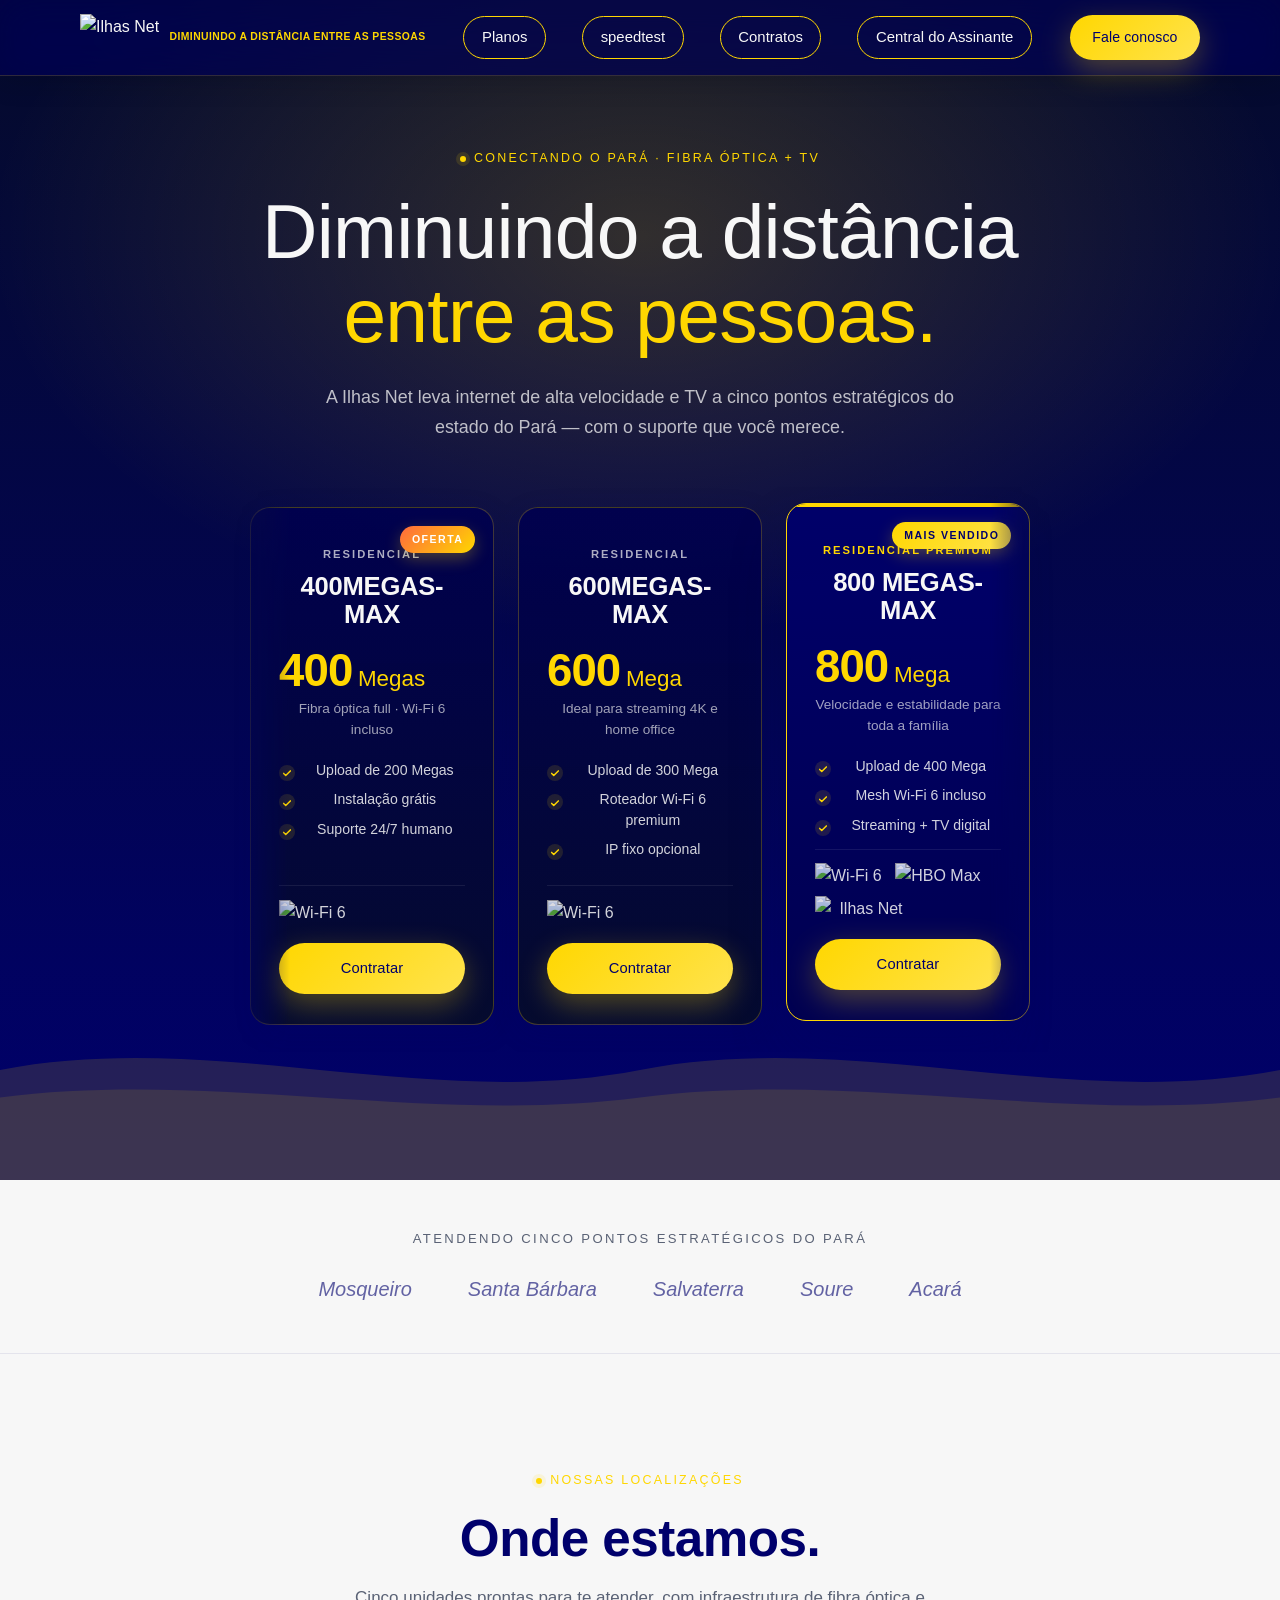
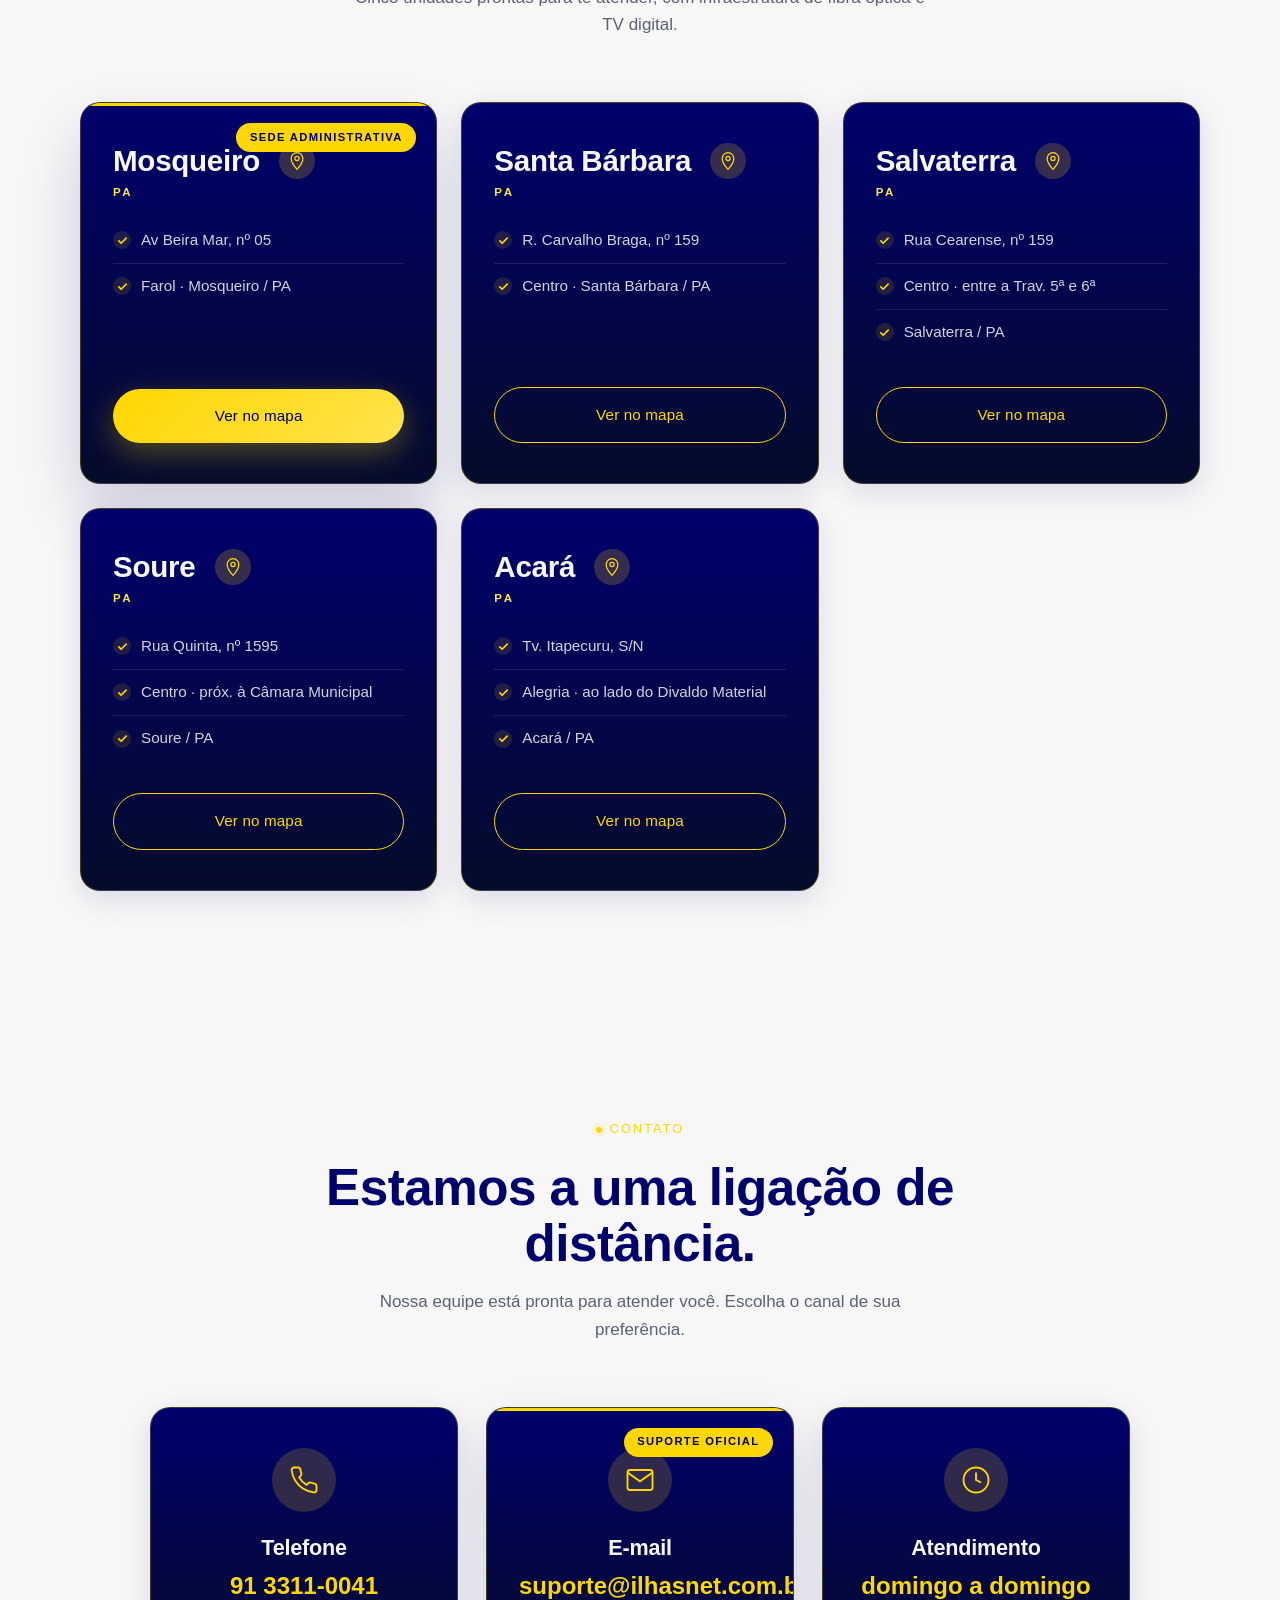
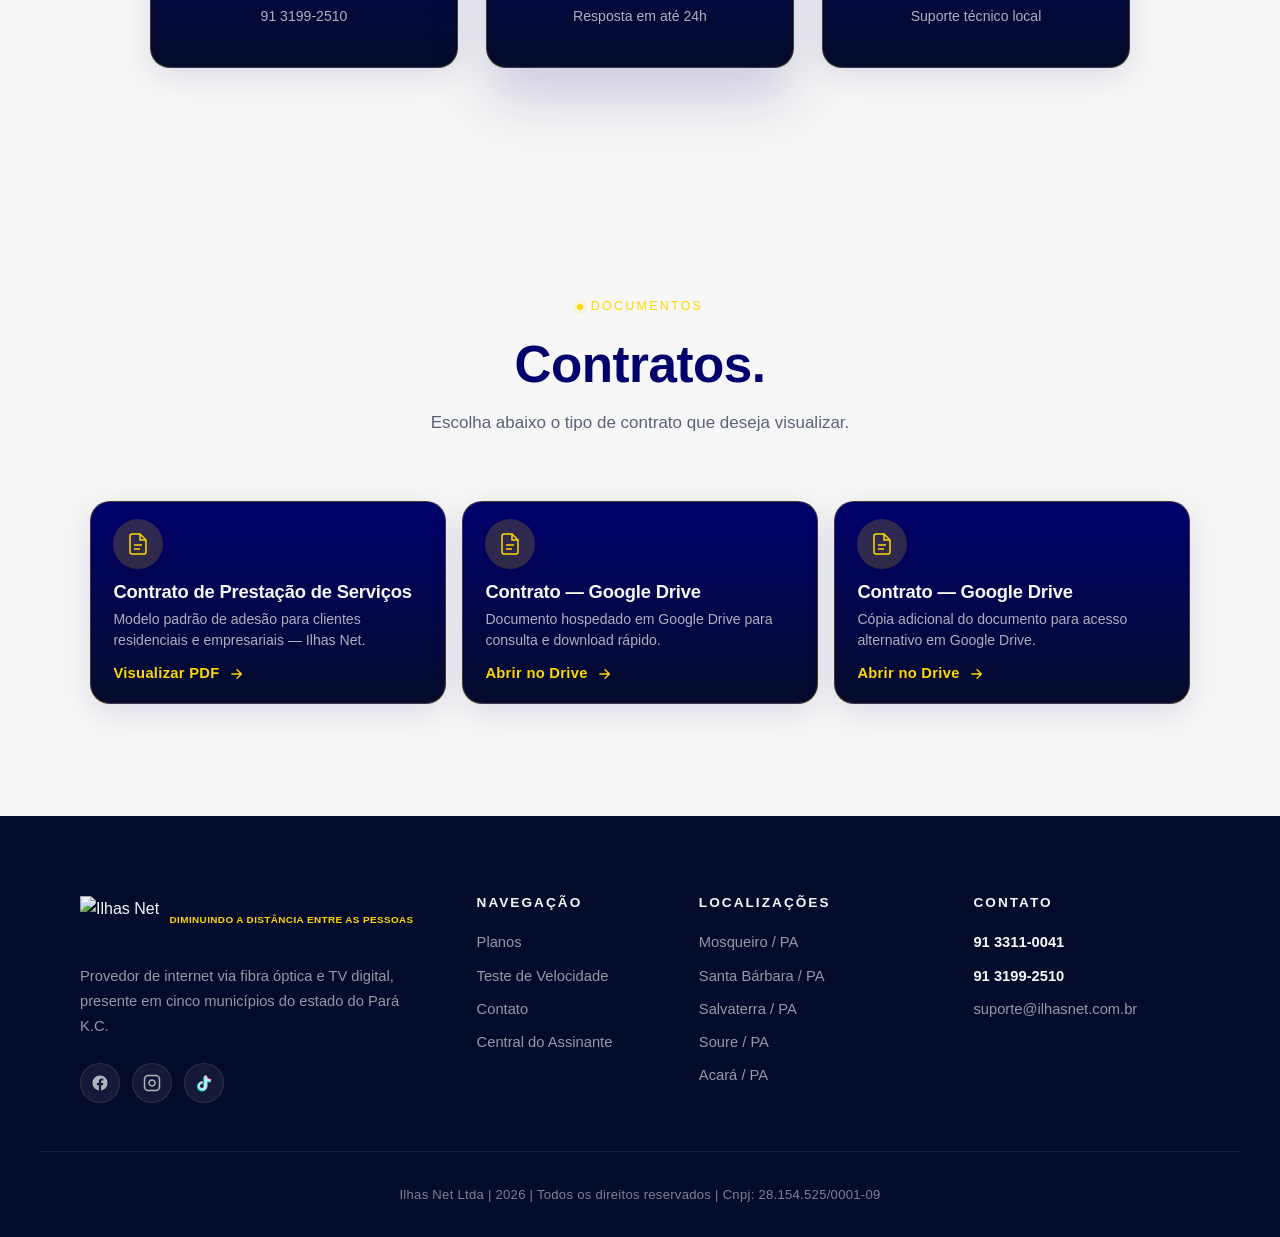
==== index.html @ 8e4c9920 "cards atualizados e subsite em construção" ====
<!DOCTYPE html>
<html lang="pt-BR">
<head>
    <meta charset="UTF-8" />
    <meta name="viewport" content="width=device-width, initial-scale=1.0" />
    <meta name="description" content="Ilhas Net — Provedor de internet premium via fibra óptica. Conexão estável, velocidade de maré alta e atendimento de elite para sua ilha e litoral." />
    <title>Ilhas Net — Fibra Óptica Premium para Ilhas e Litoral</title>
    <link rel="preconnect" href="https://fonts.googleapis.com" />
    <link rel="preconnect" href="https://fonts.gstatic.com" crossorigin />
    <link href="https://fonts.googleapis.com/css2?family=Cormorant+Garamond:wght@400;500;600;700&family=Inter:wght@300;400;500;600;700&display=swap" rel="stylesheet" />
    <link rel="stylesheet" href="styles.css" />
</head>
<body>

    <header class="navbar" id="navbar">
        <div class="container nav-container">
            <a href="#" class="brand">
                <img src="assets/images/logo-ilhas-net.png" alt="Ilhas Net" class="brand-img" />
                <span class="brand-text">
                    <span class="brand-slogan">DIMINUINDO A DISTÂNCIA ENTRE AS PESSOAS</span>
                </span>
            </a>
            <nav class="nav-links" id="navLinks">
                <a href="planos/index.html">Planos</a>
                <a href="https://ilhasnetltda.dualstack.speedtestcustom.com" target="_blank" rel="noopener noreferrer">speedtest</a>
                <a href="#contratos">Contratos</a>
                <a href="https://ixc.ilhasnet.com.br/central_assinante_web/login" target="_blank" rel="noopener noreferrer">Central do Assinante</a>
            </nav>
            <a href="#contato" class="btn btn-gold nav-cta">Fale conosco</a>
            <button class="nav-toggle" id="navToggle" aria-label="Abrir menu">
                <span></span><span></span><span></span>
            </button>
        </div>
    </header>

  
    <section class="hero">
        <div class="hero-bg" aria-hidden="true">
            <div class="hero-glow"></div>
            <div class="hero-waves">
                <div class="wave-track wave-back">
                    <svg viewBox="0 0 1440 320" preserveAspectRatio="none" aria-hidden="true">
                        <path d="M0,160 C240,100 480,220 720,160 C960,100 1200,220 1440,160 L1440,320 L0,320 Z" />
                    </svg>
                    <svg viewBox="0 0 1440 320" preserveAspectRatio="none" aria-hidden="true">
                        <path d="M0,160 C240,100 480,220 720,160 C960,100 1200,220 1440,160 L1440,320 L0,320 Z" />
                    </svg>
                </div>
                <div class="wave-track wave-front">
                    <svg viewBox="0 0 1440 320" preserveAspectRatio="none" aria-hidden="true">
                        <path d="M0,200 C240,160 480,240 720,200 C960,160 1200,240 1440,200 L1440,320 L0,320 Z" />
                    </svg>
                    <svg viewBox="0 0 1440 320" preserveAspectRatio="none" aria-hidden="true">
                        <path d="M0,200 C240,160 480,240 720,200 C960,160 1200,240 1440,200 L1440,320 L0,320 Z" />
                    </svg>
                </div>
            </div>
        </div>
        <div class="container hero-content">
            <span class="eyebrow hero-eyebrow">
                <span class="eyebrow-dot"></span>
                Conectando o Pará · fibra óptica + TV
            </span>
            <h1 class="hero-title">
                Diminuindo a distância<br />
                <span class="text-gold">entre as pessoas.</span>
            </h1>
            <p class="hero-subtitle">
                A Ilhas Net leva internet de alta velocidade e TV a cinco pontos
                estratégicos do estado do Pará — com o suporte que você merece.
            </p>

            <!-- Carrossel de planos -->
            <div class="plans-carousel" id="plansCarousel" aria-roledescription="carousel" aria-label="Planos Ilhas Net">
                <div class="carousel-viewport">
                    <div class="carousel-track" id="carouselTrack">

                        <!-- Card 1 — 400 Mega -->
                        <article class="pcard" aria-roledescription="slide" aria-label="Plano 400 Mega">
                            <span class="pcard-badge pcard-badge--oferta">Oferta</span>
                            <header class="pcard-head">
                                <span class="pcard-eyebrow">Residencial</span>
                                <h3 class="pcard-name">400MEGAS- MAX</h3>
                            </header>
                            <div class="pcard-speed">
                                <span class="pcard-speed-num">400</span>
                                <span class="pcard-speed-unit">Megas</span>
                            </div>
                            <p class="pcard-speed-desc">Fibra óptica full · Wi-Fi 6 incluso</p>
                            <ul class="pcard-benefits">
                                <li>Upload de 200 Megas</li>
                                <li>Instalação grátis</li>
                                <li>Suporte 24/7 humano</li>
                            </ul>
                            <div class="pcard-logos" aria-label="Serviços inclusos">
                                <img src="assets/images/logos/wifi-6.svg" alt="Wi-Fi 6" class="pcard-logo" />
                            </div>
                            <a href="https://wa.me/559133110041?text=Ol%C3%A1!%20Tenho%20interesse%20em%20contratar%20um%20plano%20da%20Ilhas%20Net.%20Gostaria%20de%20mais%20informa%C3%A7%C3%B5es." target="_blank" rel="noopener noreferrer" class="btn btn-gold pcard-cta">Contratar</a>
                        </article>

                        <!-- Card 2 — 600 Mega -->
                        <article class="pcard" aria-roledescription="slide" aria-label="Plano 600 Mega">
                            <header class="pcard-head">
                                <span class="pcard-eyebrow">Residencial</span>
                                <h3 class="pcard-name">600MEGAS- MAX</h3>
                            </header>
                            <div class="pcard-speed">
                                <span class="pcard-speed-num">600</span>
                                <span class="pcard-speed-unit">Mega</span>
                            </div>
                            <p class="pcard-speed-desc">Ideal para streaming 4K e home office</p>
                            <ul class="pcard-benefits">
                                <li>Upload de 300 Mega</li>
                                <li>Roteador Wi-Fi 6 premium</li>
                                <li>IP fixo opcional</li>
                            </ul>
                            <div class="pcard-logos" aria-label="Serviços inclusos">
                                <img src="assets/images/logos/wifi-6.svg" alt="Wi-Fi 6" class="pcard-logo" />
                            </div>
                            <a href="https://wa.me/559133110041?text=Ol%C3%A1!%20Tenho%20interesse%20em%20contratar%20um%20plano%20da%20Ilhas%20Net.%20Gostaria%20de%20mais%20informa%C3%A7%C3%B5es." target="_blank" rel="noopener noreferrer" class="btn btn-gold pcard-cta">Contratar</a>
                        </article>

                        <!-- Card 3 — 800 Mega -->
                        <article class="pcard pcard--featured" aria-roledescription="slide" aria-label="Plano 800 Mega — Mais Vendido">
                            <span class="pcard-badge pcard-badge--best">Mais Vendido</span>
                            <header class="pcard-head">
                                <span class="pcard-eyebrow pcard-eyebrow--gold">Residencial Premium</span>
                                <h3 class="pcard-name">800 MEGAS-MAX</h3>
                            </header>
                            <div class="pcard-speed">
                                <span class="pcard-speed-num">800</span>
                                <span class="pcard-speed-unit">Mega</span>
                            </div>
                            <p class="pcard-speed-desc">Velocidade e estabilidade para toda a família</p>
                            <ul class="pcard-benefits">
                                <li>Upload de 400 Mega</li>
                                <li>Mesh Wi-Fi 6 incluso</li>
                                <li>Streaming + TV digital</li>
                            </ul>
                            <div class="pcard-logos" aria-label="Serviços inclusos">
                                <img src="assets/images/logos/wifi-6.svg" alt="Wi-Fi 6" class="pcard-logo" />
                                <img src="assets/images/logos/hbo-max.svg" alt="HBO Max" class="pcard-logo" />
                                <img src="assets/images/logos/ilhas-net-tv.svg" alt="Ilhas Net TV" class="pcard-logo" />
                            </div>
                            <a href="https://wa.me/559133110041?text=Ol%C3%A1!%20Tenho%20interesse%20em%20contratar%20um%20plano%20da%20Ilhas%20Net.%20Gostaria%20de%20mais%20informa%C3%A7%C3%B5es." target="_blank" rel="noopener noreferrer" class="btn btn-gold pcard-cta">Contratar</a>
                        </article>

                        <!-- Card 4 — 1 Giga -->
                        <article class="pcard" aria-roledescription="slide" aria-label="Plano 1 Giga">
                            <span class="pcard-badge pcard-badge--new">Novo</span>
                            <header class="pcard-head">
                                <span class="pcard-eyebrow">Residencial Ultra</span>
                                <h3 class="pcard-name">1000 MEGA-Black WIFI 6</h3>
                            </header>
                            <div class="pcard-speed">
                                <span class="pcard-speed-num">1000</span>
                                <span class="pcard-speed-unit">Megas</span>
                            </div>
                            <p class="pcard-speed-desc">Performance máxima para games e criadores</p>
                            <ul class="pcard-benefits">
                                <li>Upload de 500 Mega</li>
                                <li>Mesh Wi-Fi 6E duplo</li>
                                <li>Atendimento VIP</li>
                            </ul>
                            <div class="pcard-logos" aria-label="Serviços inclusos">
                                <img src="assets/images/logos/wifi-6e.svg" alt="Wi-Fi 6E" class="pcard-logo" />
                            </div>
                            <a href="https://wa.me/559133110041?text=Ol%C3%A1!%20Tenho%20interesse%20em%20contratar%20um%20plano%20da%20Ilhas%20Net.%20Gostaria%20de%20mais%20informa%C3%A7%C3%B5es." target="_blank" rel="noopener noreferrer" class="btn btn-gold pcard-cta">Contratar</a>
                        </article>

                        <!-- Card 5 — 900 MEGAS -->
                        <article class="pcard" aria-roledescription="slide" aria-label="Plano 900 Mega">
                            <header class="pcard-head">
                                <span class="pcard-eyebrow">Residencial Black</span>
                                <h3 class="pcard-name">900 MEGAS- BLACK WIFI 6</h3>
                            </header>
                            <div class="pcard-speed">
                                <span class="pcard-speed-num">900</span>
                                <span class="pcard-speed-unit">Megas</span>
                            </div>
                            <p class="pcard-speed-desc">Performance máxima para games e criadores</p>
                            <ul class="pcard-benefits">
                                <li>Upload de 450 Mega</li>
                                <li>Mesh Wi-Fi 6 incluso</li>
                                <li>Atendimento VIP</li>
                            </ul>
                            <div class="pcard-logos" aria-label="Serviços inclusos">
                                <img src="assets/images/logos/wifi-6.svg" alt="Wi-Fi 6" class="pcard-logo" />
                            </div>
                            <a href="https://wa.me/559133110041?text=Ol%C3%A1!%20Tenho%20interesse%20em%20contratar%20um%20plano%20da%20Ilhas%20Net.%20Gostaria%20de%20mais%20informa%C3%A7%C3%B5es." target="_blank" rel="noopener noreferrer" class="btn btn-gold pcard-cta">Contratar</a>
                        </article>

                        <!-- Card 6 — 200 MEGAS -->
                        <article class="pcard" aria-roledescription="slide" aria-label="Plano 200 Mega">
                            <header class="pcard-head">
                                <span class="pcard-eyebrow">Residencial Smart</span>
                                <h3 class="pcard-name">200MEGAS- SMART</h3>
                            </header>
                            <div class="pcard-speed">
                                <span class="pcard-speed-num">200</span>
                                <span class="pcard-speed-unit">Megas</span>
                            </div>
                            <p class="pcard-speed-desc">Ideal para uso doméstico e redes sociais</p>
                            <ul class="pcard-benefits">
                                <li>Upload de 100 Megas</li>
                                <li>Roteador Wi-Fi incluso</li>
                                <li>Suporte 24/7 humano</li>
                            </ul>
                            <div class="pcard-logos" aria-label="Serviços inclusos">
                                <img src="assets/images/logos/wifi-6.svg" alt="Wi-Fi 6" class="pcard-logo" />
                            </div>
                            <a href="https://wa.me/559133110041?text=Ol%C3%A1!%20Tenho%20interesse%20em%20contratar%20um%20plano%20da%20Ilhas%20Net.%20Gostaria%20de%20mais%20informa%C3%A7%C3%B5es." target="_blank" rel="noopener noreferrer" class="btn btn-gold pcard-cta">Contratar</a>
                        </article>

                        <!-- Card 7 — 50 MEGAS -->
                        <article class="pcard" aria-roledescription="slide" aria-label="Plano 50 Mega">
                            <header class="pcard-head">
                                <span class="pcard-eyebrow">Residencial Smart</span>
                                <h3 class="pcard-name">50MEGAS- SMART</h3>
                            </header>
                            <div class="pcard-speed">
                                <span class="pcard-speed-num">50</span>
                                <span class="pcard-speed-unit">Megas</span>
                            </div>
                            <p class="pcard-speed-desc">Conexão confiável para o dia a dia</p>
                            <ul class="pcard-benefits">
                                <li>Upload de 25 Megas</li>
                                <li>Roteador Wi-Fi incluso</li>
                                <li>Suporte 24/7 humano</li>
                            </ul>
                            <div class="pcard-logos" aria-label="Serviços inclusos">
                                <img src="assets/images/logos/wifi-6.svg" alt="Wi-Fi 6" class="pcard-logo" />
                            </div>
                            <a href="https://wa.me/559133110041?text=Ol%C3%A1!%20Tenho%20interesse%20em%20contratar%20um%20plano%20da%20Ilhas%20Net.%20Gostaria%20de%20mais%20informa%C3%A7%C3%B5es." target="_blank" rel="noopener noreferrer" class="btn btn-gold pcard-cta">Contratar</a>
                        </article>

                    </div>
                </div>
            </div>
        </div>
    </section>

    <!-- LOGOS -->
    <section class="trust">
        <div class="container">
            <p class="trust-label">Atendendo cinco pontos estratégicos do Pará</p>
            <div class="trust-logos">
                <span>Mosqueiro</span>
                <span>Santa Bárbara</span>
                <span>Salvaterra</span>
                <span>Soure</span>
                <span>Acará</span>
            </div>
        </div>
    </section>

    <!-- LOCALIZAÇÕES -->
    <section class="plans" id="localizacoes">
        <div class="container">
            <div class="section-head">
                <span class="eyebrow"><span class="eyebrow-dot"></span>Nossas localizações</span>
                <h2>Onde estamos.</h2>
                <p class="section-sub">Cinco unidades prontas para te atender, com infraestrutura de fibra óptica e TV digital.</p>
            </div>

            <div class="plan-grid">
                <article class="plan-card plan-card--featured">
                    <span class="plan-badge">Sede administrativa</span>
                    <header>
                        <h3>Mosqueiro <span class="loc-icon" aria-hidden="true">
                            <svg viewBox="0 0 24 24" fill="none" stroke="currentColor" stroke-width="1.5">
                                <path d="M12 22s7-7.58 7-13a7 7 0 0 0-14 0c0 5.42 7 13 7 13z"/>
                                <circle cx="12" cy="9" r="2.5"/>
                            </svg>
                        </span></h3>
                        <p class="loc-uf">PA</p>
                    </header>
                    <ul class="plan-features">
                        <li>Av Beira Mar, nº 05</li>
                        <li>Farol · Mosqueiro / PA</li>
                    </ul>
                    <a href="#contato" class="btn btn-gold">Ver no mapa</a>
                </article>

                <article class="plan-card">
                    <header>
                        <h3>Santa Bárbara <span class="loc-icon" aria-hidden="true">
                            <svg viewBox="0 0 24 24" fill="none" stroke="currentColor" stroke-width="1.5">
                                <path d="M12 22s7-7.58 7-13a7 7 0 0 0-14 0c0 5.42 7 13 7 13z"/>
                                <circle cx="12" cy="9" r="2.5"/>
                            </svg>
                        </span></h3>
                        <p class="loc-uf">PA</p>
                    </header>
                    <ul class="plan-features">
                        <li>R. Carvalho Braga, nº 159</li>
                        <li>Centro · Santa Bárbara / PA</li>
                    </ul>
                    <a href="#contato" class="btn btn-outline">Ver no mapa</a>
                </article>

                <article class="plan-card">
                    <header>
                        <h3>Salvaterra <span class="loc-icon" aria-hidden="true">
                            <svg viewBox="0 0 24 24" fill="none" stroke="currentColor" stroke-width="1.5">
                                <path d="M12 22s7-7.58 7-13a7 7 0 0 0-14 0c0 5.42 7 13 7 13z"/>
                                <circle cx="12" cy="9" r="2.5"/>
                            </svg>
                        </span></h3>
                        <p class="loc-uf">PA</p>
                    </header>
                    <ul class="plan-features">
                        <li>Rua Cearense, nº 159</li>
                        <li>Centro · entre a Trav. 5ª e 6ª</li>
                        <li>Salvaterra / PA</li>
                    </ul>
                    <a href="#contato" class="btn btn-outline">Ver no mapa</a>
                </article>

                <article class="plan-card">
                    <header>
                        <h3>Soure <span class="loc-icon" aria-hidden="true">
                            <svg viewBox="0 0 24 24" fill="none" stroke="currentColor" stroke-width="1.5">
                                <path d="M12 22s7-7.58 7-13a7 7 0 0 0-14 0c0 5.42 7 13 7 13z"/>
                                <circle cx="12" cy="9" r="2.5"/>
                            </svg>
                        </span></h3>
                        <p class="loc-uf">PA</p>
                    </header>
                    <ul class="plan-features">
                        <li>Rua Quinta, nº 1595</li>
                        <li>Centro · próx. à Câmara Municipal</li>
                        <li>Soure / PA</li>
                    </ul>
                    <a href="#contato" class="btn btn-outline">Ver no mapa</a>
                </article>

                <article class="plan-card">
                    <header>
                        <h3>Acará <span class="loc-icon" aria-hidden="true">
                            <svg viewBox="0 0 24 24" fill="none" stroke="currentColor" stroke-width="1.5">
                                <path d="M12 22s7-7.58 7-13a7 7 0 0 0-14 0c0 5.42 7 13 7 13z"/>
                                <circle cx="12" cy="9" r="2.5"/>
                            </svg>
                        </span></h3>
                        <p class="loc-uf">PA</p>
                    </header>
                    <ul class="plan-features">
                        <li>Tv. Itapecuru, S/N</li>
                        <li>Alegria · ao lado do Divaldo Material</li>
                        <li>Acará / PA</li>
                    </ul>
                    <a href="#contato" class="btn btn-outline">Ver no mapa</a>
                </article>
            </div>
        </div>
    </section>

    <!-- CONTATO -->
    <section class="contact" id="contato">
        <div class="container">
            <div class="section-head">
                <span class="eyebrow"><span class="eyebrow-dot"></span>Contato</span>
                <h2>Estamos a uma ligação de distância.</h2>
                <p class="section-sub">Nossa equipe está pronta para atender você. Escolha o canal de sua preferência.</p>
            </div>

            <div class="contact-grid">
                <a href="https://wa.me/559133110041?text=Ol%C3%A1!%20Tenho%20interesse%20em%20contratar%20um%20plano%20da%20Ilhas%20Net.%20Gostaria%20de%20mais%20informa%C3%A7%C3%B5es." target="_blank" rel="noopener noreferrer" class="contact-card">
                    <div class="contact-icon">
                        <svg viewBox="0 0 24 24" fill="none" stroke="currentColor" stroke-width="1.5">
                            <path d="M22 16.92v3a2 2 0 0 1-2.18 2 19.79 19.79 0 0 1-8.63-3.07 19.5 19.5 0 0 1-6-6 19.79 19.79 0 0 1-3.07-8.67A2 2 0 0 1 4.11 2h3a2 2 0 0 1 2 1.72 12.84 12.84 0 0 0 .7 2.81 2 2 0 0 1-.45 2.11L8.09 9.91a16 16 0 0 0 6 6l1.27-1.27a2 2 0 0 1 2.11-.45 12.84 12.84 0 0 0 2.81.7A2 2 0 0 1 22 16.92z"/>
                        </svg>
                    </div>
                    <h3>Telefone</h3>
                    <p class="contact-main">91 3311-0041</p>
                    <p class="contact-alt">91 3199-2510</p>
                </a>

                <a href="mailto:suporte@ilhasnet.com.br" class="contact-card contact-card--featured">
                    <span class="plan-badge">Suporte oficial</span>
                    <div class="contact-icon">
                        <svg viewBox="0 0 24 24" fill="none" stroke="currentColor" stroke-width="1.5">
                            <path d="M4 4h16c1.1 0 2 .9 2 2v12c0 1.1-.9 2-2 2H4c-1.1 0-2-.9-2-2V6c0-1.1.9-2 2-2z"/>
                            <path d="M22 6l-10 7L2 6"/>
                        </svg>
                    </div>
                    <h3>E-mail</h3>
                    <p class="contact-main">suporte@ilhasnet.com.br</p>
                    <p class="contact-alt">Resposta em até 24h</p>
                </a>

                <div class="contact-card">
                    <div class="contact-icon">
                        <svg viewBox="0 0 24 24" fill="none" stroke="currentColor" stroke-width="1.5">
                            <circle cx="12" cy="12" r="10"/>
                            <path d="M12 6v6l4 2"/>
                        </svg>
                    </div>
                    <h3>Atendimento</h3>
                    <p class="contact-main">domingo a domingo</p>
                    <p class="contact-alt">Suporte técnico local</p>
                </div>
            </div>
        </div>
    </section>

    <!-- CONTRATOS -->
    <section class="contracts" id="contratos">
        <div class="container">
            <div class="section-head">
                <span class="eyebrow"><span class="eyebrow-dot"></span>Documentos</span>
                <h2>Contratos.</h2>
                <p class="section-sub">Escolha abaixo o tipo de contrato que deseja visualizar.</p>
            </div>

            <div class="contract-grid">
                <a href="https://ilhasnet.jungleclientes2.com.br/painel_template/assets/global/plugins/ckfinder/userfilesfiles/CONTRATO%20ILHASNET%2023_03.pdf" target="_blank" rel="noopener noreferrer" class="contract-card">
                    <div class="contract-icon">
                        <svg viewBox="0 0 24 24" fill="none" stroke="currentColor" stroke-width="1.5" aria-hidden="true">
                            <path d="M14 2H6a2 2 0 0 0-2 2v16a2 2 0 0 0 2 2h12a2 2 0 0 0 2-2V8z"/>
                            <polyline points="14 2 14 8 20 8"/>
                            <line x1="8" y1="13" x2="16" y2="13"/>
                            <line x1="8" y1="17" x2="14" y2="17"/>
                        </svg>
                    </div>
                    <h3>Contrato de Prestação de Serviços</h3>
                    <p class="contract-desc">Modelo padrão de adesão para clientes residenciais e empresariais — Ilhas Net.</p>
                    <span class="contract-cta">
                        Visualizar PDF
                        <svg width="16" height="16" viewBox="0 0 24 24" fill="none" stroke="currentColor" stroke-width="2" aria-hidden="true"><path d="M5 12h14M13 5l7 7-7 7"/></svg>
                    </span>
                </a>

                <a href="https://drive.google.com/file/d/1bUAj9X9mRTQfttOwJ8hCOXZgnuPQ5VOx/view" target="_blank" rel="noopener noreferrer" class="contract-card">
                    <div class="contract-icon">
                        <svg viewBox="0 0 24 24" fill="none" stroke="currentColor" stroke-width="1.5" aria-hidden="true">
                            <path d="M14 2H6a2 2 0 0 0-2 2v16a2 2 0 0 0 2 2h12a2 2 0 0 0 2-2V8z"/>
                            <polyline points="14 2 14 8 20 8"/>
                            <line x1="8" y1="13" x2="16" y2="13"/>
                            <line x1="8" y1="17" x2="14" y2="17"/>
                        </svg>
                    </div>
                    <h3>Contrato — Google Drive</h3>
                    <p class="contract-desc">Documento hospedado em Google Drive para consulta e download rápido.</p>
                    <span class="contract-cta">
                        Abrir no Drive
                        <svg width="16" height="16" viewBox="0 0 24 24" fill="none" stroke="currentColor" stroke-width="2" aria-hidden="true"><path d="M5 12h14M13 5l7 7-7 7"/></svg>
                    </span>
                </a>

                <a href="https://drive.google.com/file/d/1bUAj9X9mRTQfttOwJ8hCOXZgnuPQ5VOx/view" target="_blank" rel="noopener noreferrer" class="contract-card">
                    <div class="contract-icon">
                        <svg viewBox="0 0 24 24" fill="none" stroke="currentColor" stroke-width="1.5" aria-hidden="true">
                            <path d="M14 2H6a2 2 0 0 0-2 2v16a2 2 0 0 0 2 2h12a2 2 0 0 0 2-2V8z"/>
                            <polyline points="14 2 14 8 20 8"/>
                            <line x1="8" y1="13" x2="16" y2="13"/>
                            <line x1="8" y1="17" x2="14" y2="17"/>
                        </svg>
                    </div>
                    <h3>Contrato — Google Drive</h3>
                    <p class="contract-desc">Cópia adicional do documento para acesso alternativo em Google Drive.</p>
                    <span class="contract-cta">
                        Abrir no Drive
                        <svg width="16" height="16" viewBox="0 0 24 24" fill="none" stroke="currentColor" stroke-width="2" aria-hidden="true"><path d="M5 12h14M13 5l7 7-7 7"/></svg>
                    </span>
                </a>
            </div>
        </div>
    </section>

    <!-- FOOTER -->
    <footer class="footer">
        <div class="container footer-inner">
            <div class="footer-brand">
                <a href="#" class="brand brand--footer">
                    <img src="assets/images/logo-ilhas-net.png" alt="Ilhas Net" class="brand-img" />
                    <span class="brand-text">
                        <span class="brand-slogan">DIMINUINDO A DISTÂNCIA ENTRE AS PESSOAS</span>
                    </span>
                </a>
                <p>Provedor de internet via fibra óptica e TV digital, presente em cinco municípios do estado do Pará
                    K.C.</p>
                <div class="social">
                    <a href="#" aria-label="Facebook" class="social-link">
                        <svg viewBox="0 0 24 24" fill="currentColor" aria-hidden="true">
                            <path d="M22 12.07C22 6.5 17.52 2 12 2S2 6.5 2 12.07c0 5 3.66 9.13 8.44 9.93v-7.02H7.9v-2.91h2.54V9.85c0-2.51 1.49-3.89 3.78-3.89 1.09 0 2.24.2 2.24.2v2.46h-1.26c-1.24 0-1.63.77-1.63 1.56v1.88h2.78l-.45 2.91h-2.33V22c4.78-.8 8.43-4.93 8.43-9.93z"/>
                        </svg>
                    </a>
                    <a href="#" aria-label="Instagram" class="social-link">
                        <svg viewBox="0 0 24 24" fill="none" stroke="currentColor" stroke-width="2" aria-hidden="true">
                            <rect x="2" y="2" width="20" height="20" rx="5" ry="5"/>
                            <path d="M16 11.37A4 4 0 1 1 12.63 8 4 4 0 0 1 16 11.37z"/>
                            <line x1="17.5" y1="6.5" x2="17.51" y2="6.5"/>
                        </svg>
                    </a>
                    <a href="#" aria-label="TikTok" class="social-link">
                        <svg viewBox="0 0 24 24" fill="currentColor" aria-hidden="true">
                            <path d="M19.59 6.69a4.83 4.83 0 0 1-3.77-4.25V2h-3.45v13.67a2.89 2.89 0 0 1-5.2 1.74 2.89 2.89 0 0 1 2.31-4.64 2.93 2.93 0 0 1 .88.13V9.4a6.84 6.84 0 0 0-1-.05A6.33 6.33 0 0 0 5.8 20.1a6.34 6.34 0 0 0 10.86-4.43V8.65a8.16 8.16 0 0 0 4.77 1.52V6.69h-1.84z" fill="#FF004F"/>
                            <path d="M19.59 6.69a4.83 4.83 0 0 1-3.77-4.25V2h-3.45v13.67a2.89 2.89 0 0 1-5.2 1.74 2.89 2.89 0 0 1 2.31-4.64 2.93 2.93 0 0 1 .88.13V9.4a6.84 6.84 0 0 0-1-.05A6.33 6.33 0 0 0 5.8 20.1a6.34 6.34 0 0 0 10.86-4.43V8.65a8.16 8.16 0 0 0 4.77 1.52V6.69h-1.84z" fill="#00F2EA" transform="translate(-1.2, 1.2)"/>
                            <path d="M19.59 6.69a4.83 4.83 0 0 1-3.77-4.25V2h-3.45v13.67a2.89 2.89 0 0 1-5.2 1.74 2.89 2.89 0 0 1 2.31-4.64 2.93 2.93 0 0 1 .88.13V9.4a6.84 6.84 0 0 0-1-.05A6.33 6.33 0 0 0 5.8 20.1a6.34 6.34 0 0 0 10.86-4.43V8.65a8.16 8.16 0 0 0 4.77 1.52V6.69h-1.84z"/>
                        </svg>
                    </a>
                </div>
            </div>
            <div class="footer-col">
                <h4>Navegação</h4>
                <a href="#localizacoes">Planos</a>
                <a href="https://ilhasnetltda.dualstack.speedtestcustom.com" target="_blank" rel="noopener noreferrer">Teste de Velocidade</a>
                <a href="#contato">Contato</a>
                <a href="https://ixc.ilhasnet.com.br/central_assinante_web/login" target="_blank" rel="noopener noreferrer">Central do Assinante</a>
            </div>
            <div class="footer-col">
                <h4>Localizações</h4>
                <a href="#localizacoes">Mosqueiro / PA</a>
                <a href="#localizacoes">Santa Bárbara / PA</a>
                <a href="#localizacoes">Salvaterra / PA</a>
                <a href="#localizacoes">Soure / PA</a>
                <a href="#localizacoes">Acará / PA</a>
            </div>
            <div class="footer-col">
                <h4>Contato</h4>
                <a href="https://wa.me/559133110041?text=Ol%C3%A1!%20Tenho%20interesse%20em%20contratar%20um%20plano%20da%20Ilhas%20Net.%20Gostaria%20de%20mais%20informa%C3%A7%C3%B5es." target="_blank" rel="noopener noreferrer"><strong>91 3311-0041</strong></a>
                <a href="tel:+559131992510"><strong>91 3199-2510</strong></a>
                <a href="mailto:suporte@ilhasnet.com.br">suporte@ilhasnet.com.br</a>
            </div>
        </div>
        <div class="footer-bottom">
            <p>Ilhas Net Ltda | 2026 | Todos os direitos reservados | Cnpj: 28.154.525/0001-09</p>
        </div>
    </footer>

    <script src="script.js"></script>
</body>
</html>
---- styles.css ----
/* K.C kkk*/

@font-face {
    font-family: 'Nimbus Sans L';
    src: url('assets/fonts/NimbusSanL-Regu.ttf') format('truetype');
    font-weight: 400;
    font-style: normal;
    font-display: swap;
}

@font-face {
    font-family: 'Nimbus Sans L';
    src: url('assets/fonts/NimbusSanL-Bold.ttf') format('truetype');
    font-weight: 700;
    font-style: normal;
    font-display: swap;
}

@font-face {
    font-family: 'Nimbus Sans L';
    src: url('assets/fonts/NimbusSanL-ReguItal.ttf') format('truetype');
    font-weight: 400;
    font-style: italic;
    font-display: swap;
}

@font-face {
    font-family: 'Nimbus Sans L';
    src: url('assets/fonts/NimbusSanL-BoldItal.ttf') format('truetype');
    font-weight: 700;
    font-style: italic;
    font-display: swap;
}

:root {

    --color-primary: #00006c;
    --color-primary-deep: #00004f;   
    --color-bg-dark: #050B2B;        
    --color-bg-dark-2: #030820;        
    --color-secondary: #FFD700;        
    --color-secondary-soft: #ffe34d;   
    --color-secondary-soft-alpha: rgba(255, 215, 0, 0.12);
    --color-secondary-alpha: rgba(255, 215, 0, 0.2);
    --color-secondary-alpha-soft: rgba(255, 215, 0, 0.18);
    --color-white: #F7F7F7;             
    --color-gray-light: #D9D9D9;

   
    --color-off-white: #F7F7F7;        
    --color-text: #1a2236;
    --color-text-muted: #5a6275;
    --color-border: rgba(0, 0, 108, 0.08);
    --color-border-on-dark: rgba(255, 215, 0, 0.25);
    --color-on-dark-muted: rgba(247, 247, 247, 0.7);
    --color-on-dark-soft: rgba(247, 247, 247, 0.85);
    --color-on-dark-faint: rgba(247, 247, 247, 0.1);
    --color-on-dark-line: rgba(247, 247, 247, 0.08);
    --color-on-dark-divider: rgba(247, 247, 247, 0.1);

    
    --color-navy-900: var(--color-bg-dark);
    --color-navy-800: var(--color-primary);
    --color-navy-700: var(--color-primary-deep);
    --color-navy-600: var(--color-primary);
    --color-gold: var(--color-secondary);
    --color-gold-light: var(--color-secondary-soft);
    --color-gold-soft: var(--color-secondary-soft-alpha);

    --font-serif: 'Nimbus Sans L', Arial, Helvetica, sans-serif;
    --font-sans: 'Nimbus Sans L', Arial, Helvetica, sans-serif;

    --radius-sm: 6px;
    --radius: 12px;
    --radius-lg: 20px;
    --radius-xl: 28px;

    --shadow-sm: 0 2px 8px rgba(0, 0, 108, 0.08);
    --shadow: 0 8px 30px rgba(0, 0, 108, 0.12);
    --shadow-lg: 0 30px 60px rgba(0, 0, 108, 0.18);
    --shadow-gold: 0 10px 30px rgba(255, 215, 0, 0.3);

    --max-w: 1200px;
    --gutter: clamp(1.25rem, 4vw, 2.5rem);
    --section-y: clamp(4rem, 9vw, 7rem);
}

* { box-sizing: border-box; margin: 0; padding: 0; }

html { scroll-behavior: smooth; -webkit-text-size-adjust: 100%; }

body {
    font-family: var(--font-sans);
    color: var(--color-text);
    background: var(--color-off-white);
    line-height: 1.6;
    -webkit-font-smoothing: antialiased;
    text-rendering: optimizeLegibility;
    overflow-x: hidden;
}

img, svg { max-width: 100%; display: block; }
a { color: inherit; text-decoration: none; }
button { font-family: inherit; cursor: pointer; border: none; background: none; }

.container {
    width: 100%;
    max-width: var(--max-w);
    margin: 0 auto;
    padding: 0 var(--gutter);
}

.text-gold { color: var(--color-gold); }

/* obs. TIPOGRAFIA */
h1, h2, h3, h4 {
    font-family: var(--font-serif);
    color: var(--color-navy-800);
    line-height: 1.1;
    font-weight: 600;
    letter-spacing: -0.01em;
}

.eyebrow {
    display: inline-flex;
    align-items: center;
    gap: 0.5rem;
    font-size: 0.78rem;
    font-weight: 500;
    text-transform: uppercase;
    letter-spacing: 0.18em;
    color: var(--color-gold);
    margin-bottom: 1.25rem;
}
.eyebrow-dot {
    width: 6px; height: 6px;
    border-radius: 50%;
    background: var(--color-gold);
    box-shadow: 0 0 0 4px var(--color-gold-soft);
}

.section-head { text-align: center; max-width: 720px; margin: 0 auto 4rem; }
.section-head h2 { font-size: clamp(2rem, 4vw, 3.25rem); margin-bottom: 1rem; }
.section-sub { color: var(--color-text-muted); font-size: 1.0625rem; max-width: 580px; margin: 0 auto; }
.section-head--left { text-align: left; margin-left: 0; margin-right: 0; max-width: 100%; }
.section-head--left h2 { font-size: clamp(1.75rem, 3vw, 2.5rem); }

/* BOTÕES */
.btn {
    display: inline-flex;
    align-items: center;
    justify-content: center;
    gap: 0.5rem;
    padding: 0.95rem 1.75rem;
    font-size: 0.95rem;
    font-weight: 500;
    border-radius: 999px;
    transition: all 0.3s cubic-bezier(0.2, 0.8, 0.2, 1);
    white-space: nowrap;
    letter-spacing: 0.01em;
}
.btn-gold {
    background: linear-gradient(135deg, var(--color-gold) 0%, var(--color-gold-light) 100%);
    color: var(--color-navy-800);
    box-shadow: var(--shadow-gold);
}
.btn-gold:hover { transform: translateY(-2px); box-shadow: 0 14px 40px rgba(255, 215, 0, 0.45); }
.btn-ghost {
    color: var(--color-white);
    border: 1px solid rgba(247,247,247,0.25);
    background: rgba(247,247,247,0.04);
    backdrop-filter: blur(10px);
}
.btn-ghost:hover { background: rgba(247,247,247,0.1); border-color: rgba(247,247,247,0.4); }
.btn-outline {
    border: 1.5px solid var(--color-gold);
    color: var(--color-gold);
    background: transparent;
}
.btn-outline:hover { background: var(--color-gold); color: var(--color-navy-800); border-color: var(--color-gold); }

/* navbar */
.navbar {
    position: fixed;
    top: 0; left: 0; right: 0;
    z-index: 100;
    height: 76px;
    padding: 0.65rem 0;
    transition: height 0.35s ease,
                background-color 0.35s ease,
                backdrop-filter 0.35s ease,
                box-shadow 0.35s ease,
                border-color 0.35s ease;
    background-color: rgba(0, 0, 79, 0.72);
    backdrop-filter: blur(18px) saturate(160%);
    -webkit-backdrop-filter: blur(18px) saturate(160%);
    border-bottom: 1px solid rgba(255, 215, 0, 0.18);
    box-shadow: 0 6px 24px rgba(0, 0, 20, 0.18);
    display: flex;
    align-items: center;
}
.navbar.scrolled {
    background-color: rgba(0, 0, 79, 0.88);
    backdrop-filter: blur(22px) saturate(180%);
    -webkit-backdrop-filter: blur(22px) saturate(180%);
    height: 64px;
    border-bottom-color: rgba(255, 215, 0, 0.28);
    box-shadow: 0 8px 30px rgba(0, 0, 20, 0.28);
}
.nav-container {
    display: flex;
    align-items: center;
    justify-content: space-between;
    gap: 2rem;
}
.logo,
.brand {
    display: flex;
    align-items: center;
    gap: 0.65rem;
    color: var(--color-white);
    transition: color 0.3s;
    z-index: 101;
}
.navbar.scrolled .logo,
.navbar.scrolled .brand { color: var(--color-white); }
.logo-mark {
    width: 36px; height: 36px;
    display: flex; align-items: center; justify-content: center;
    color: var(--color-gold);
    flex-shrink: 0;
}
.logo-mark svg { width: 100%; height: 100%; }
.brand-img {
    height: 48px;
    width: auto;
    max-height: 100%;
    object-fit: contain;
    display: block;
    flex-shrink: 0;
    transition: height 0.35s ease;
}
.navbar.scrolled .brand-img { height: 42px; }
.logo-text {
    font-family: var(--font-serif);
    font-size: 1.5rem;
    font-weight: 600;
    letter-spacing: 0.02em;
}
.logo-text em { color: var(--color-gold); font-style: normal; }

/* Brand */
.brand-text { display: flex; flex-direction: column; line-height: 1; gap: 0.3rem; }
.brand-name {
    font-family: var(--font-serif);
    font-size: 1.45rem;
    font-weight: 600;
    letter-spacing: 0.01em;
}
.brand-name em { color: var(--color-gold); font-style: normal; }
.brand-slogan {
    font-family: var(--font-sans);
    font-size: 0.65rem;
    font-weight: 700;
    letter-spacing: 0.04em;
    color: var(--color-gold);
    text-transform: uppercase;
    font-style: normal;
    opacity: 1;
}
.navbar.scrolled .brand-slogan { color: var(--color-gold); }

/* nota para min: o rodapé pracisa ser maior */
.brand--footer .brand-name { font-size: 1.55rem; }
.brand--footer .brand-slogan { font-size: 0.62rem; color: var(--color-gold); }

.nav-links { display: flex; align-items: center; gap: 2.25rem; }
.nav-links a {
    color: var(--color-white);
    font-size: 0.93rem;
    font-weight: 500;
    position: relative;
    padding: 0.55rem 1.1rem;
    border-radius: 999px;
    border: 1.5px solid var(--color-gold);
    background: transparent;
    transition: color 0.25s ease, background 0.25s ease, border-color 0.25s ease, box-shadow 0.25s ease;
}
.nav-links a::after { display: none; }
.nav-links a:hover,
.nav-links a:focus-visible,
.nav-links a:active {
    background: linear-gradient(135deg, var(--color-gold) 0%, var(--color-gold-light) 100%);
    color: var(--color-navy-800);
    border-color: var(--color-gold);
    box-shadow: 0 6px 20px rgba(255, 215, 0, 0.35);
    outline: none;
}
.navbar.scrolled .nav-links a { color: var(--color-white); }
.navbar.scrolled .nav-links a:hover,
.navbar.scrolled .nav-links a:focus-visible,
.navbar.scrolled .nav-links a:active {
    color: var(--color-navy-800);
}

.nav-cta { padding: 0.7rem 1.4rem; font-size: 0.88rem; }

.nav-toggle {
    display: none;
    flex-direction: column;
    gap: 5px;
    z-index: 101;
    padding: 0.5rem;
}
.nav-toggle span {
    display: block;
    width: 24px; height: 2px;
    background: var(--color-white);
    transition: all 0.3s;
}
.navbar.scrolled .nav-toggle span { background: var(--color-white); }
.nav-toggle.open span:nth-child(1) { transform: translateY(7px) rotate(45deg); }
.nav-toggle.open span:nth-child(2) { opacity: 0; }
.nav-toggle.open span:nth-child(3) { transform: translateY(-7px) rotate(-45deg); }

/*HERO do site */
.hero {
    position: relative;
    min-height: 100vh;
    display: flex;
    align-items: center;
    color: var(--color-white);
    background: linear-gradient(180deg, var(--color-navy-900) 0%, var(--color-navy-800) 100%);
    padding: 9rem 0 6rem;
    overflow: hidden;
}
.hero-bg {
    position: absolute;
    inset: 0;
    z-index: 0;
    pointer-events: none;
}
.hero-glow {
    position: absolute;
    top: -20%; left: 50%;
    transform: translateX(-50%);
    width: 120%;
    height: 80%;
    background: radial-gradient(ellipse at center, rgba(255, 215, 0, 0.18) 0%, transparent 60%);
    animation: glow-pulse 8s ease-in-out infinite;
}
@keyframes glow-pulse {
    0%, 100% { opacity: 0.7; }
    50% { opacity: 1; }
}
.hero-waves {
    position: absolute;
    bottom: 0; left: 0;
    width: 100%; height: 220px;
    pointer-events: none;
    overflow: hidden;
    will-change: transform;
}
.hero-waves .wave-track {
    position: absolute;
    bottom: 0; left: 0;
    width: 200%; height: 100%;
    display: flex;
    align-items: flex-end;
}
.hero-waves .wave-track svg {
    flex: 0 0 50%;
    width: 50%;
    height: 100%;
    display: block;
}
.hero-waves .wave-back path { fill: var(--color-gold); opacity: 0.14; }
.hero-waves .wave-front path { fill: var(--color-gold); opacity: 0.11; }

@keyframes wave-drift-back {
    from { transform: translate3d(0, 0, 0); }
    to   { transform: translate3d(-50%, 0, 0); }
}
@keyframes wave-drift-front {
    from { transform: translate3d(0, 0, 0); }
    to   { transform: translate3d(-50%, 0, 0); }
}

.hero-waves .wave-back {
    animation: wave-drift-back 18s linear infinite;
}
.hero-waves .wave-front {
    animation: wave-drift-front 12s linear infinite;
}

@media (prefers-reduced-motion: reduce) {
    .hero-waves .wave-back,
    .hero-waves .wave-front { animation: none; }
}

/* ===== HERO: ajustes para o novo layout com carrossel ===== */
.hero-content { padding-bottom: 2rem; }
.hero-eyebrow { margin-bottom: 1.25rem; }

@media (max-width: 600px) {
    .hero { padding: 8rem 0 5rem; }
}

/* ===== CARROSSEL DE PLANOS (HERO) ===== */
.plans-carousel {
    position: relative;
    margin: 2.75rem auto 0;
    width: 100%;
    max-width: var(--max-w);
    --carousel-ease: cubic-bezier(0.22, 1, 0.36, 1);
}

.carousel-viewport {
    overflow: hidden;
    padding: 1.25rem clamp(0.25rem, 3vw, 1.5rem) 1.75rem;
    margin: 0 clamp(-0.25rem, -3vw, -1.5rem);
    -webkit-mask-image: linear-gradient(
        to right,
        transparent 0,
        #000 clamp(2rem, 6vw, 4rem),
        #000 calc(100% - clamp(2rem, 6vw, 4rem)),
        transparent 100%
    );
    mask-image: linear-gradient(
        to right,
        transparent 0,
        #000 clamp(2rem, 6vw, 4rem),
        #000 calc(100% - clamp(2rem, 6vw, 4rem)),
        transparent 100%
    );
}

.carousel-track {
    display: flex;
    gap: 1.5rem;
    will-change: transform;
    transform: translate3d(0, 0, 0);
    transition: transform 1200ms var(--carousel-ease);
    touch-action: pan-y;
    user-select: none;
}

/* ===== Card de plano do carrossel ===== */
.pcard {
    flex: 0 0 calc((100% - 3rem) / 3);
    min-width: 0;
    background: linear-gradient(180deg, rgba(0, 0, 79, 0.92) 0%, rgba(5, 11, 43, 0.94) 100%);
    border: 1px solid var(--color-border-on-dark);
    border-radius: var(--radius-lg);
    padding: 2rem 1.75rem 1.85rem;
    color: var(--color-white);
    position: relative;
    overflow: hidden;
    box-shadow: var(--shadow);
    backdrop-filter: blur(14px);
    -webkit-backdrop-filter: blur(14px);
    transition: transform 0.5s var(--carousel-ease),
                box-shadow 0.5s var(--carousel-ease),
                border-color 0.5s var(--carousel-ease);
    isolation: isolate;
    display: flex;
    flex-direction: column;
}

.pcard::before {
    content: '';
    position: absolute;
    top: 0; left: 0; right: 0;
    height: 3px;
    background: var(--color-gold);
    transform: scaleX(0);
    transform-origin: left;
    transition: transform 0.5s var(--carousel-ease);
    z-index: 1;
}

.pcard::after {
    content: '';
    position: absolute;
    inset: 0;
    background: radial-gradient(ellipse at top right, rgba(255, 215, 0, 0.10), transparent 60%);
    opacity: 0;
    transition: opacity 0.5s ease;
    pointer-events: none;
    z-index: 0;
}

.pcard:hover,
.pcard:focus-within {
    transform: translateY(-6px);
    box-shadow: var(--shadow-lg);
    border-color: var(--color-gold);
}

.pcard:hover::before,
.pcard:focus-within::before { transform: scaleX(1); }
.pcard:hover::after,
.pcard:focus-within::after { opacity: 1; }

.pcard > * { position: relative; z-index: 2; }

.pcard-head { margin-bottom: 1.25rem; }

.pcard-eyebrow {
    display: inline-block;
    font-size: 0.7rem;
    font-weight: 600;
    text-transform: uppercase;
    letter-spacing: 0.18em;
    color: var(--color-on-dark-muted);
    margin-bottom: 0.5rem;
}

.pcard-eyebrow--gold { color: var(--color-gold); }

.pcard-name {
    font-family: var(--font-serif);
    font-size: 1.6rem;
    color: var(--color-white);
    font-weight: 600;
    line-height: 1.1;
    letter-spacing: -0.01em;
}

.pcard-badge {
    position: absolute;
    top: 1.1rem; right: 1.1rem;
    background: var(--color-gold);
    color: var(--color-navy-800);
    font-size: 0.66rem;
    font-weight: 700;
    text-transform: uppercase;
    letter-spacing: 0.14em;
    padding: 0.32rem 0.75rem;
    border-radius: 999px;
    z-index: 3;
    box-shadow: 0 6px 16px rgba(255, 215, 0, 0.28);
}

.pcard-badge--best {
    background: linear-gradient(135deg, var(--color-gold) 0%, var(--color-gold-light) 100%);
    color: var(--color-navy-800);
}

.pcard-badge--new {
    background: rgba(247, 247, 247, 0.95);
    color: var(--color-navy-800);
}

.pcard-badge--oferta {
    background: linear-gradient(135deg, #ff6a3d 0%, var(--color-gold) 100%);
    color: #fff;
}

.pcard-speed {
    display: flex;
    align-items: baseline;
    gap: 0.35rem;
    margin-bottom: 0.35rem;
    color: var(--color-white);
    line-height: 1;
}

.pcard-speed-num {
    font-family: var(--font-serif);
    font-size: 2.85rem;
    font-weight: 600;
    color: var(--color-gold);
    line-height: 1;
    letter-spacing: -0.02em;
}

.pcard-speed-unit {
    font-family: var(--font-serif);
    font-size: 1.4rem;
    font-weight: 500;
    color: var(--color-gold);
    line-height: 1;
}

.pcard-speed-desc {
    font-size: 0.85rem;
    color: rgba(247, 247, 247, 0.65);
    margin-bottom: 1.25rem;
    line-height: 1.5;
}

.pcard-benefits {
    list-style: none;
    margin: 0 0 1.5rem;
    padding: 0;
    display: flex;
    flex-direction: column;
    gap: 0.55rem;
    flex: 1;
}

/* Faixa de logos dos serviços inclusos (Wi-Fi 6, HBO Max, Ilhas Net TV) */
.pcard-logos {
    display: flex;
    flex-wrap: wrap;
    align-items: center;
    gap: 0.65rem 0.85rem;
    margin: -0.65rem 0 1.35rem;
    padding-top: 0.85rem;
    border-top: 1px solid rgba(247, 247, 247, 0.08);
    transition: opacity 0.4s var(--carousel-ease),
                transform 0.4s var(--carousel-ease);
}

.pcard-logo {
    height: 22px;
    width: auto;
    max-width: 96px;
    object-fit: contain;
    opacity: 0.85;
    transition: opacity 0.4s var(--carousel-ease),
                transform 0.4s var(--carousel-ease),
                filter 0.4s var(--carousel-ease);
    flex-shrink: 0;
    display: block;
}

.pcard:hover .pcard-logo,
.pcard:focus-within .pcard-logo {
    opacity: 1;
    transform: translateY(-1px);
}

.pcard-benefits li {
    position: relative;
    padding-left: 1.6rem;
    font-size: 0.88rem;
    color: rgba(247, 247, 247, 0.85);
    line-height: 1.45;
}

.pcard-benefits li::before {
    content: '';
    position: absolute;
    left: 0; top: 0.32rem;
    width: 16px; height: 16px;
    border-radius: 50%;
    background: var(--color-gold-soft);
    background-image: url("data:image/svg+xml;utf8,<svg xmlns='http://www.w3.org/2000/svg' viewBox='0 0 12 12'><path d='M2 6.5l2.5 2.5L10 3.5' stroke='%23FFD700' stroke-width='1.8' fill='none' stroke-linecap='round' stroke-linejoin='round'/></svg>");
    background-size: 60%;
    background-position: center;
    background-repeat: no-repeat;
}

.pcard-price {
    display: flex;
    align-items: baseline;
    gap: 0.2rem;
    margin-bottom: 1.25rem;
    color: var(--color-white);
}

.pcard-currency {
    font-size: 0.95rem;
    font-weight: 500;
    color: rgba(247, 247, 247, 0.7);
}

.pcard-value {
    font-family: var(--font-serif);
    font-size: 2.2rem;
    font-weight: 600;
    line-height: 1;
    color: var(--color-white);
    letter-spacing: -0.01em;
}

.pcard-cents {
    font-size: 0.95rem;
    font-weight: 500;
    color: rgba(247, 247, 247, 0.7);
    line-height: 1;
    align-self: flex-start;
    margin-top: 0.15rem;
}

.pcard-period {
    font-size: 0.82rem;
    color: rgba(247, 247, 247, 0.55);
    margin-left: 0.25rem;
}

.pcard-cta {
    width: 100%;
    padding: 0.85rem 1.25rem;
    font-size: 0.92rem;
}

/* Card em destaque (Mais Vendido) */
.pcard--featured {
    background: linear-gradient(180deg, rgba(0, 0, 108, 0.95) 0%, rgba(0, 0, 79, 0.95) 100%);
    border-color: var(--color-gold);
    box-shadow: var(--shadow-lg);
    transform: translateY(-4px);
}

.pcard--featured::before { transform: scaleX(1); }

.pcard--featured:hover,
.pcard--featured:focus-within {
    transform: translateY(-10px);
    border-color: var(--color-gold-light);
}

/* ===== Responsividade do carrossel ===== */
@media (max-width: 1100px) and (min-width: 721px) {
    .pcard { flex: 0 0 calc((100% - 1.5rem) / 2); }
}

@media (max-width: 720px) {
    .carousel-viewport {
        padding: 0.75rem 0.5rem 1.25rem;
        margin: 0 -0.5rem;
    }
    .pcard { flex: 0 0 86%; padding: 1.75rem 1.5rem 1.6rem; }
    .pcard-name { font-size: 1.45rem; }
    .pcard-speed-num { font-size: 2.5rem; }
    .pcard-value { font-size: 2rem; }
    .pcard--featured { transform: none; }
    .pcard--featured:hover,
    .pcard--featured:focus-within { transform: translateY(-6px); }
    .plans-carousel { margin-top: 2rem; }
    .pcard-logo { height: 20px; }
    .pcard-logos { gap: 0.55rem 0.7rem; }
}

@media (prefers-reduced-motion: reduce) {
    .carousel-track { transition: none; }
    .pcard,
    .pcard::before,
    .pcard::after { transition: none; }
}

.hero-content {
    position: relative;
    z-index: 1;
    text-align: center;
    max-width: 900px;
    margin: 0 auto;
}
.hero-title {
    font-size: clamp(2.5rem, 6vw, 5rem);
    color: var(--color-white);
    margin-bottom: 1.5rem;
    font-weight: 500;
}
.hero-subtitle {
    font-size: clamp(1rem, 1.4vw, 1.2rem);
    color: rgba(247, 247, 247, 0.75);
    max-width: 640px;
    margin: 0 auto 2.5rem;
    font-weight: 300;
    line-height: 1.7;
}
.hero-cta {
    display: flex;
    gap: 1rem;
    justify-content: center;
    flex-wrap: wrap;
    margin-bottom: 5rem;
}

.hero-stats {
    display: grid;
    grid-template-columns: repeat(3, 1fr);
    gap: 2rem;
    max-width: 700px;
    margin: 0 auto;
    padding-top: 3rem;
    border-top: 1px solid rgba(247,247,247,0.1);
}
.stat-value {
    font-family: var(--font-serif);
    font-size: clamp(1.75rem, 3vw, 2.5rem);
    color: var(--color-gold);
    font-weight: 600;
    margin-bottom: 0.25rem;
}
.stat-label {
    font-size: 0.82rem;
    color: rgba(247,247,247,0.6);
    text-transform: uppercase;
    letter-spacing: 0.1em;
}

/* TRUST BAR */
.trust {
    padding: 3rem 0;
    background: var(--color-white);
    border-bottom: 1px solid var(--color-border);
}
.trust-label {
    text-align: center;
    font-size: 0.82rem;
    text-transform: uppercase;
    letter-spacing: 0.18em;
    color: var(--color-text-muted);
    margin-bottom: 1.5rem;
}
.trust-logos {
    display: flex;
    flex-wrap: wrap;
    justify-content: center;
    gap: 2.5rem 3.5rem;
    align-items: center;
    font-family: var(--font-serif);
    font-size: 1.25rem;
    color: var(--color-navy-800);
    opacity: 0.6;
    font-style: italic;
}

/* PLANOS*/
.plans {
    padding: var(--section-y) 0;
    background: var(--color-off-white);
    position: relative;
}
.plan-grid {
    display: grid;
    grid-template-columns: repeat(3, 1fr);
    gap: 1.5rem;
    align-items: stretch;
}
.plan-card {
    background: linear-gradient(180deg, var(--color-navy-800) 0%, var(--color-navy-900) 100%);
    border: 1px solid var(--color-border-on-dark);
    border-radius: var(--radius-lg);
    padding: 2.5rem 2rem;
    display: flex;
    flex-direction: column;
    transition: all 0.4s cubic-bezier(0.2, 0.8, 0.2, 1);
    position: relative;
    overflow: hidden;
    color: var(--color-white);
    box-shadow: var(--shadow);
}
.plan-card::before {
    content: '';
    position: absolute;
    top: 0; left: 0; right: 0;
    height: 3px;
    background: var(--color-gold);
    transform: scaleX(0);
    transform-origin: left;
    transition: transform 0.4s;
}
.plan-card:hover { transform: translateY(-6px); box-shadow: var(--shadow-lg); }
.plan-card:hover::before { transform: scaleX(1); }
.plan-card header h3 {
    font-size: 1.85rem;
    margin-bottom: 0.25rem;
    color: var(--color-white);
    display: flex;
    align-items: center;
    flex-wrap: wrap;
    gap: 0.6rem;
}
.plan-card header p {
    color: rgba(247,247,247,0.7);
    font-size: 0.92rem;
    margin-bottom: 1.5rem;
    min-height: 1.2em;
}
.plan-card .loc-uf {
    font-family: var(--font-sans);
    font-size: 0.72rem;
    font-weight: 700;
    letter-spacing: 0.22em;
    color: var(--color-gold-light);
    text-transform: uppercase;
    margin-bottom: 1rem;
    min-height: auto;
}
.plan-card .loc-icon {
    width: 36px; height: 36px;
    display: inline-flex; align-items: center; justify-content: center;
    background: var(--color-secondary-alpha);
    color: var(--color-gold);
    border-radius: 50%;
    margin-left: 0.6rem;
    vertical-align: middle;
    transition: all 0.4s;
    flex-shrink: 0;
}
.plan-card .loc-icon svg { width: 20px; height: 20px; }
.plan-card:hover .loc-icon {
    background: var(--color-gold);
    color: var(--color-navy-800);
    transform: scale(1.05);
}
.plan-features {
    list-style: none;
    margin-bottom: 2rem;
    flex: 1;
}
.plan-features li {
    padding: 0.65rem 0;
    padding-left: 1.75rem;
    position: relative;
    font-size: 0.95rem;
    color: rgba(247,247,247,0.85);
    border-bottom: 1px solid rgba(247,247,247,0.1);
}
.plan-features li:last-child { border-bottom: none; }
.plan-features li::before {
    content: '';
    position: absolute;
    left: 0; top: 50%;
    transform: translateY(-50%);
    width: 18px; height: 18px;
    border-radius: 50%;
    background: var(--color-gold-soft);
    background-image: url("data:image/svg+xml;utf8,<svg xmlns='http://www.w3.org/2000/svg' viewBox='0 0 12 12'><path d='M2 6.5l2.5 2.5L10 3.5' stroke='%23FFD700' stroke-width='1.8' fill='none' stroke-linecap='round' stroke-linejoin='round'/></svg>");
    background-size: 60%;
    background-position: center;
    background-repeat: no-repeat;
}
.plan-price {
    display: flex;
    align-items: baseline;
    gap: 0.25rem;
    margin-bottom: 1.5rem;
    color: var(--color-white);
}
.price-currency { font-size: 1rem; font-weight: 500; }
.price-value {
    font-family: var(--font-serif);
    font-size: 2.5rem;
    font-weight: 600;
    line-height: 1;
}
.price-cents { font-size: 0.9rem; color: rgba(247,247,247,0.6); }

.plan-card--featured {
    background: linear-gradient(180deg, var(--color-navy-800) 0%, var(--color-navy-900) 100%);
    color: var(--color-white);
    border-color: var(--color-border-on-dark);
    box-shadow: var(--shadow-lg);
}
.plan-card--featured::before { transform: scaleX(1); background: var(--color-gold); }
.plan-card--featured .btn { background: linear-gradient(135deg, var(--color-gold) 0%, var(--color-gold-light) 100%); color: var(--color-navy-800); }

.plan-badge {
    position: absolute;
    top: 1.25rem; right: 1.25rem;
    background: var(--color-gold);
    color: var(--color-navy-800);
    font-size: 0.7rem;
    font-weight: 600;
    text-transform: uppercase;
    letter-spacing: 0.12em;
    padding: 0.35rem 0.85rem;
    border-radius: 999px;
    z-index: 2;
}

/*CONTATO */
.contact {
    padding: var(--section-y) 0;
    background: var(--color-off-white);
}
.contact-grid {
    display: grid;
    grid-template-columns: repeat(3, 1fr);
    gap: 1.75rem;
    max-width: 980px;
    margin: 0 auto;
}
.contact-card {
    background: linear-gradient(180deg, var(--color-navy-800) 0%, var(--color-navy-900) 100%);
    border: 1px solid var(--color-border-on-dark);
    border-radius: var(--radius-lg);
    padding: 2.5rem 2rem;
    text-align: center;
    transition: all 0.4s cubic-bezier(0.2, 0.8, 0.2, 1);
    position: relative;
    overflow: hidden;
    display: block;
    color: var(--color-white);
    box-shadow: var(--shadow);
}
.contact-card::before {
    content: '';
    position: absolute;
    top: 0; left: 0; right: 0;
    height: 3px;
    background: var(--color-gold);
    transform: scaleX(0);
    transform-origin: left;
    transition: transform 0.4s;
}
.contact-card:hover { transform: translateY(-6px); box-shadow: var(--shadow-lg); }
.contact-card:hover::before { transform: scaleX(1); }

.contact-icon {
    width: 64px; height: 64px;
    margin: 0 auto 1.5rem;
    display: flex; align-items: center; justify-content: center;
    background: rgba(255, 215, 0, 0.18);
    color: var(--color-gold);
    border-radius: 50%;
    transition: all 0.3s;
}
.contact-icon svg { width: 30px; height: 30px; }
.contact-card:hover .contact-icon {
    background: var(--color-gold);
    color: var(--color-navy-800);
    transform: scale(1.05);
}
.contact-card h3 {
    font-size: 1.35rem;
    margin-bottom: 0.75rem;
    color: var(--color-white);
}
.contact-main {
    font-family: var(--font-serif);
    font-size: 1.5rem;
    color: var(--color-gold);
    font-weight: 600;
    margin-bottom: 0.35rem;
    line-height: 1.2;
}
.contact-alt {
    font-size: 0.88rem;
    color: rgba(247,247,247,0.7);
    line-height: 1.5;
}

.contact-card--featured {
    background: linear-gradient(180deg, var(--color-navy-800) 0%, var(--color-navy-900) 100%);
    color: var(--color-white);
    border-color: var(--color-border-on-dark);
    box-shadow: var(--shadow-lg);
}
.contact-card--featured::before { transform: scaleX(1); background: var(--color-gold); }

/* CONTRATOS */
.contracts {
    padding: var(--section-y) 0;
    background: var(--color-off-white);
}
.contract-grid {
    display: grid;
    grid-template-columns: repeat(3, 1fr);
    gap: 1rem;
    max-width: 1100px;
    margin: 0 auto;
}
.contract-card {
    position: relative;
    display: flex;
    flex-direction: column;
    align-items: flex-start;
    text-align: left;
    background: linear-gradient(180deg, var(--color-navy-800) 0%, var(--color-navy-900) 100%);
    border: 1px solid var(--color-border-on-dark);
    border-radius: var(--radius-lg);
    padding: 1.1rem 1.4rem;
    color: var(--color-white);
    box-shadow: var(--shadow);
    overflow: hidden;
    isolation: isolate;
    transition: transform 0.4s cubic-bezier(0.2, 0.8, 0.2, 1),
                box-shadow 0.4s cubic-bezier(0.2, 0.8, 0.2, 1),
                border-color 0.4s ease;
}
.contract-card::before {
    content: '';
    position: absolute;
    top: 0; left: 0; right: 0;
    height: 3px;
    background: var(--color-gold);
    transform: scaleX(0);
    transform-origin: left;
    transition: transform 0.4s cubic-bezier(0.2, 0.8, 0.2, 1);
    z-index: 1;
}
.contract-card::after {
    content: '';
    position: absolute;
    inset: 0;
    background: radial-gradient(ellipse at top right, rgba(255, 215, 0, 0.12), transparent 60%);
    opacity: 0;
    transition: opacity 0.4s ease;
    pointer-events: none;
    z-index: 0;
}
.contract-card > * { position: relative; z-index: 2; }
.contract-card:hover,
.contract-card:focus-visible,
.contract-card:active {
    transform: translateY(-6px);
    box-shadow: var(--shadow-lg);
    border-color: var(--color-gold);
    outline: none;
}
.contract-card:hover::before,
.contract-card:focus-visible::before,
.contract-card:active::before { transform: scaleX(1); }
.contract-card:hover::after,
.contract-card:focus-visible::after,
.contract-card:active::after { opacity: 1; }

.contract-card .contract-icon {
    width: 50px; height: 50px;
    margin-bottom: 0.7rem;
    display: flex; align-items: center; justify-content: center;
    background: rgba(255, 215, 0, 0.18);
    color: var(--color-gold);
    border-radius: 50%;
    transition: background 0.3s ease, color 0.3s ease, transform 0.4s cubic-bezier(0.2, 0.8, 0.2, 1);
    flex-shrink: 0;
}
.contract-card .contract-icon svg { width: 24px; height: 24px; }
.contract-card:hover .contract-icon,
.contract-card:focus-visible .contract-icon,
.contract-card:active .contract-icon {
    background: var(--color-gold);
    color: var(--color-navy-800);
    transform: scale(1.05);
}
.contract-card h3 {
    font-size: 1.15rem;
    color: var(--color-white);
    margin-bottom: 0.35rem;
    line-height: 1.25;
}
.contract-desc {
    color: rgba(247, 247, 247, 0.7);
    font-size: 0.88rem;
    line-height: 1.5;
    margin-bottom: 0.7rem;
    flex: 1;
}
.contract-cta {
    display: inline-flex;
    align-items: center;
    gap: 0.5rem;
    color: var(--color-gold);
    font-size: 0.92rem;
    font-weight: 600;
    letter-spacing: 0.02em;
    transition: transform 0.3s ease, color 0.3s ease;
}
.contract-cta svg { transition: transform 0.3s ease; }
.contract-card:hover .contract-cta,
.contract-card:focus-visible .contract-cta,
.contract-card:active .contract-cta { color: var(--color-gold-light); }
.contract-card:hover .contract-cta svg,
.contract-card:focus-visible .contract-cta svg,
.contract-card:active .contract-cta svg { transform: translateX(4px); }

@media (max-width: 960px) {
    .contract-grid { grid-template-columns: 1fr; gap: 0.85rem; }
}
@media (max-width: 1100px) and (min-width: 961px) {
    .contract-grid { grid-template-columns: repeat(2, 1fr); }
}
@media (max-width: 600px) {
    .contract-card { padding: 1rem 1.1rem; }
    .contract-card .contract-icon { width: 48px; height: 48px; margin-bottom: 0.55rem; }
    .contract-card h3 { font-size: 1.05rem; }
    .contract-desc { font-size: 0.85rem; margin-bottom: 0.6rem; }
}
@media (prefers-reduced-motion: reduce) {
    .contract-card,
    .contract-card .contract-icon,
    .contract-cta,
    .contract-cta svg { transition: none; }
}

/* FOOTE*/
.footer {
    background: var(--color-navy-900);
    color: rgba(247,247,247,0.6);
    padding: 5rem 0 2rem;
}
.footer-inner {
    display: grid;
    grid-template-columns: 2fr 1fr 1.3fr 1.3fr;
    gap: 3rem;
    padding-bottom: 3rem;
    border-bottom: 1px solid rgba(247,247,247,0.08);
}
.footer-brand .brand { color: var(--color-white); margin-bottom: 1.25rem; }
.footer-brand p { max-width: 320px; font-size: 0.92rem; line-height: 1.7; margin-bottom: 1.5rem; }

.social { display: flex; gap: 0.75rem; }
.social-link {
    width: 40px; height: 40px;
    display: flex; align-items: center; justify-content: center;
    background: rgba(247,247,247,0.06);
    border: 1px solid rgba(247,247,247,0.1);
    border-radius: 50%;
    color: rgba(247,247,247,0.7);
    transition: all 0.3s;
}
.social-link svg { width: 18px; height: 18px; }
.social-link:hover {
    background: var(--color-gold);
    border-color: var(--color-gold);
    color: var(--color-navy-800);
    transform: translateY(-2px);
}

.footer-col h4 {
    color: var(--color-white);
    font-family: var(--font-sans);
    font-size: 0.85rem;
    text-transform: uppercase;
    letter-spacing: 0.15em;
    font-weight: 600;
    margin-bottom: 1.25rem;
}
.footer-col a, .footer-col span {
    display: block;
    font-size: 0.92rem;
    margin-bottom: 0.6rem;
    transition: color 0.2s;
}
.footer-col a:hover { color: var(--color-gold); }
.footer-col a strong { color: var(--color-white); font-weight: 600; }

.footer-bottom {
    display: flex;
    justify-content: center;
    align-items: center;
    padding-top: 2rem;
    font-size: 0.82rem;
    text-align: center;
    color: rgba(247,247,247,0.5);
}
.footer-bottom p { letter-spacing: 0.02em; }

/* ====== REVEAl animação */
.reveal {
    opacity: 0;
    transform: translateY(24px);
    transition: opacity 0.8s ease, transform 0.8s ease;
}
.reveal.visible { opacity: 1; transform: translateY(0); }

/* ====== RESPONSIVO ====== */
@media (max-width: 960px) {
    .nav-links {
        position: fixed;
        top: 0; right: 0;
        height: 100vh;
        width: 80%;
        max-width: 360px;
        background: var(--color-navy-900);
        flex-direction: column;
        justify-content: center;
        gap: 2rem;
        transform: translateX(100%);
        transition: transform 0.4s cubic-bezier(0.2, 0.8, 0.2, 1);
        z-index: 100;
        box-shadow: -20px 0 60px rgba(0,0,0,0.3);
    }
    .nav-links.open { transform: translateX(0); }
    .nav-links a {
        color: #F7F7F7;
        font-size: 1.15rem;
        font-family: var(--font-serif);
        font-weight: 600;
        letter-spacing: 0.02em;
        text-align: center;
        align-self: center;
        padding: 0.7rem 1.4rem;
    }
    .nav-links a:hover,
    .nav-links a:focus-visible,
    .nav-links a:active { color: var(--color-navy-800); }
    .nav-cta { display: none; }
    .nav-toggle { display: flex; }

    .plan-grid { grid-template-columns: 1fr; gap: 1.25rem; }
    .plan-card--featured { transform: none; }
    .contact-grid { grid-template-columns: 1fr; }
    .footer-inner { grid-template-columns: 1fr 1fr; }
    .footer-brand { grid-column: 1 / -1; }
    .footer-bottom { flex-direction: column; gap: 1rem; }
}

@media (max-width: 1100px) and (min-width: 961px) {
    .plan-grid { grid-template-columns: repeat(2, 1fr); }
    .plan-card--featured { grid-column: 1 / -1; max-width: 480px; margin: 0 auto; width: 100%; }
}

@media (max-width: 600px) {
    .hero { padding: 8rem 0 4rem; }
    .hero-stats { grid-template-columns: 1fr; gap: 1.5rem; padding-top: 2rem; }
    .footer-inner { grid-template-columns: 1fr; }
    .trust-logos { gap: 1.5rem 2rem; font-size: 1.05rem; }
    .brand-img { height: 44px; }
}
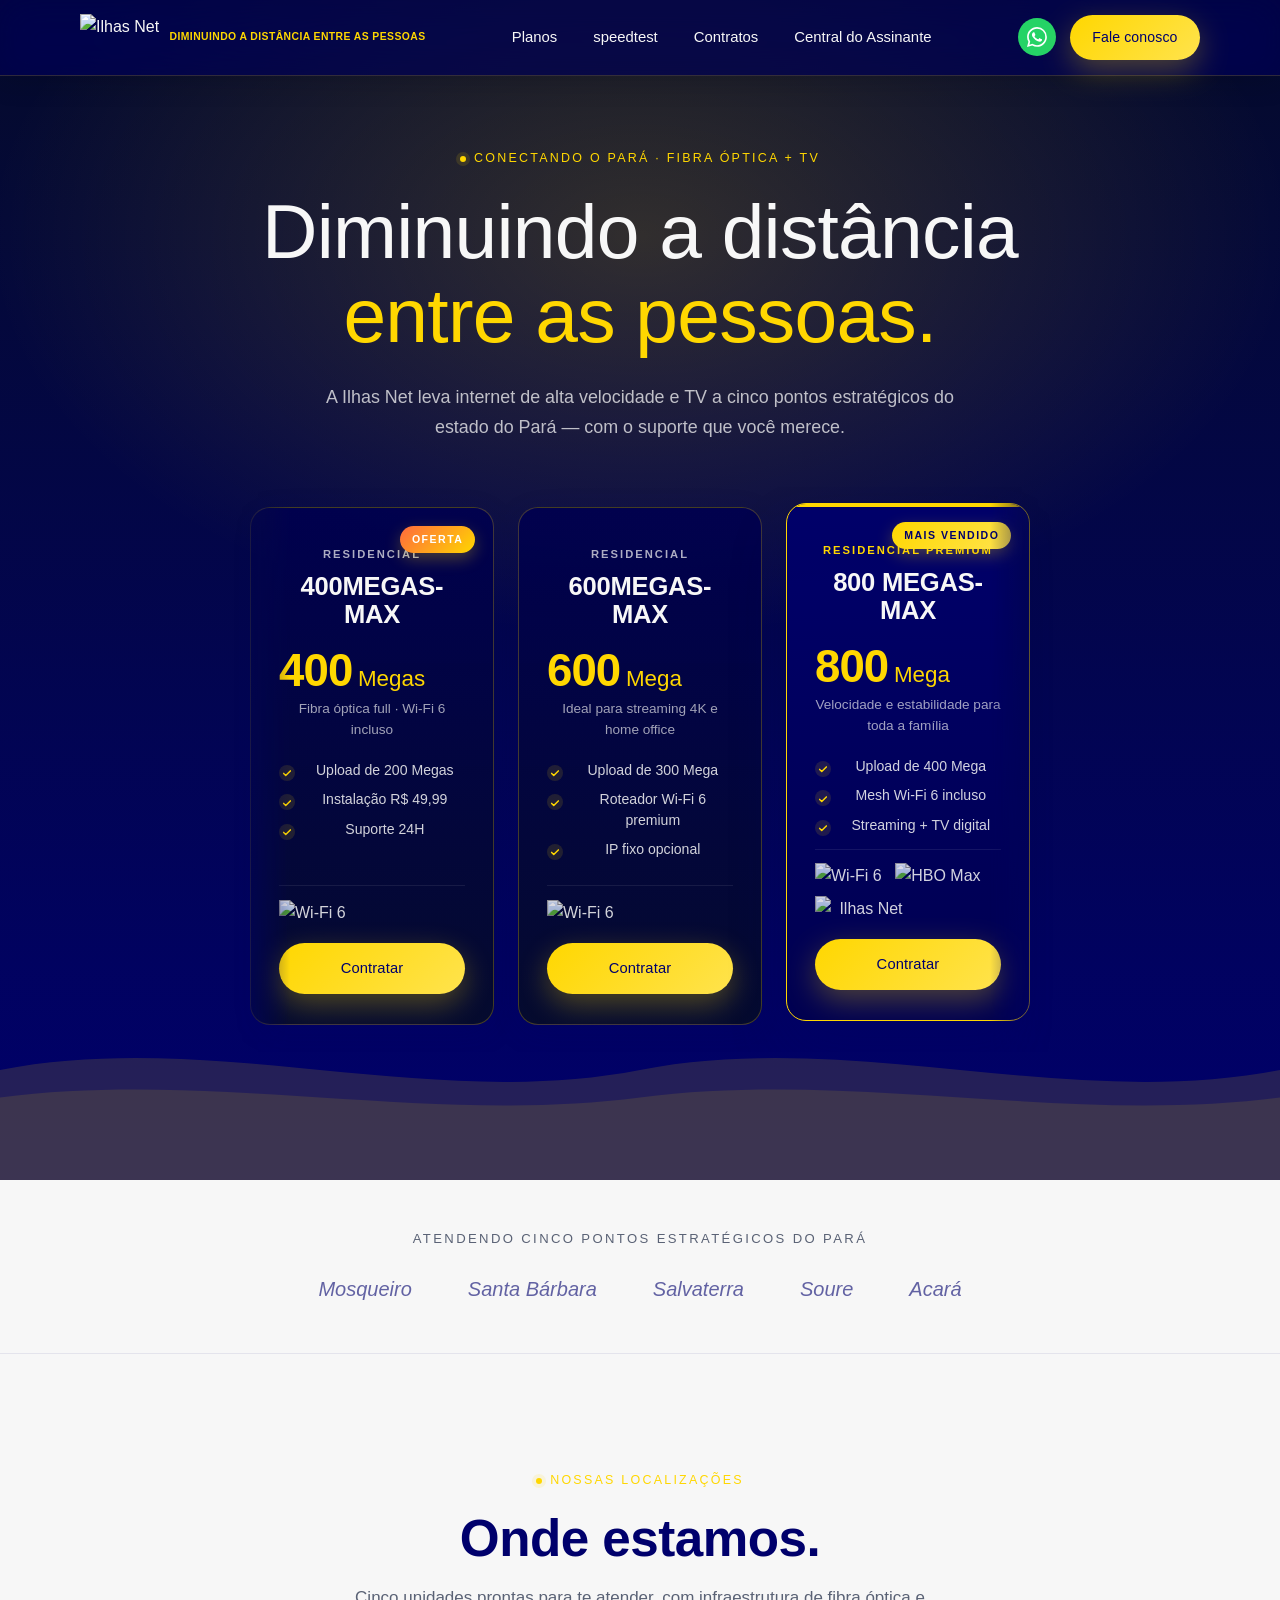
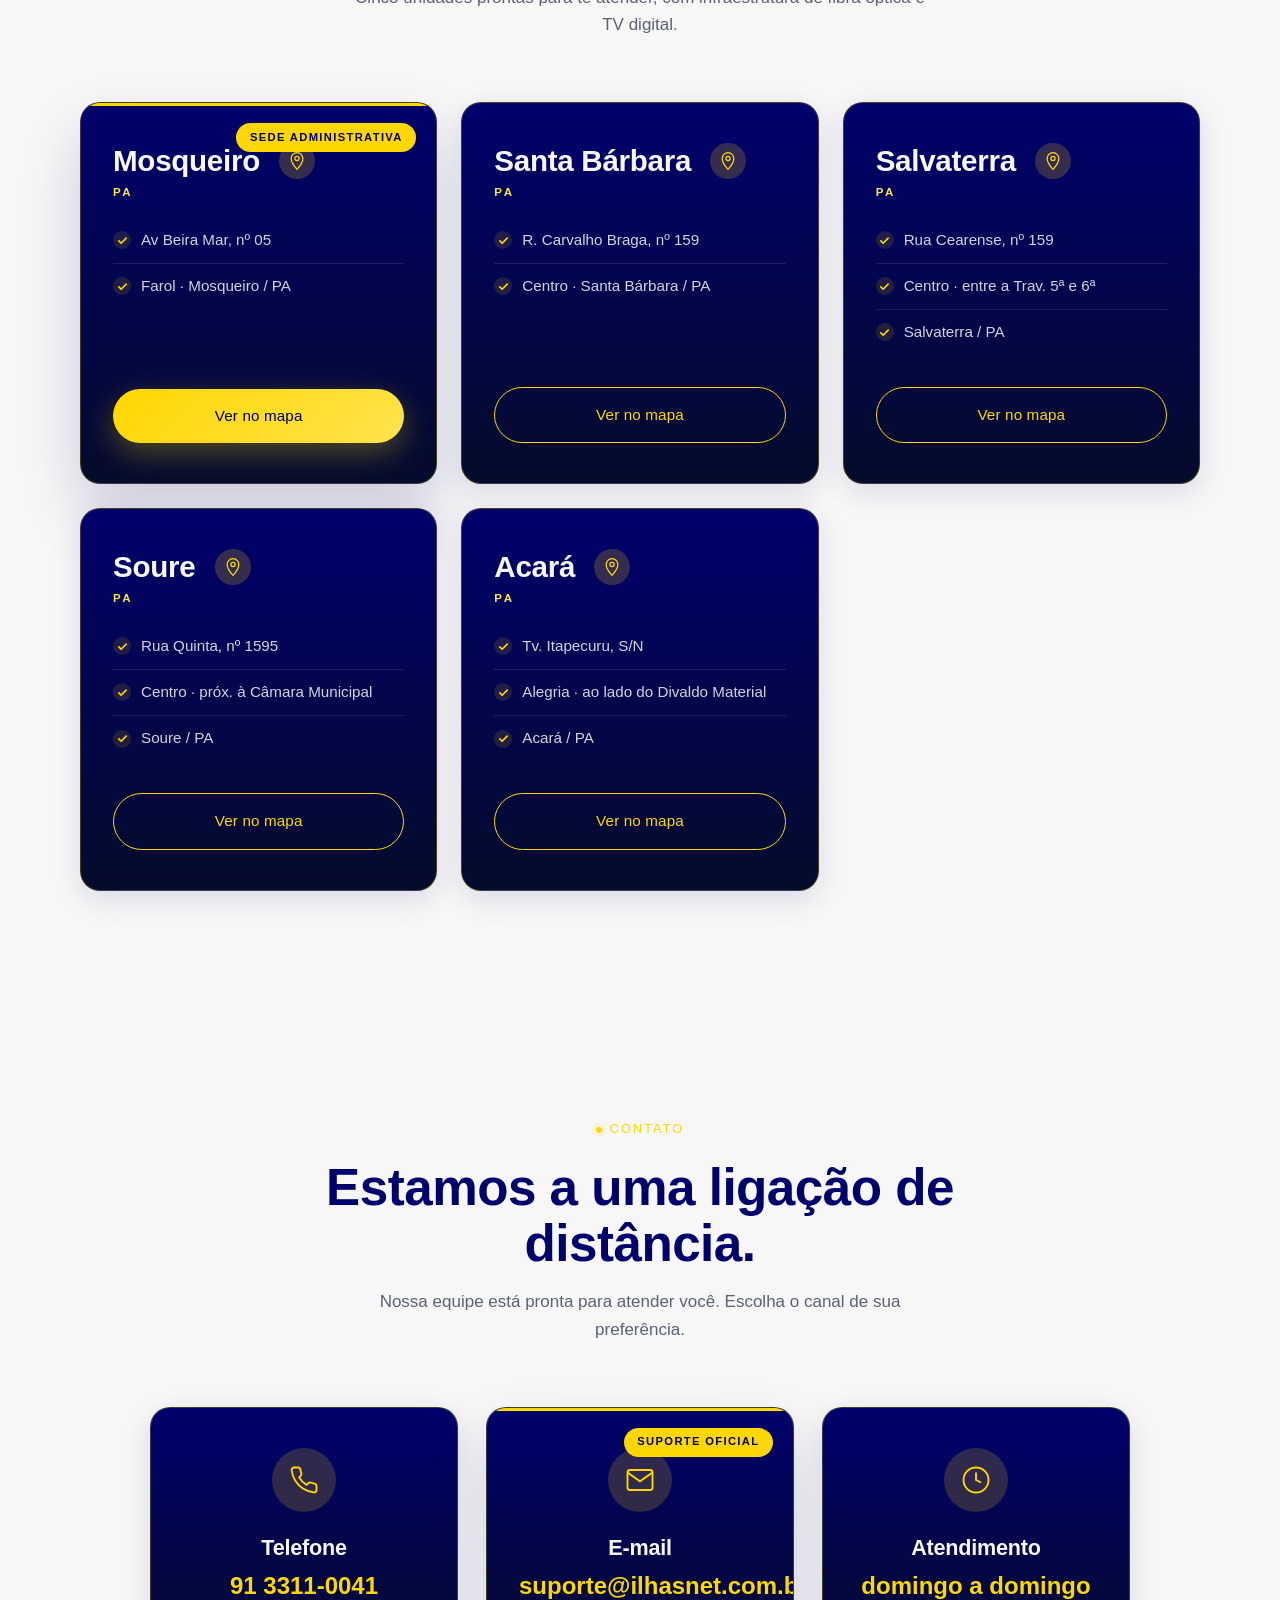
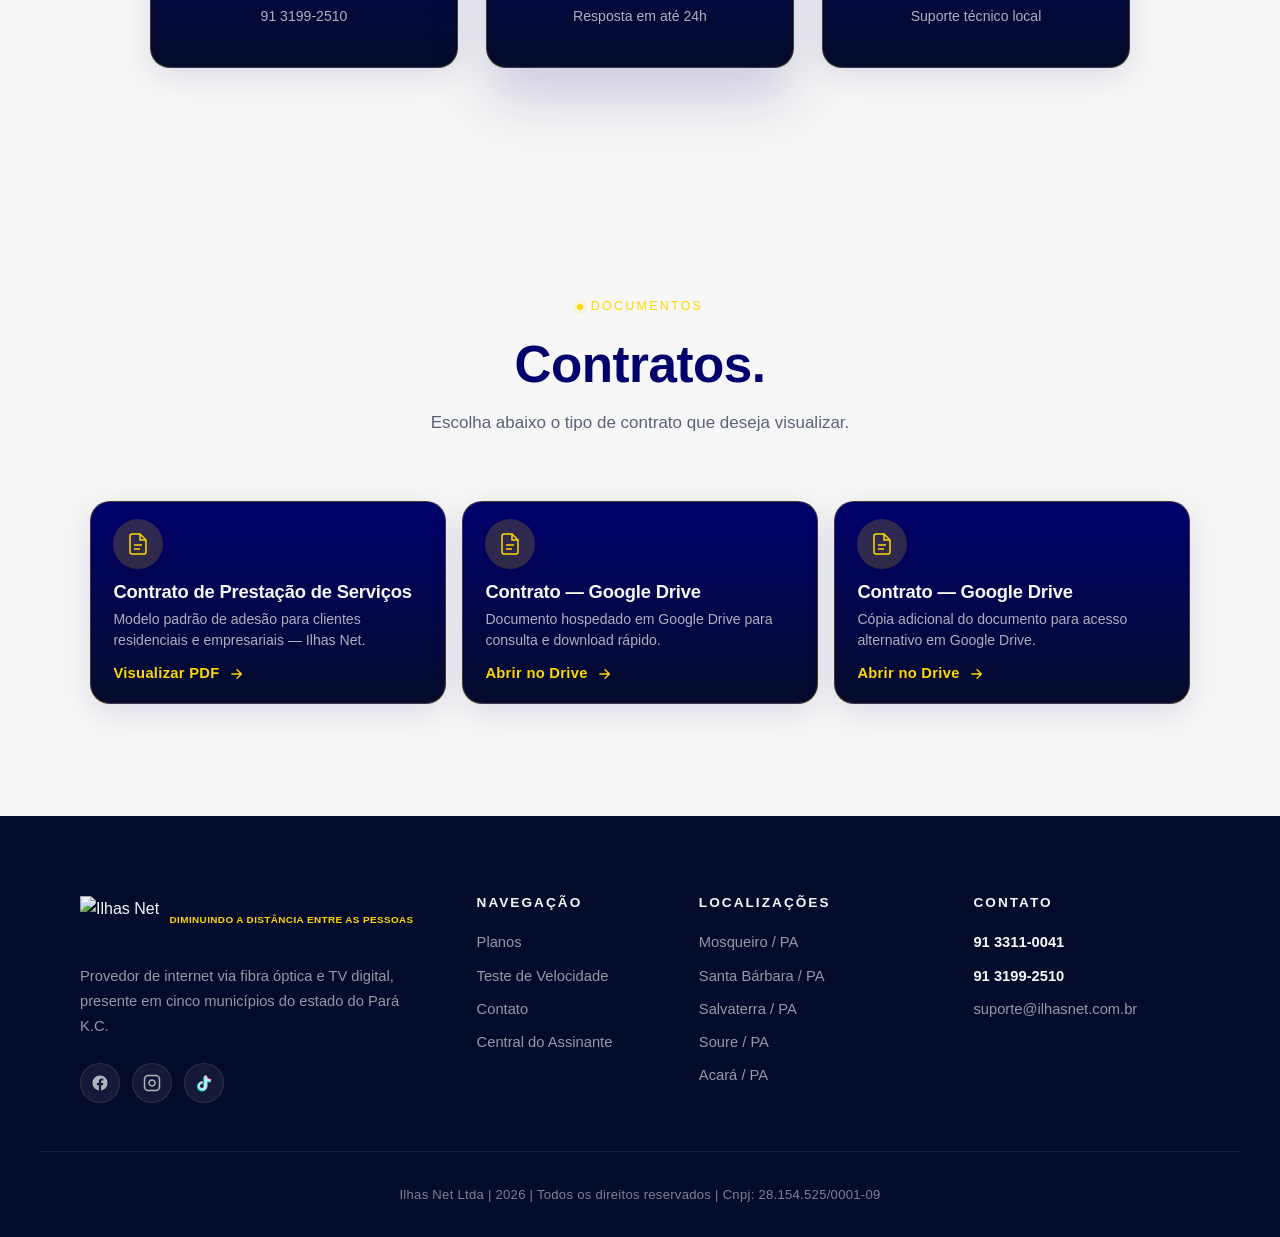
==== commit b059dd19: "finaliza integracao da pagina de planos" ====
--- a/index.html
+++ b/index.html
@@ -21,12 +21,17 @@
                 </span>
             </a>
             <nav class="nav-links" id="navLinks">
-                <a href="planos/index.html">Planos</a>
+                <a href="planos/ilhasplanos.html">Planos</a>
                 <a href="https://ilhasnetltda.dualstack.speedtestcustom.com" target="_blank" rel="noopener noreferrer">speedtest</a>
                 <a href="#contratos">Contratos</a>
                 <a href="https://ixc.ilhasnet.com.br/central_assinante_web/login" target="_blank" rel="noopener noreferrer">Central do Assinante</a>
             </nav>
-            <a href="#contato" class="btn btn-gold nav-cta">Fale conosco</a>
+            <div class="nav-actions">
+                <a href="https://wa.me/559133110041?text=Ol%C3%A1!%20Tenho%20interesse%20em%20contratar%20um%20plano%20da%20Ilhas%20Net.%20Gostaria%20de%20mais%20informa%C3%A7%C3%B5es." target="_blank" rel="noopener noreferrer" class="whatsapp-icon" aria-label="WhatsApp">
+                    <svg width="20" height="20" viewBox="0 0 16 16" fill="white"><path d="M13.601 2.326A7.85 7.85 0 0 0 7.994 0C3.627 0 .068 3.558.064 7.926c0 1.399.366 2.76 1.057 3.965L0 16l4.204-1.102a7.9 7.9 0 0 0 3.79.965h.004c4.368 0 7.926-3.558 7.93-7.93A7.9 7.9 0 0 0 13.6 2.326zM7.994 14.521a6.6 6.6 0 0 1-3.356-.92l-.24-.144-2.494.654.666-2.433-.156-.251a6.56 6.56 0 0 1-1.007-3.505c0-3.626 2.957-6.584 6.591-6.584a6.56 6.56 0 0 1 4.66 1.931 6.56 6.56 0 0 1 1.928 4.66c-.004 3.639-2.961 6.592-6.592 6.592zm3.615-4.934c-.197-.099-1.17-.578-1.353-.646-.182-.065-.315-.099-.445.099-.133.197-.513.646-.627.775-.114.133-.232.148-.43.05-.197-.1-.836-.308-1.592-.985-.59-.525-.985-1.175-1.103-1.372-.114-.198-.011-.304.088-.403.087-.088.197-.232.296-.346.1-.114.133-.198.198-.33.065-.134.034-.248-.015-.347-.05-.099-.445-1.076-.612-1.47-.16-.389-.323-.335-.445-.34-.114-.007-.247-.007-.379-.007a.73.73 0 0 0-.529.247c-.182.198-.691.677-.691 1.654 0 .977.71 1.916.81 2.049.098.133 1.394 2.132 3.383 2.992.47.205.84.326 1.129.418.475.152.904.129 1.246.08.38-.058 1.171-.48 1.336-.943.164-.464.164-.86.114-.943-.049-.084-.182-.133-.38-.232"/></svg>
+                </a>
+                <a href="#contato" class="btn btn-gold nav-cta">Fale conosco</a>
+            </div>
             <button class="nav-toggle" id="navToggle" aria-label="Abrir menu">
                 <span></span><span></span><span></span>
             </button>
@@ -89,8 +94,8 @@
                             <p class="pcard-speed-desc">Fibra óptica full · Wi-Fi 6 incluso</p>
                             <ul class="pcard-benefits">
                                 <li>Upload de 200 Megas</li>
-                                <li>Instalação grátis</li>
-                                <li>Suporte 24/7 humano</li>
+                                <li>Instalação R$ 49,99</li>
+                                <li>Suporte 24H</li>
                             </ul>
                             <div class="pcard-logos" aria-label="Serviços inclusos">
                                 <img src="assets/images/logos/wifi-6.svg" alt="Wi-Fi 6" class="pcard-logo" />
@@ -204,7 +209,7 @@
                             <ul class="pcard-benefits">
                                 <li>Upload de 100 Megas</li>
                                 <li>Roteador Wi-Fi incluso</li>
-                                <li>Suporte 24/7 humano</li>
+                                <li>Suporte 24H</li>
                             </ul>
                             <div class="pcard-logos" aria-label="Serviços inclusos">
                                 <img src="assets/images/logos/wifi-6.svg" alt="Wi-Fi 6" class="pcard-logo" />
@@ -226,7 +231,7 @@
                             <ul class="pcard-benefits">
                                 <li>Upload de 25 Megas</li>
                                 <li>Roteador Wi-Fi incluso</li>
-                                <li>Suporte 24/7 humano</li>
+                                <li>Suporte 24H</li>
                             </ul>
                             <div class="pcard-logos" aria-label="Serviços inclusos">
                                 <img src="assets/images/logos/wifi-6.svg" alt="Wi-Fi 6" class="pcard-logo" />
@@ -279,7 +284,7 @@
                         <li>Av Beira Mar, nº 05</li>
                         <li>Farol · Mosqueiro / PA</li>
                     </ul>
-                    <a href="#contato" class="btn btn-gold">Ver no mapa</a>
+                    <a href="https://www.google.com/maps/search/?api=1&query=Av.%20Beira%20Mar%2C%2005%2C%20Farol%2C%20Mosqueiro%2C%20PA" target="_blank" rel="noopener noreferrer" class="btn btn-gold">Ver no mapa</a>
                 </article>
 
                 <article class="plan-card">
@@ -296,7 +301,7 @@
                         <li>R. Carvalho Braga, nº 159</li>
                         <li>Centro · Santa Bárbara / PA</li>
                     </ul>
-                    <a href="#contato" class="btn btn-outline">Ver no mapa</a>
+                    <a href="https://www.google.com/maps/search/?api=1&query=R.%20Carvalho%20Braga%2C%20159%2C%20Centro%2C%20Santa%20B%C3%A1rbara%20do%20Par%C3%A1%2C%20PA" target="_blank" rel="noopener noreferrer" class="btn btn-outline">Ver no mapa</a>
                 </article>
 
                 <article class="plan-card">
@@ -314,7 +319,7 @@
                         <li>Centro · entre a Trav. 5ª e 6ª</li>
                         <li>Salvaterra / PA</li>
                     </ul>
-                    <a href="#contato" class="btn btn-outline">Ver no mapa</a>
+                    <a href="https://www.google.com/maps/search/?api=1&query=Rua%20Cearense%2C%20159%2C%20Centro%2C%20Salvaterra%2C%20PA" target="_blank" rel="noopener noreferrer" class="btn btn-outline">Ver no mapa</a>
                 </article>
 
                 <article class="plan-card">
@@ -332,7 +337,7 @@
                         <li>Centro · próx. à Câmara Municipal</li>
                         <li>Soure / PA</li>
                     </ul>
-                    <a href="#contato" class="btn btn-outline">Ver no mapa</a>
+                    <a href="https://www.google.com/maps/search/?api=1&query=Rua%20Quinta%2C%201595%2C%20Centro%2C%20Soure%2C%20PA" target="_blank" rel="noopener noreferrer" class="btn btn-outline">Ver no mapa</a>
                 </article>
 
                 <article class="plan-card">
@@ -350,7 +355,7 @@
                         <li>Alegria · ao lado do Divaldo Material</li>
                         <li>Acará / PA</li>
                     </ul>
-                    <a href="#contato" class="btn btn-outline">Ver no mapa</a>
+                    <a href="https://www.google.com/maps/search/?api=1&query=Tv.%20Itapecuru%2C%20Alegria%2C%20Acar%C3%A1%2C%20PA" target="_blank" rel="noopener noreferrer" class="btn btn-outline">Ver no mapa</a>
                 </article>
             </div>
         </div>
--- a/styles.css
+++ b/styles.css
@@ -280,28 +280,35 @@
     font-size: 0.93rem;
     font-weight: 500;
     position: relative;
-    padding: 0.55rem 1.1rem;
-    border-radius: 999px;
-    border: 1.5px solid var(--color-gold);
-    background: transparent;
-    transition: color 0.25s ease, background 0.25s ease, border-color 0.25s ease, box-shadow 0.25s ease;
+    transition: color 0.25s ease;
 }
 .nav-links a::after { display: none; }
 .nav-links a:hover,
 .nav-links a:focus-visible,
 .nav-links a:active {
-    background: linear-gradient(135deg, var(--color-gold) 0%, var(--color-gold-light) 100%);
-    color: var(--color-navy-800);
-    border-color: var(--color-gold);
-    box-shadow: 0 6px 20px rgba(255, 215, 0, 0.35);
+    color: var(--color-gold);
     outline: none;
 }
 .navbar.scrolled .nav-links a { color: var(--color-white); }
 .navbar.scrolled .nav-links a:hover,
 .navbar.scrolled .nav-links a:focus-visible,
 .navbar.scrolled .nav-links a:active {
-    color: var(--color-navy-800);
-}
+    color: var(--color-gold);
+}
+
+.nav-actions { display: flex; align-items: center; gap: 14px; }
+.whatsapp-icon {
+    width: 38px;
+    height: 38px;
+    border-radius: 50%;
+    background: #25D366;
+    display: flex;
+    align-items: center;
+    justify-content: center;
+    flex-shrink: 0;
+    transition: transform 0.2s, box-shadow 0.2s;
+}
+.whatsapp-icon:hover { transform: translateY(-2px); box-shadow: 0 8px 18px rgba(37,211,102,0.4); }
 
 .nav-cta { padding: 0.7rem 1.4rem; font-size: 0.88rem; }
 
@@ -1283,7 +1290,7 @@
     .nav-links a:hover,
     .nav-links a:focus-visible,
     .nav-links a:active { color: var(--color-navy-800); }
-    .nav-cta { display: none; }
+    .nav-actions { display: none; }
     .nav-toggle { display: flex; }
 
     .plan-grid { grid-template-columns: 1fr; gap: 1.25rem; }
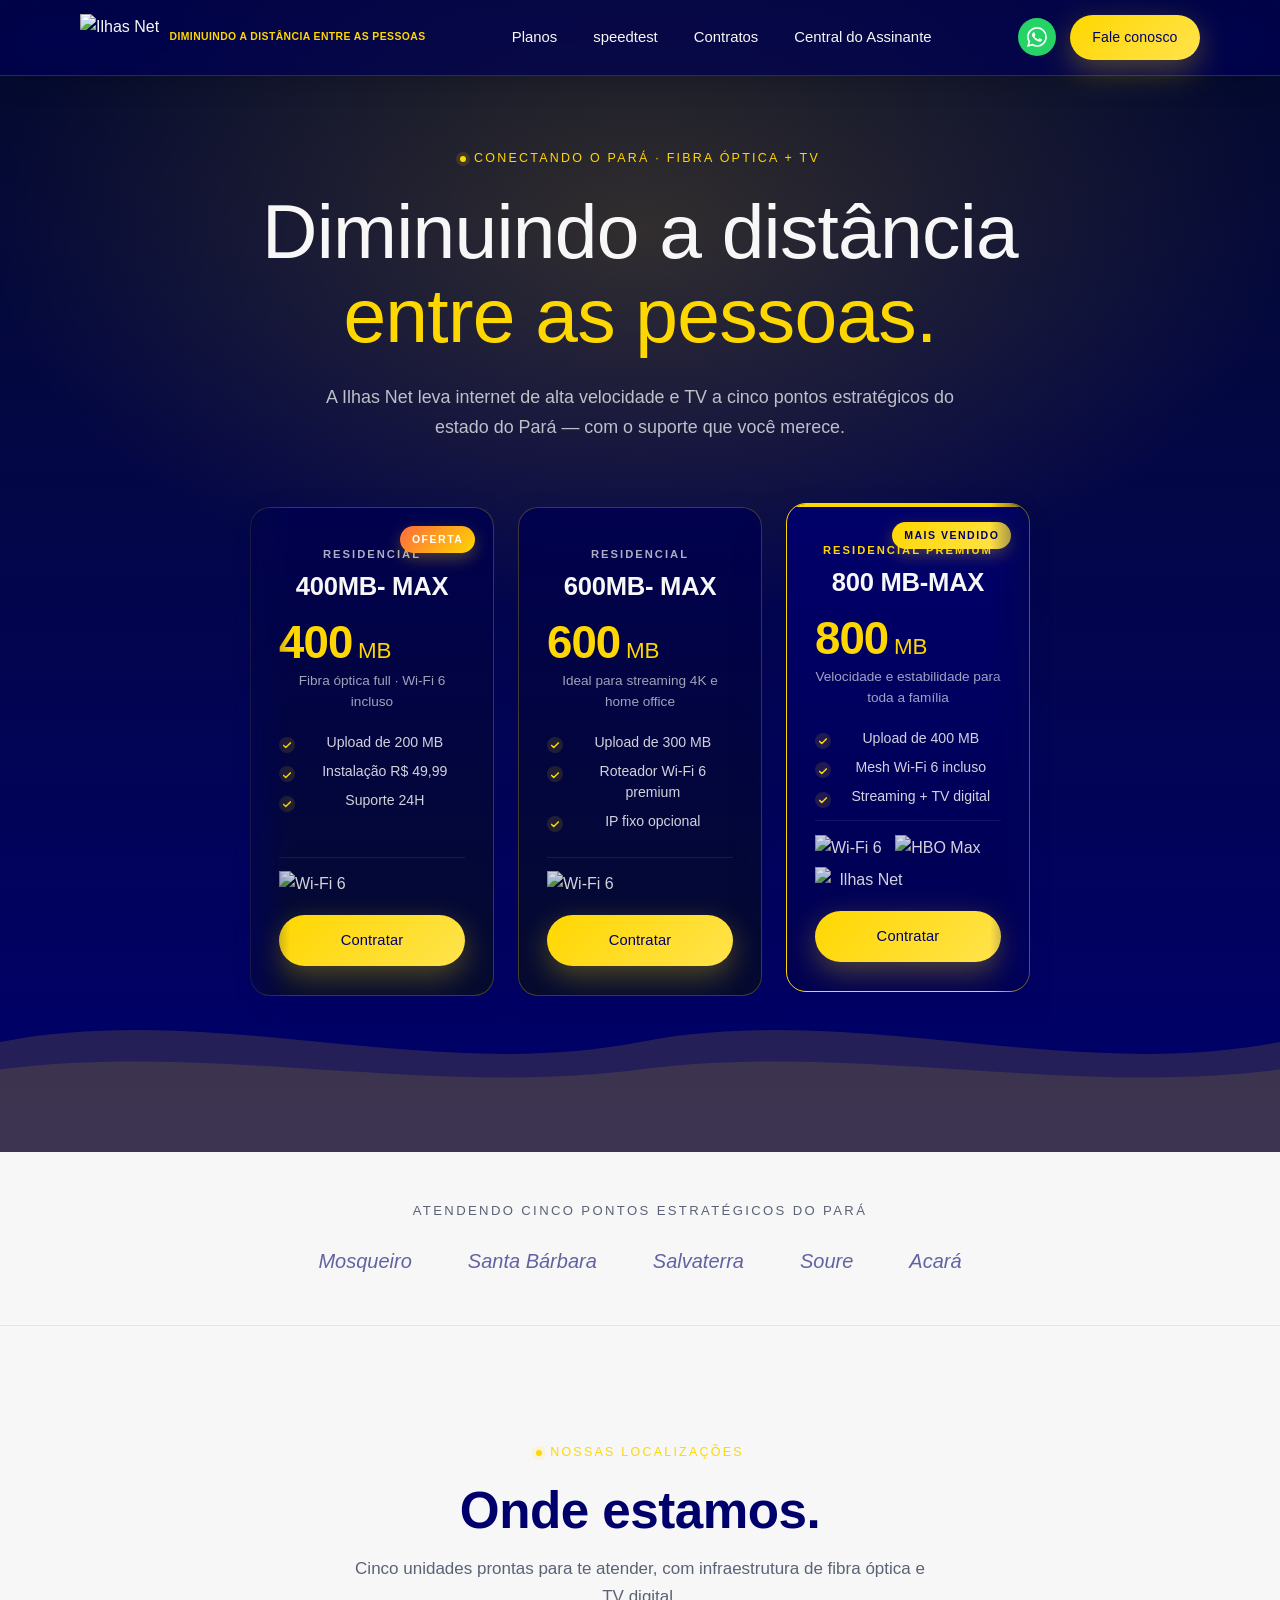
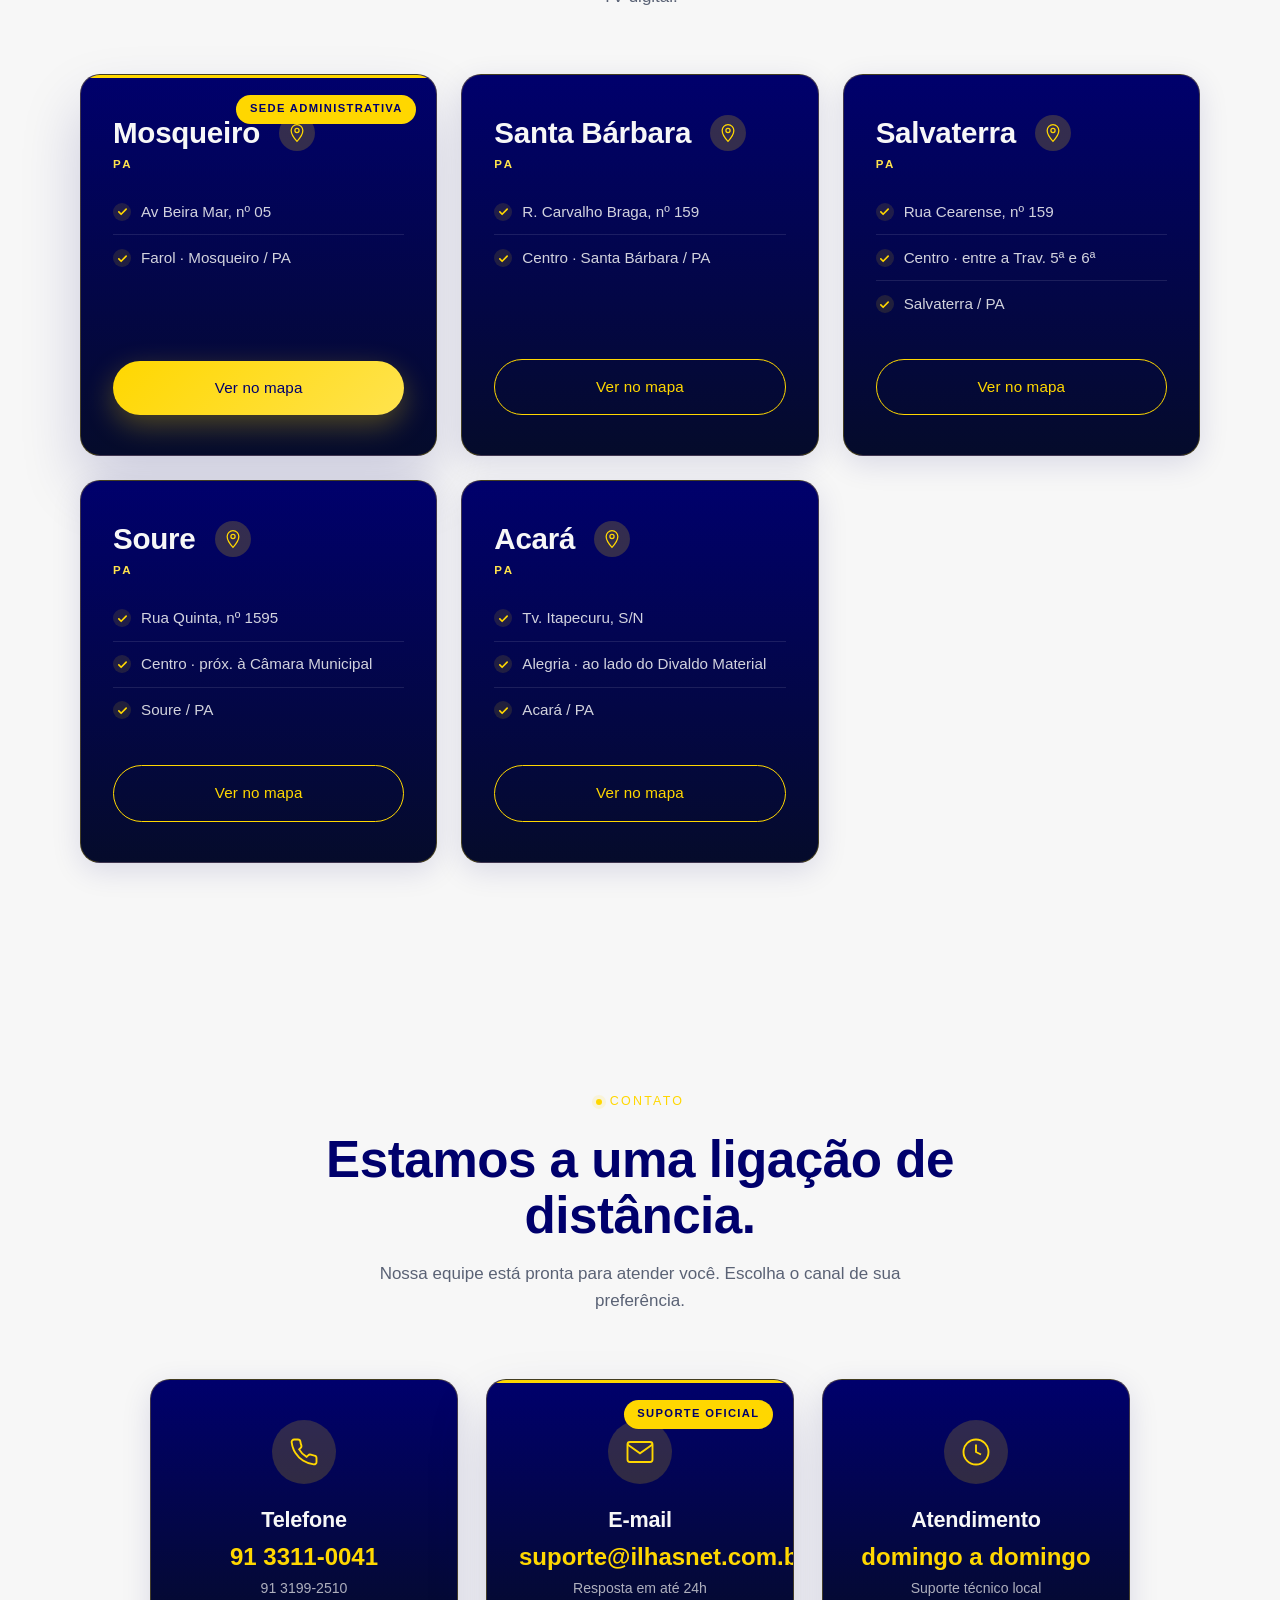
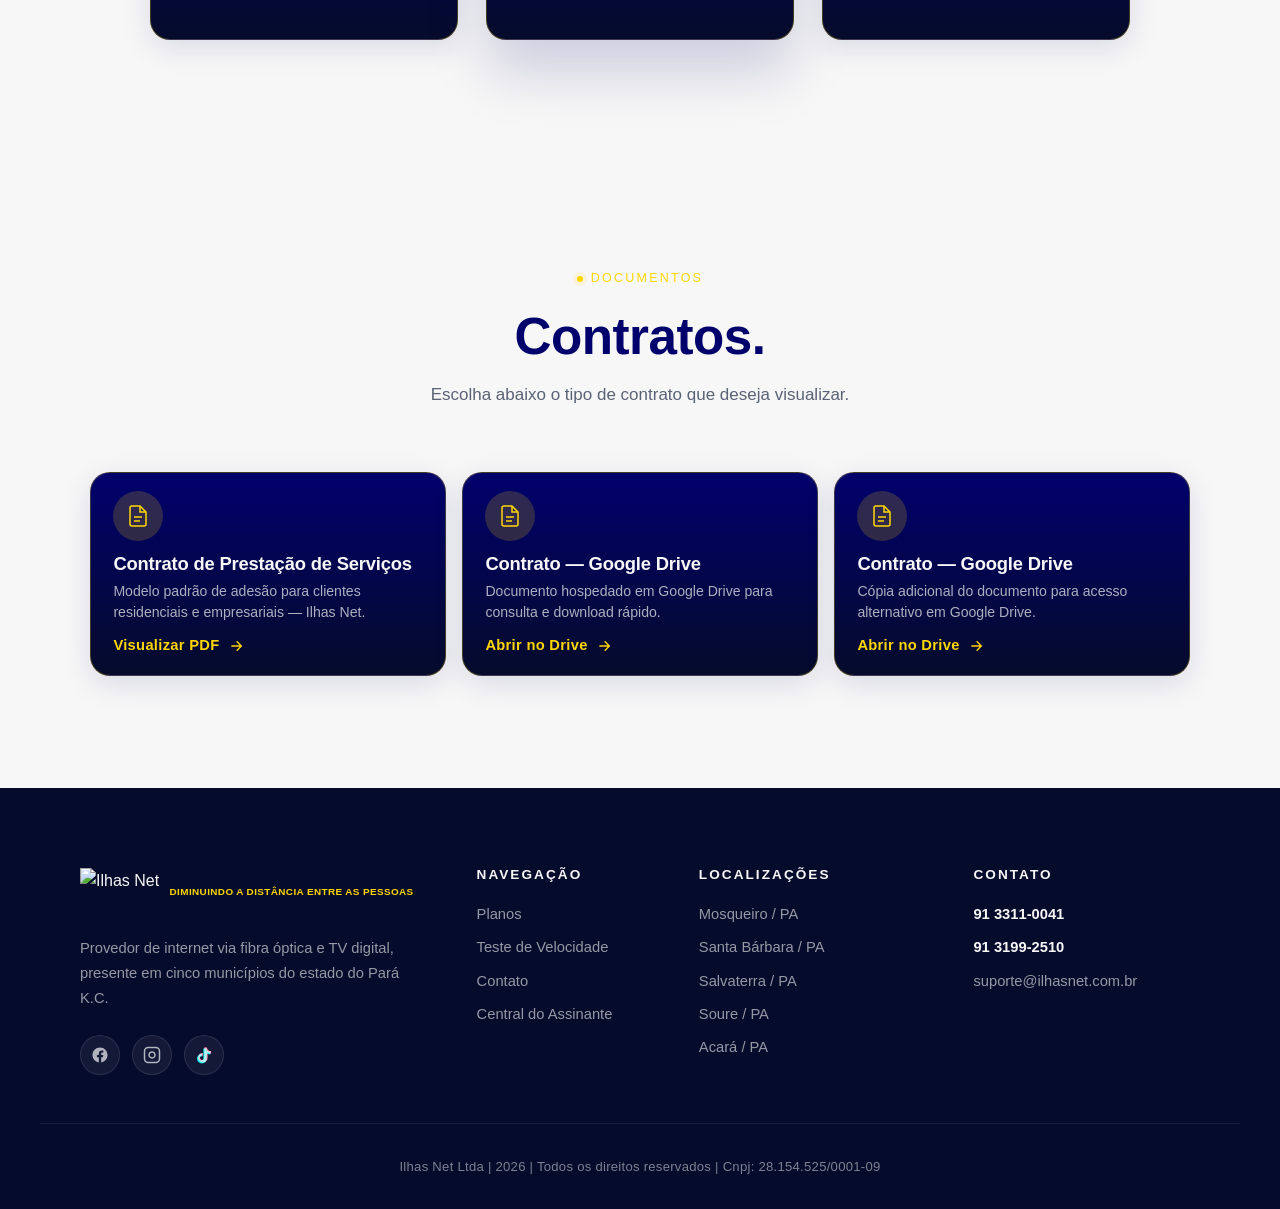
==== commit 90aa3153: "UPGRADE 5.3" ====
--- a/index.html
+++ b/index.html
@@ -9,8 +9,36 @@
     <link rel="preconnect" href="https://fonts.gstatic.com" crossorigin />
     <link href="https://fonts.googleapis.com/css2?family=Cormorant+Garamond:wght@400;500;600;700&family=Inter:wght@300;400;500;600;700&display=swap" rel="stylesheet" />
     <link rel="stylesheet" href="styles.css" />
+    <script>
+        // Evita o "flash" da tela de boas-vindas em quem já viu nesta sessão
+        try {
+            if (sessionStorage.getItem('ilhasnetIntroSeen') === '1') {
+                document.documentElement.classList.add('no-intro');
+            }
+        } catch (e) {}
+    </script>
 </head>
 <body>
+
+    <div class="intro-overlay" id="introOverlay" aria-hidden="true">
+        <div class="intro-glow" aria-hidden="true"></div>
+        <div class="intro-content">
+            <span class="intro-eyebrow">Ilhas Net</span>
+            <h2 class="intro-title" aria-hidden="true">
+                <span class="intro-letter" style="--i:0">B</span>
+                <span class="intro-letter" style="--i:1">e</span>
+                <span class="intro-letter" style="--i:2">m</span>
+                <span class="intro-letter" style="--i:3">-</span>
+                <span class="intro-letter" style="--i:4">v</span>
+                <span class="intro-letter" style="--i:5">i</span>
+                <span class="intro-letter" style="--i:6">n</span>
+                <span class="intro-letter" style="--i:7">d</span>
+                <span class="intro-letter" style="--i:8">o</span>
+                <span class="intro-letter" style="--i:9">s</span>
+            </h2>
+            <span class="intro-line" aria-hidden="true"></span>
+        </div>
+    </div>
 
     <header class="navbar" id="navbar">
         <div class="container nav-container">
@@ -75,25 +103,25 @@
                 estratégicos do estado do Pará — com o suporte que você merece.
             </p>
 
-            <!-- Carrossel de planos -->
+            <!-- linha de planos -->
             <div class="plans-carousel" id="plansCarousel" aria-roledescription="carousel" aria-label="Planos Ilhas Net">
                 <div class="carousel-viewport">
                     <div class="carousel-track" id="carouselTrack">
 
-                        <!-- Card 1 — 400 Mega -->
+                        <!-- Card 1 -->
                         <article class="pcard" aria-roledescription="slide" aria-label="Plano 400 Mega">
                             <span class="pcard-badge pcard-badge--oferta">Oferta</span>
                             <header class="pcard-head">
                                 <span class="pcard-eyebrow">Residencial</span>
-                                <h3 class="pcard-name">400MEGAS- MAX</h3>
+                                <h3 class="pcard-name">400MB- MAX</h3>
                             </header>
                             <div class="pcard-speed">
                                 <span class="pcard-speed-num">400</span>
-                                <span class="pcard-speed-unit">Megas</span>
+                                <span class="pcard-speed-unit">MB  </span>
                             </div>
                             <p class="pcard-speed-desc">Fibra óptica full · Wi-Fi 6 incluso</p>
                             <ul class="pcard-benefits">
-                                <li>Upload de 200 Megas</li>
+                                <li>Upload de 200 MB</li>
                                 <li>Instalação R$ 49,99</li>
                                 <li>Suporte 24H</li>
                             </ul>
@@ -103,19 +131,19 @@
                             <a href="https://wa.me/559133110041?text=Ol%C3%A1!%20Tenho%20interesse%20em%20contratar%20um%20plano%20da%20Ilhas%20Net.%20Gostaria%20de%20mais%20informa%C3%A7%C3%B5es." target="_blank" rel="noopener noreferrer" class="btn btn-gold pcard-cta">Contratar</a>
                         </article>
 
-                        <!-- Card 2 — 600 Mega -->
+                        <!-- Card 2-->
                         <article class="pcard" aria-roledescription="slide" aria-label="Plano 600 Mega">
                             <header class="pcard-head">
                                 <span class="pcard-eyebrow">Residencial</span>
-                                <h3 class="pcard-name">600MEGAS- MAX</h3>
+                                <h3 class="pcard-name">600MB- MAX</h3>
                             </header>
                             <div class="pcard-speed">
                                 <span class="pcard-speed-num">600</span>
-                                <span class="pcard-speed-unit">Mega</span>
+                                <span class="pcard-speed-unit">MB  </span>
                             </div>
                             <p class="pcard-speed-desc">Ideal para streaming 4K e home office</p>
                             <ul class="pcard-benefits">
-                                <li>Upload de 300 Mega</li>
+                                <li>Upload de 300 MB</li>
                                 <li>Roteador Wi-Fi 6 premium</li>
                                 <li>IP fixo opcional</li>
                             </ul>
@@ -125,20 +153,20 @@
                             <a href="https://wa.me/559133110041?text=Ol%C3%A1!%20Tenho%20interesse%20em%20contratar%20um%20plano%20da%20Ilhas%20Net.%20Gostaria%20de%20mais%20informa%C3%A7%C3%B5es." target="_blank" rel="noopener noreferrer" class="btn btn-gold pcard-cta">Contratar</a>
                         </article>
 
-                        <!-- Card 3 — 800 Mega -->
+                        <!-- Card 3 -->
                         <article class="pcard pcard--featured" aria-roledescription="slide" aria-label="Plano 800 Mega — Mais Vendido">
                             <span class="pcard-badge pcard-badge--best">Mais Vendido</span>
                             <header class="pcard-head">
                                 <span class="pcard-eyebrow pcard-eyebrow--gold">Residencial Premium</span>
-                                <h3 class="pcard-name">800 MEGAS-MAX</h3>
+                                <h3 class="pcard-name">800 MB-MAX</h3>
                             </header>
                             <div class="pcard-speed">
                                 <span class="pcard-speed-num">800</span>
-                                <span class="pcard-speed-unit">Mega</span>
+                                <span class="pcard-speed-unit">MB  </span>
                             </div>
                             <p class="pcard-speed-desc">Velocidade e estabilidade para toda a família</p>
                             <ul class="pcard-benefits">
-                                <li>Upload de 400 Mega</li>
+                                <li>Upload de 400 MB    </li>
                                 <li>Mesh Wi-Fi 6 incluso</li>
                                 <li>Streaming + TV digital</li>
                             </ul>
@@ -155,15 +183,15 @@
                             <span class="pcard-badge pcard-badge--new">Novo</span>
                             <header class="pcard-head">
                                 <span class="pcard-eyebrow">Residencial Ultra</span>
-                                <h3 class="pcard-name">1000 MEGA-Black WIFI 6</h3>
+                                <h3 class="pcard-name">1000 MB-Black WIFI 6</h3>
                             </header>
                             <div class="pcard-speed">
                                 <span class="pcard-speed-num">1000</span>
-                                <span class="pcard-speed-unit">Megas</span>
+                                <span class="pcard-speed-unit">MB</span>
                             </div>
                             <p class="pcard-speed-desc">Performance máxima para games e criadores</p>
                             <ul class="pcard-benefits">
-                                <li>Upload de 500 Mega</li>
+                                <li>Upload de 500 MB</li>
                                 <li>Mesh Wi-Fi 6E duplo</li>
                                 <li>Atendimento VIP</li>
                             </ul>
@@ -173,19 +201,19 @@
                             <a href="https://wa.me/559133110041?text=Ol%C3%A1!%20Tenho%20interesse%20em%20contratar%20um%20plano%20da%20Ilhas%20Net.%20Gostaria%20de%20mais%20informa%C3%A7%C3%B5es." target="_blank" rel="noopener noreferrer" class="btn btn-gold pcard-cta">Contratar</a>
                         </article>
 
-                        <!-- Card 5 — 900 MEGAS -->
+                        <!-- Card 5-->
                         <article class="pcard" aria-roledescription="slide" aria-label="Plano 900 Mega">
                             <header class="pcard-head">
                                 <span class="pcard-eyebrow">Residencial Black</span>
-                                <h3 class="pcard-name">900 MEGAS- BLACK WIFI 6</h3>
+                                <h3 class="pcard-name">900 MB- BLACK WIFI 6</h3>
                             </header>
                             <div class="pcard-speed">
                                 <span class="pcard-speed-num">900</span>
-                                <span class="pcard-speed-unit">Megas</span>
+                                <span class="pcard-speed-unit">MB</span>
                             </div>
                             <p class="pcard-speed-desc">Performance máxima para games e criadores</p>
                             <ul class="pcard-benefits">
-                                <li>Upload de 450 Mega</li>
+                                <li>Upload de 450 MB</li>
                                 <li>Mesh Wi-Fi 6 incluso</li>
                                 <li>Atendimento VIP</li>
                             </ul>
@@ -199,15 +227,15 @@
                         <article class="pcard" aria-roledescription="slide" aria-label="Plano 200 Mega">
                             <header class="pcard-head">
                                 <span class="pcard-eyebrow">Residencial Smart</span>
-                                <h3 class="pcard-name">200MEGAS- SMART</h3>
+                                <h3 class="pcard-name">200MB- SMART</h3>
                             </header>
                             <div class="pcard-speed">
                                 <span class="pcard-speed-num">200</span>
-                                <span class="pcard-speed-unit">Megas</span>
+                                <span class="pcard-speed-unit">MB</span>
                             </div>
                             <p class="pcard-speed-desc">Ideal para uso doméstico e redes sociais</p>
                             <ul class="pcard-benefits">
-                                <li>Upload de 100 Megas</li>
+                                <li>Upload de 100 MB</li>
                                 <li>Roteador Wi-Fi incluso</li>
                                 <li>Suporte 24H</li>
                             </ul>
@@ -221,15 +249,15 @@
                         <article class="pcard" aria-roledescription="slide" aria-label="Plano 50 Mega">
                             <header class="pcard-head">
                                 <span class="pcard-eyebrow">Residencial Smart</span>
-                                <h3 class="pcard-name">50MEGAS- SMART</h3>
+                                <h3 class="pcard-name">50MB- SMART</h3>
                             </header>
                             <div class="pcard-speed">
                                 <span class="pcard-speed-num">50</span>
-                                <span class="pcard-speed-unit">Megas</span>
+                                <span class="pcard-speed-unit">MB</span>
                             </div>
                             <p class="pcard-speed-desc">Conexão confiável para o dia a dia</p>
                             <ul class="pcard-benefits">
-                                <li>Upload de 25 Megas</li>
+                                <li>Upload de 25 MB</li>
                                 <li>Roteador Wi-Fi incluso</li>
                                 <li>Suporte 24H</li>
                             </ul>
--- a/styles.css
+++ b/styles.css
@@ -88,6 +88,108 @@
 * { box-sizing: border-box; margin: 0; padding: 0; }
 
 html { scroll-behavior: smooth; -webkit-text-size-adjust: 100%; }
+
+/* ===== Intro / tela de boas-vindas ===== */
+html.no-intro .intro-overlay { display: none !important; }
+
+body.intro-locked { overflow: hidden; }
+
+.intro-overlay {
+    position: fixed;
+    inset: 0;
+    z-index: 999;
+    display: flex;
+    align-items: center;
+    justify-content: center;
+    overflow: hidden;
+    background: radial-gradient(120% 120% at 50% 65%, var(--color-primary) 0%, var(--color-bg-dark) 55%, var(--color-bg-dark-2) 100%);
+    transition: transform 0.6s cubic-bezier(0.6, 0, 0.2, 1), opacity 0.55s ease;
+}
+.intro-overlay.intro-hide {
+    transform: translateY(-100%);
+    opacity: 0.4;
+    pointer-events: none;
+}
+
+.intro-glow {
+    position: absolute;
+    width: 60vmax;
+    height: 60vmax;
+    border-radius: 50%;
+    background: radial-gradient(circle, var(--color-secondary-alpha) 0%, transparent 70%);
+    filter: blur(50px);
+    opacity: 0.5;
+    animation: introGlowPulse 2.8s ease-in-out infinite;
+}
+
+.intro-content {
+    position: relative;
+    text-align: center;
+    padding: 0 1.5rem;
+    cursor: pointer;
+}
+
+.intro-eyebrow {
+    display: block;
+    font-family: var(--font-sans);
+    font-size: 0.72rem;
+    font-weight: 500;
+    text-transform: uppercase;
+    letter-spacing: 0.34em;
+    color: var(--color-gold);
+    opacity: 0;
+    animation: introFadeUp 0.5s ease forwards 0.05s;
+    margin-bottom: 1rem;
+}
+
+.intro-title {
+    font-family: 'Cormorant Garamond', var(--font-serif);
+    font-weight: 600;
+    font-style: italic;
+    font-size: clamp(2.6rem, 9vw, 5.2rem);
+    color: var(--color-white);
+    display: flex;
+    justify-content: center;
+    line-height: 1;
+    margin: 0;
+}
+
+.intro-letter {
+    display: inline-block;
+    opacity: 0;
+    transform: translateY(70%);
+    animation: introLetterUp 0.55s cubic-bezier(0.22, 1, 0.36, 1) forwards;
+    animation-delay: calc(0.2s + var(--i) * 35ms);
+}
+
+.intro-line {
+    display: block;
+    width: 0;
+    height: 1px;
+    margin: 1.5rem auto 0;
+    background: var(--color-gold);
+    box-shadow: 0 0 14px var(--color-secondary-alpha);
+    animation: introLineDraw 0.5s ease forwards 0.85s;
+}
+
+@keyframes introLetterUp { to { opacity: 1; transform: translateY(0); } }
+@keyframes introFadeUp { from { opacity: 0; transform: translateY(10px); } to { opacity: 1; transform: translateY(0); } }
+@keyframes introLineDraw { to { width: 88px; } }
+@keyframes introGlowPulse {
+    0%, 100% { transform: scale(1); opacity: 0.45; }
+    50% { transform: scale(1.08); opacity: 0.6; }
+}
+
+@media (prefers-reduced-motion: reduce) {
+    .intro-overlay { transition: opacity 0.35s ease; }
+    .intro-overlay.intro-hide { transform: none; opacity: 0; }
+    .intro-eyebrow, .intro-line, .intro-letter { animation: none !important; opacity: 1 !important; transform: none !important; }
+    .intro-line { width: 88px; }
+}
+
+@media (max-width: 480px) {
+    .intro-title { font-size: clamp(2.1rem, 12vw, 3.2rem); }
+}
 
 body {
     font-family: var(--font-sans);
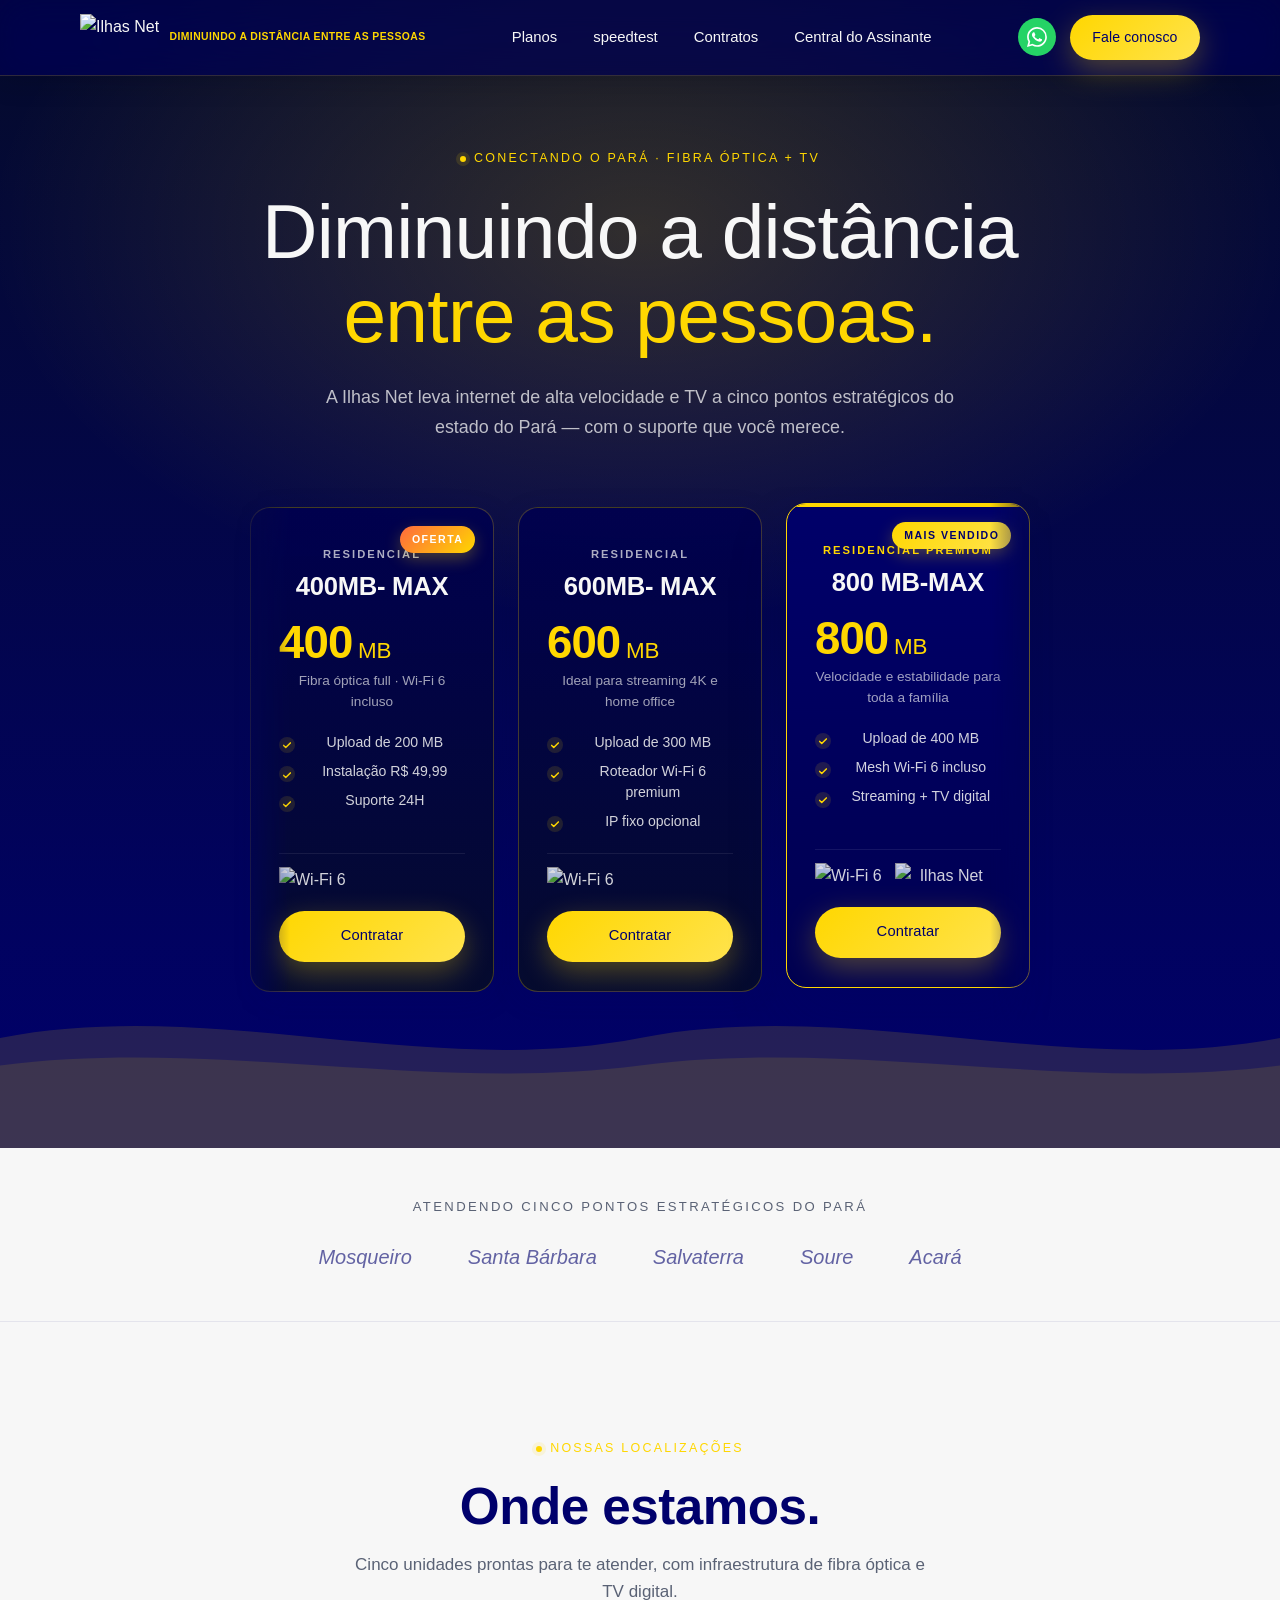
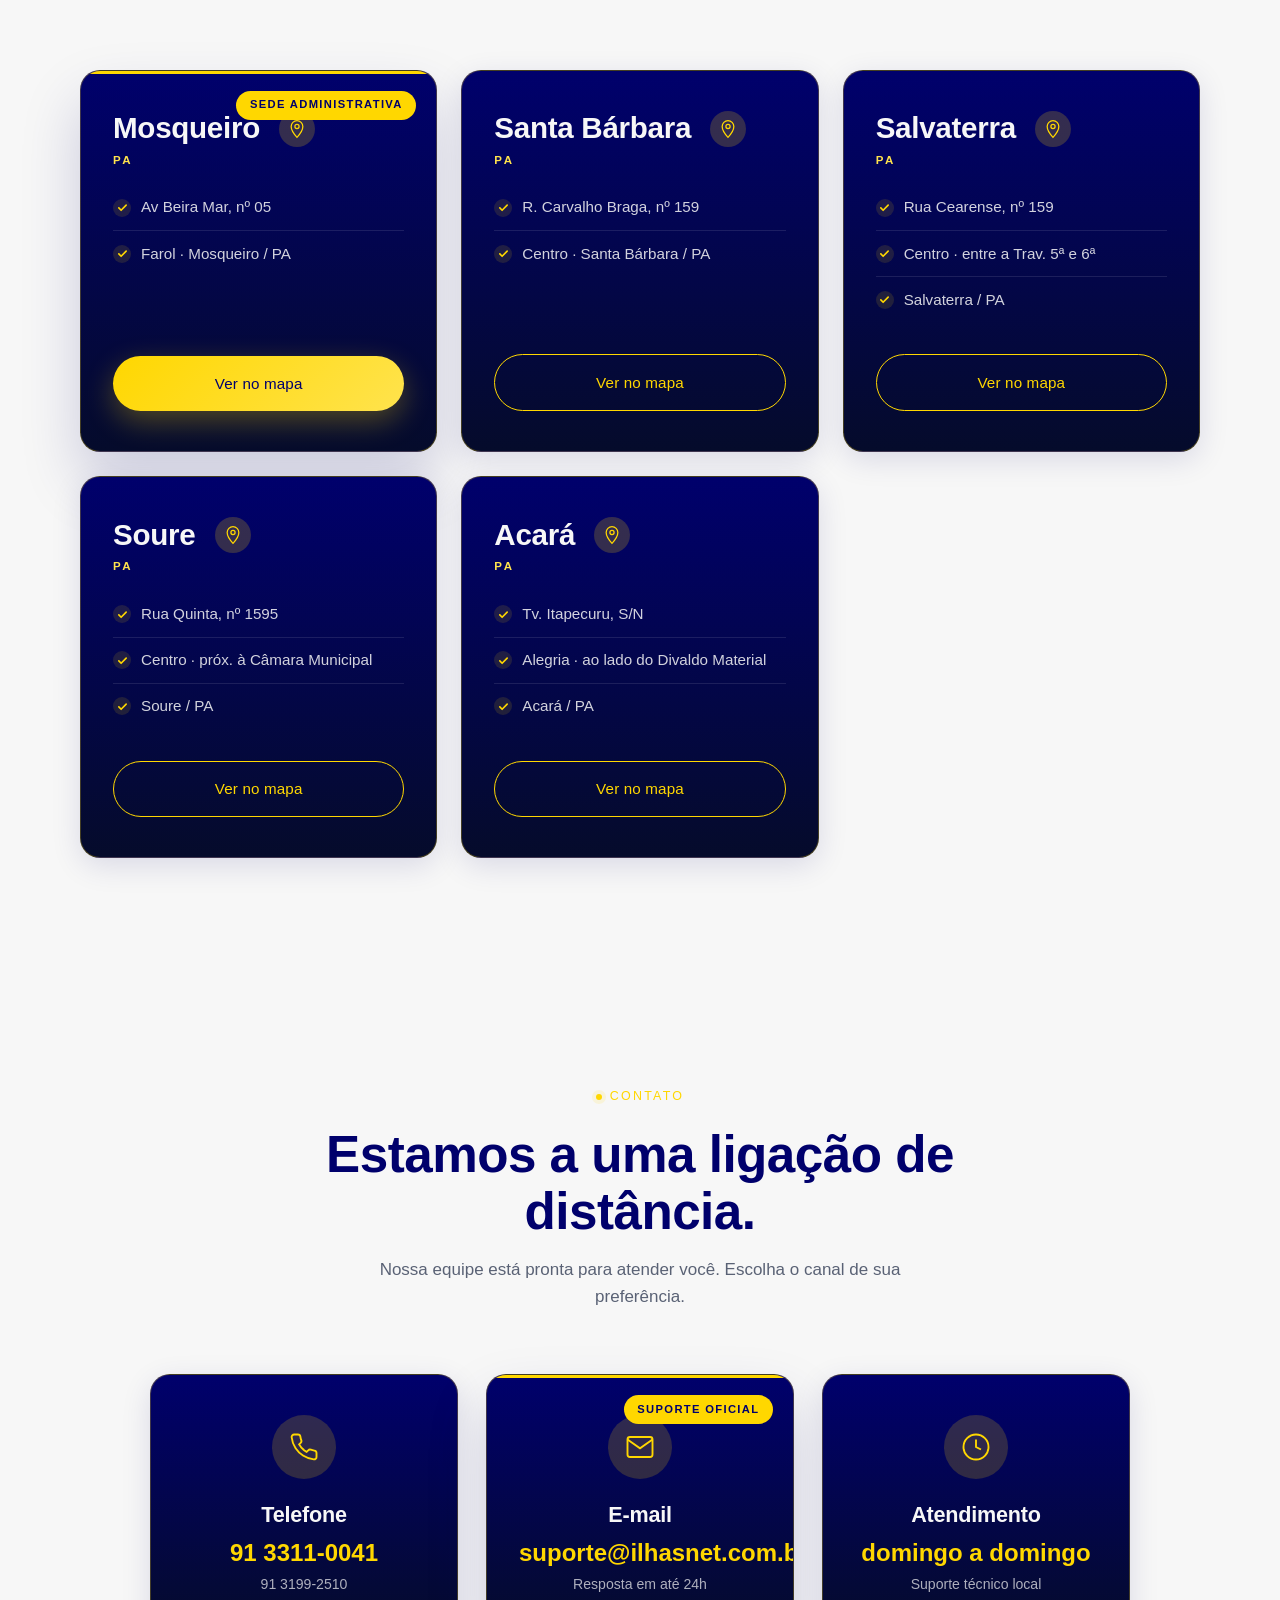
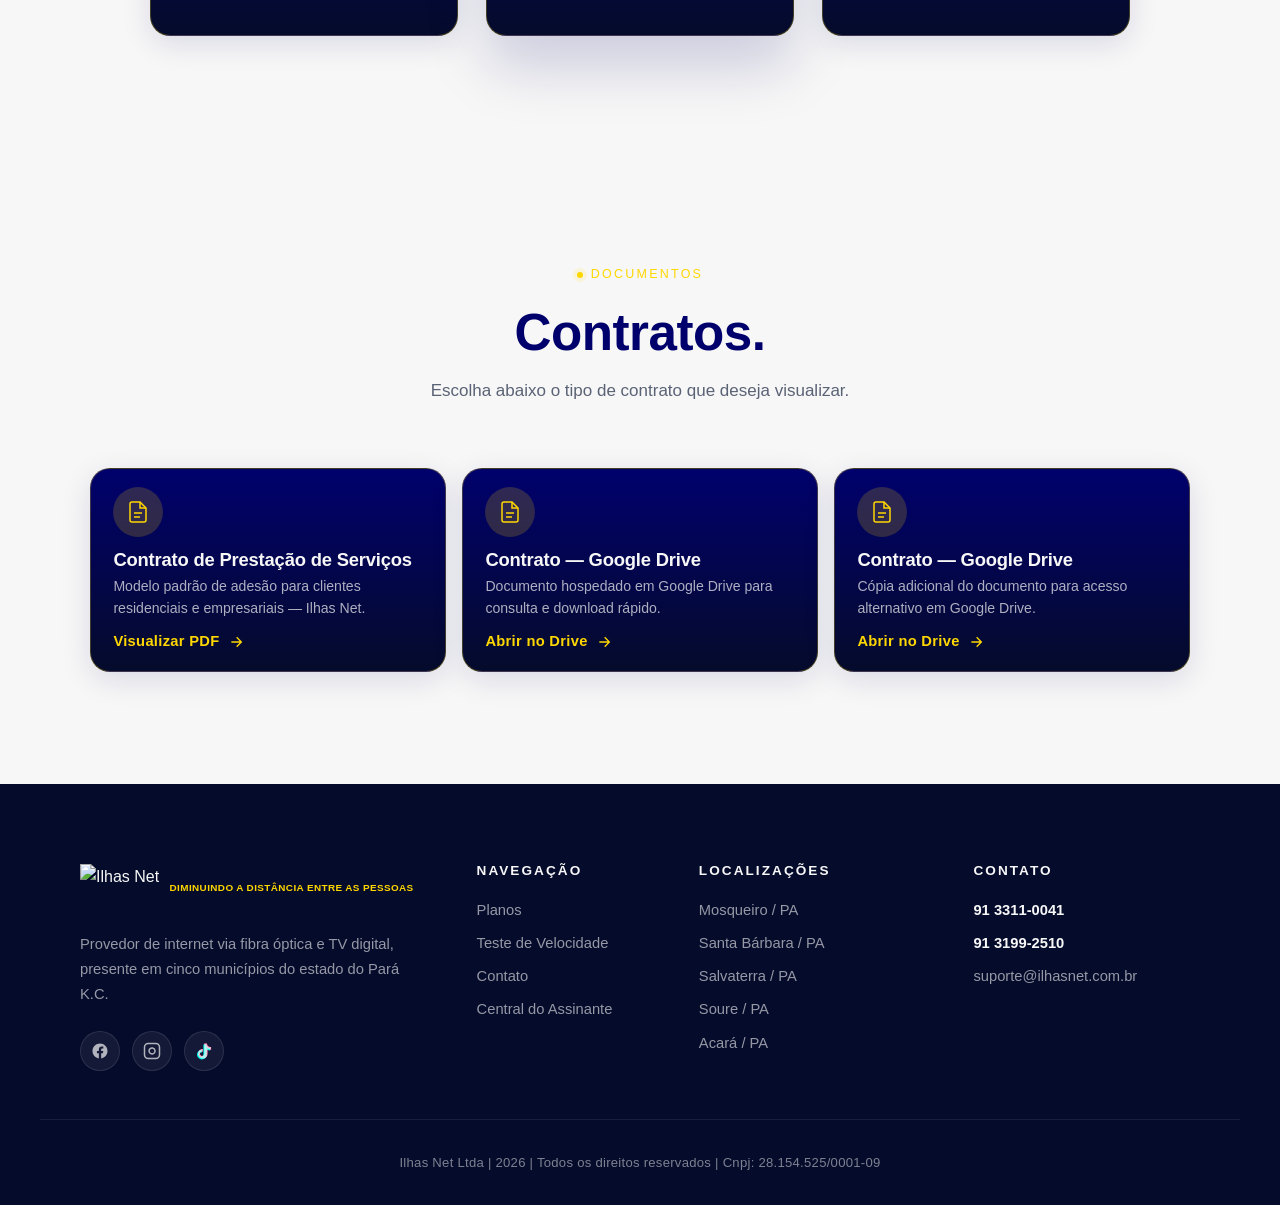
==== commit 1598ce9c: "atualização 5.4" ====
--- a/index.html
+++ b/index.html
@@ -10,7 +10,6 @@
     <link href="https://fonts.googleapis.com/css2?family=Cormorant+Garamond:wght@400;500;600;700&family=Inter:wght@300;400;500;600;700&display=swap" rel="stylesheet" />
     <link rel="stylesheet" href="styles.css" />
     <script>
-        // Evita o "flash" da tela de boas-vindas em quem já viu nesta sessão
         try {
             if (sessionStorage.getItem('ilhasnetIntroSeen') === '1') {
                 document.documentElement.classList.add('no-intro');
@@ -172,7 +171,6 @@
                             </ul>
                             <div class="pcard-logos" aria-label="Serviços inclusos">
                                 <img src="assets/images/logos/wifi-6.svg" alt="Wi-Fi 6" class="pcard-logo" />
-                                <img src="assets/images/logos/hbo-max.svg" alt="HBO Max" class="pcard-logo" />
                                 <img src="assets/images/logos/ilhas-net-tv.svg" alt="Ilhas Net TV" class="pcard-logo" />
                             </div>
                             <a href="https://wa.me/559133110041?text=Ol%C3%A1!%20Tenho%20interesse%20em%20contratar%20um%20plano%20da%20Ilhas%20Net.%20Gostaria%20de%20mais%20informa%C3%A7%C3%B5es." target="_blank" rel="noopener noreferrer" class="btn btn-gold pcard-cta">Contratar</a>
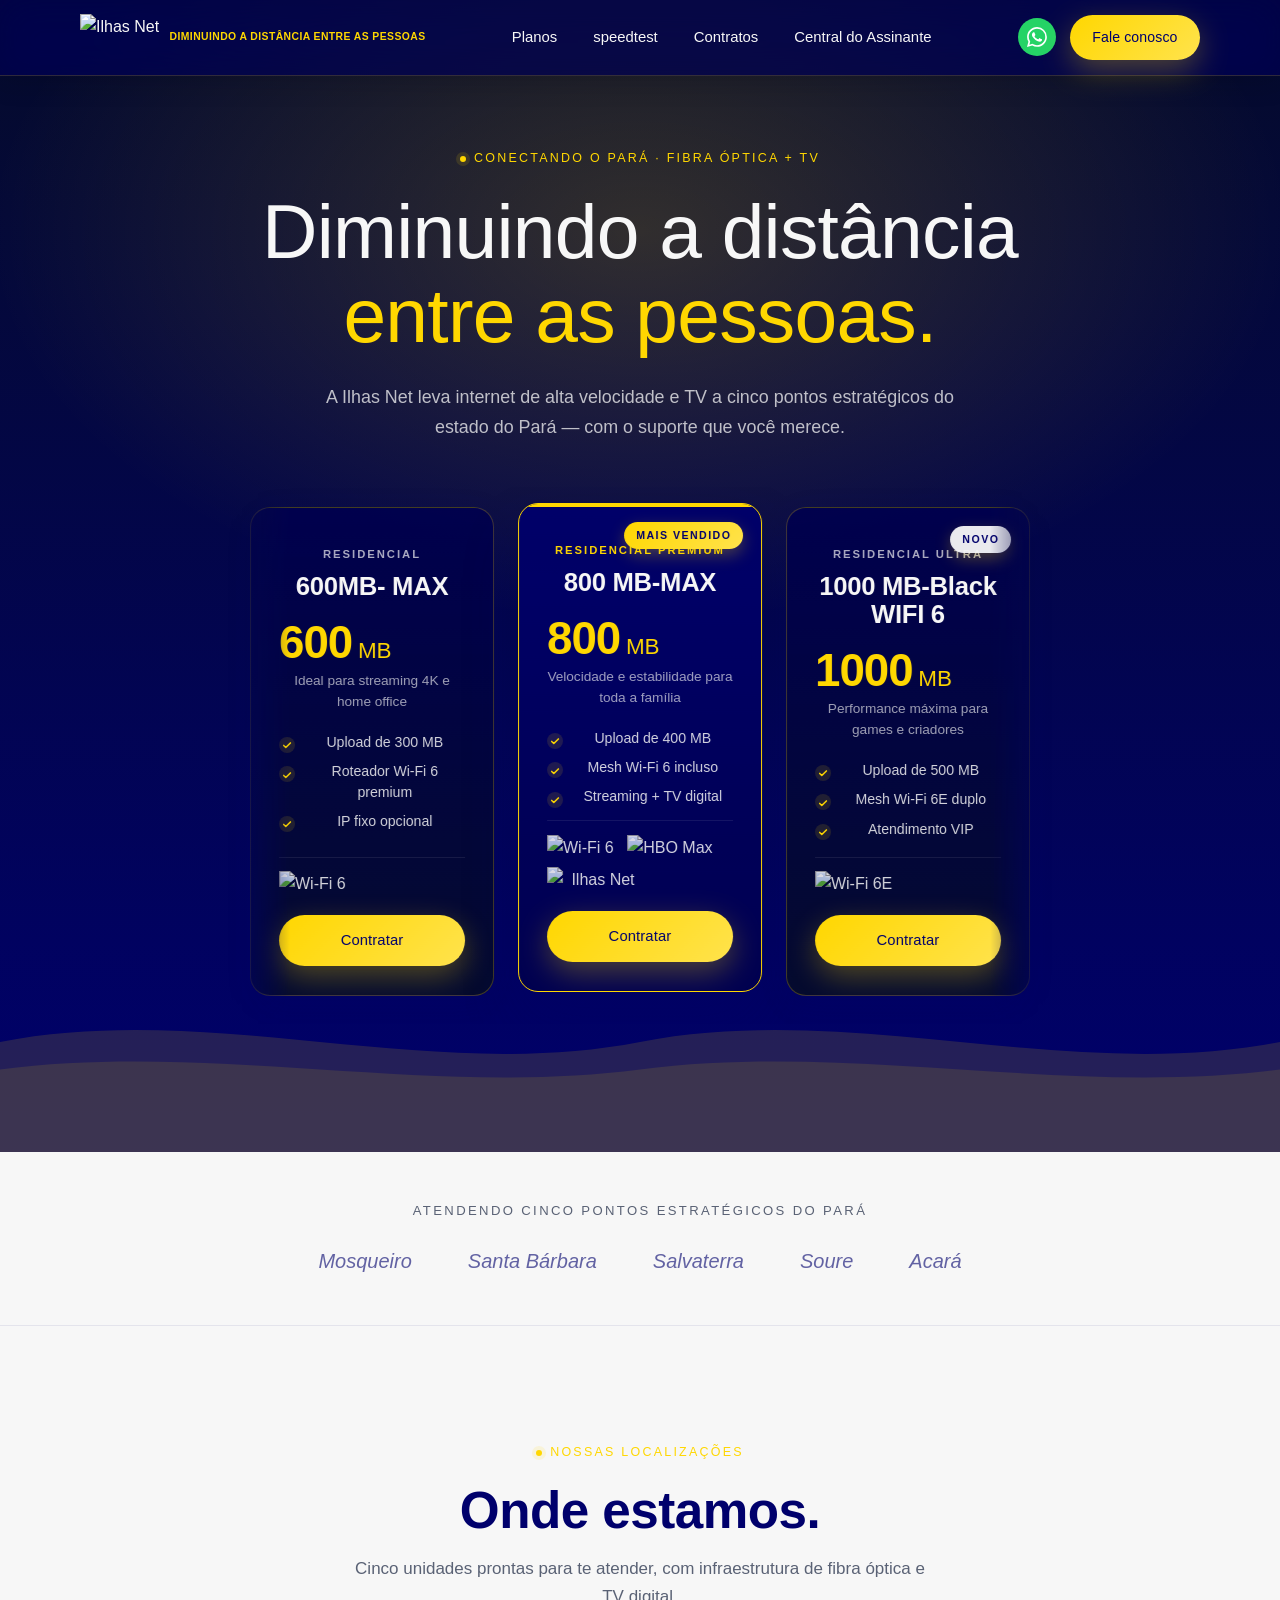
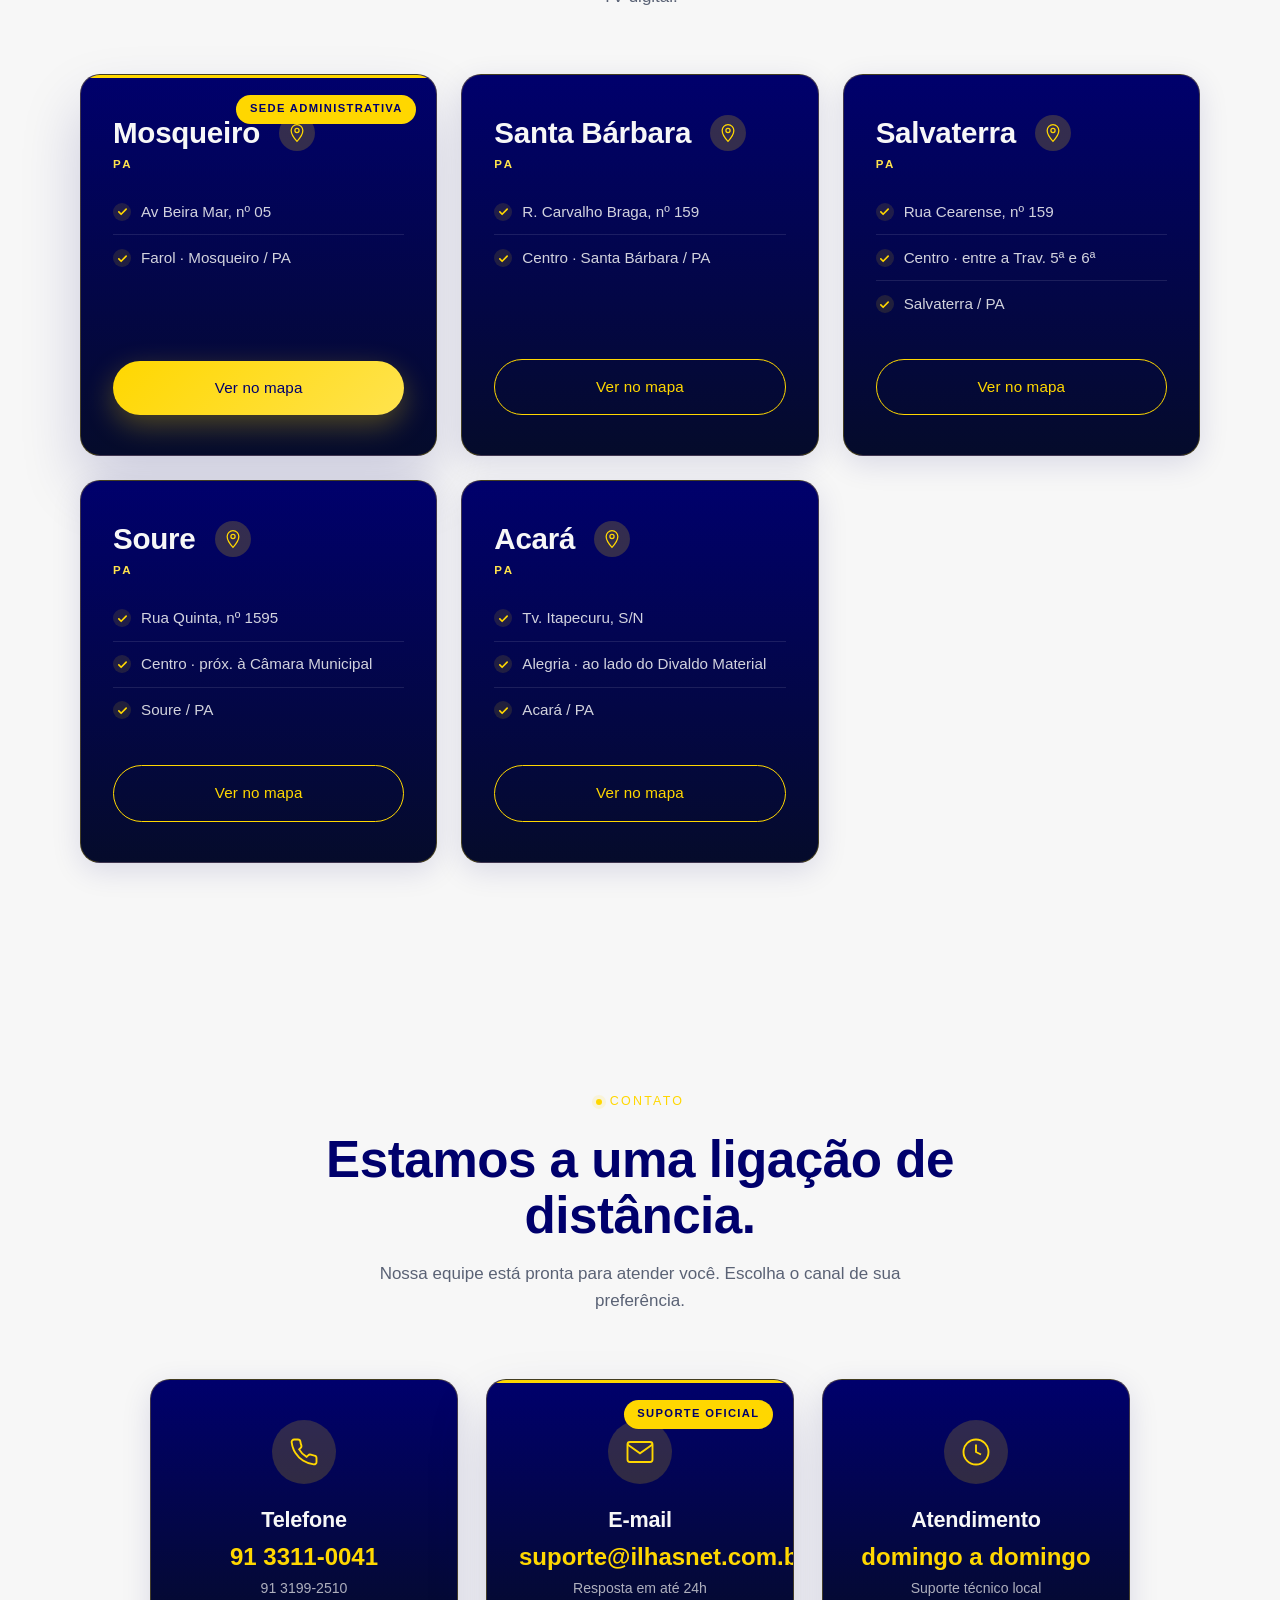
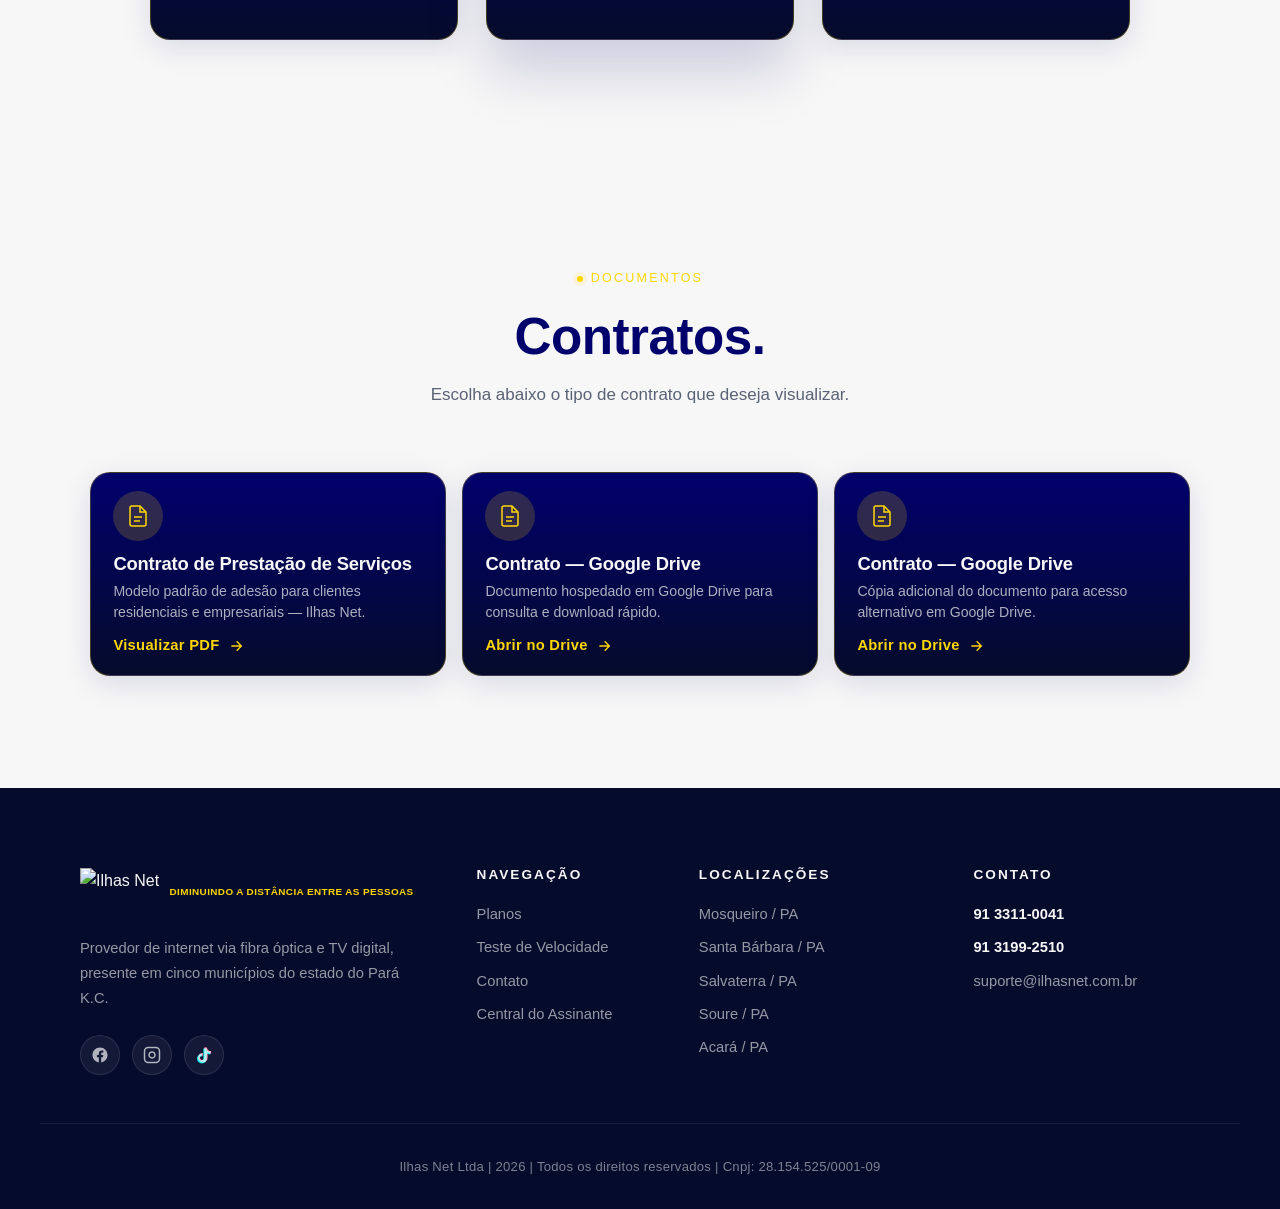
==== commit 21f05ddf: "atualização 5.5" ====
--- a/index.html
+++ b/index.html
@@ -130,7 +130,6 @@
                             <a href="https://wa.me/559133110041?text=Ol%C3%A1!%20Tenho%20interesse%20em%20contratar%20um%20plano%20da%20Ilhas%20Net.%20Gostaria%20de%20mais%20informa%C3%A7%C3%B5es." target="_blank" rel="noopener noreferrer" class="btn btn-gold pcard-cta">Contratar</a>
                         </article>
 
-                        <!-- Card 2-->
                         <article class="pcard" aria-roledescription="slide" aria-label="Plano 600 Mega">
                             <header class="pcard-head">
                                 <span class="pcard-eyebrow">Residencial</span>
@@ -152,7 +151,6 @@
                             <a href="https://wa.me/559133110041?text=Ol%C3%A1!%20Tenho%20interesse%20em%20contratar%20um%20plano%20da%20Ilhas%20Net.%20Gostaria%20de%20mais%20informa%C3%A7%C3%B5es." target="_blank" rel="noopener noreferrer" class="btn btn-gold pcard-cta">Contratar</a>
                         </article>
 
-                        <!-- Card 3 -->
                         <article class="pcard pcard--featured" aria-roledescription="slide" aria-label="Plano 800 Mega — Mais Vendido">
                             <span class="pcard-badge pcard-badge--best">Mais Vendido</span>
                             <header class="pcard-head">
@@ -171,6 +169,7 @@
                             </ul>
                             <div class="pcard-logos" aria-label="Serviços inclusos">
                                 <img src="assets/images/logos/wifi-6.svg" alt="Wi-Fi 6" class="pcard-logo" />
+                                <img src="assets/images/logos/hbo-max.svg" alt="HBO Max" class="pcard-logo" />
                                 <img src="assets/images/logos/ilhas-net-tv.svg" alt="Ilhas Net TV" class="pcard-logo" />
                             </div>
                             <a href="https://wa.me/559133110041?text=Ol%C3%A1!%20Tenho%20interesse%20em%20contratar%20um%20plano%20da%20Ilhas%20Net.%20Gostaria%20de%20mais%20informa%C3%A7%C3%B5es." target="_blank" rel="noopener noreferrer" class="btn btn-gold pcard-cta">Contratar</a>
--- a/styles.css
+++ b/styles.css
@@ -602,7 +602,7 @@
 .pcard:hover,
 .pcard:focus-within {
     transform: translateY(-6px);
-    box-shadow: var(--shadow-lg);
+    box-shadow: var(--shadow-lg), 0 0 45px rgba(255, 215, 0, 0.85), 0 0 14px rgba(255, 215, 0, 0.6);
     border-color: var(--color-gold);
 }
 
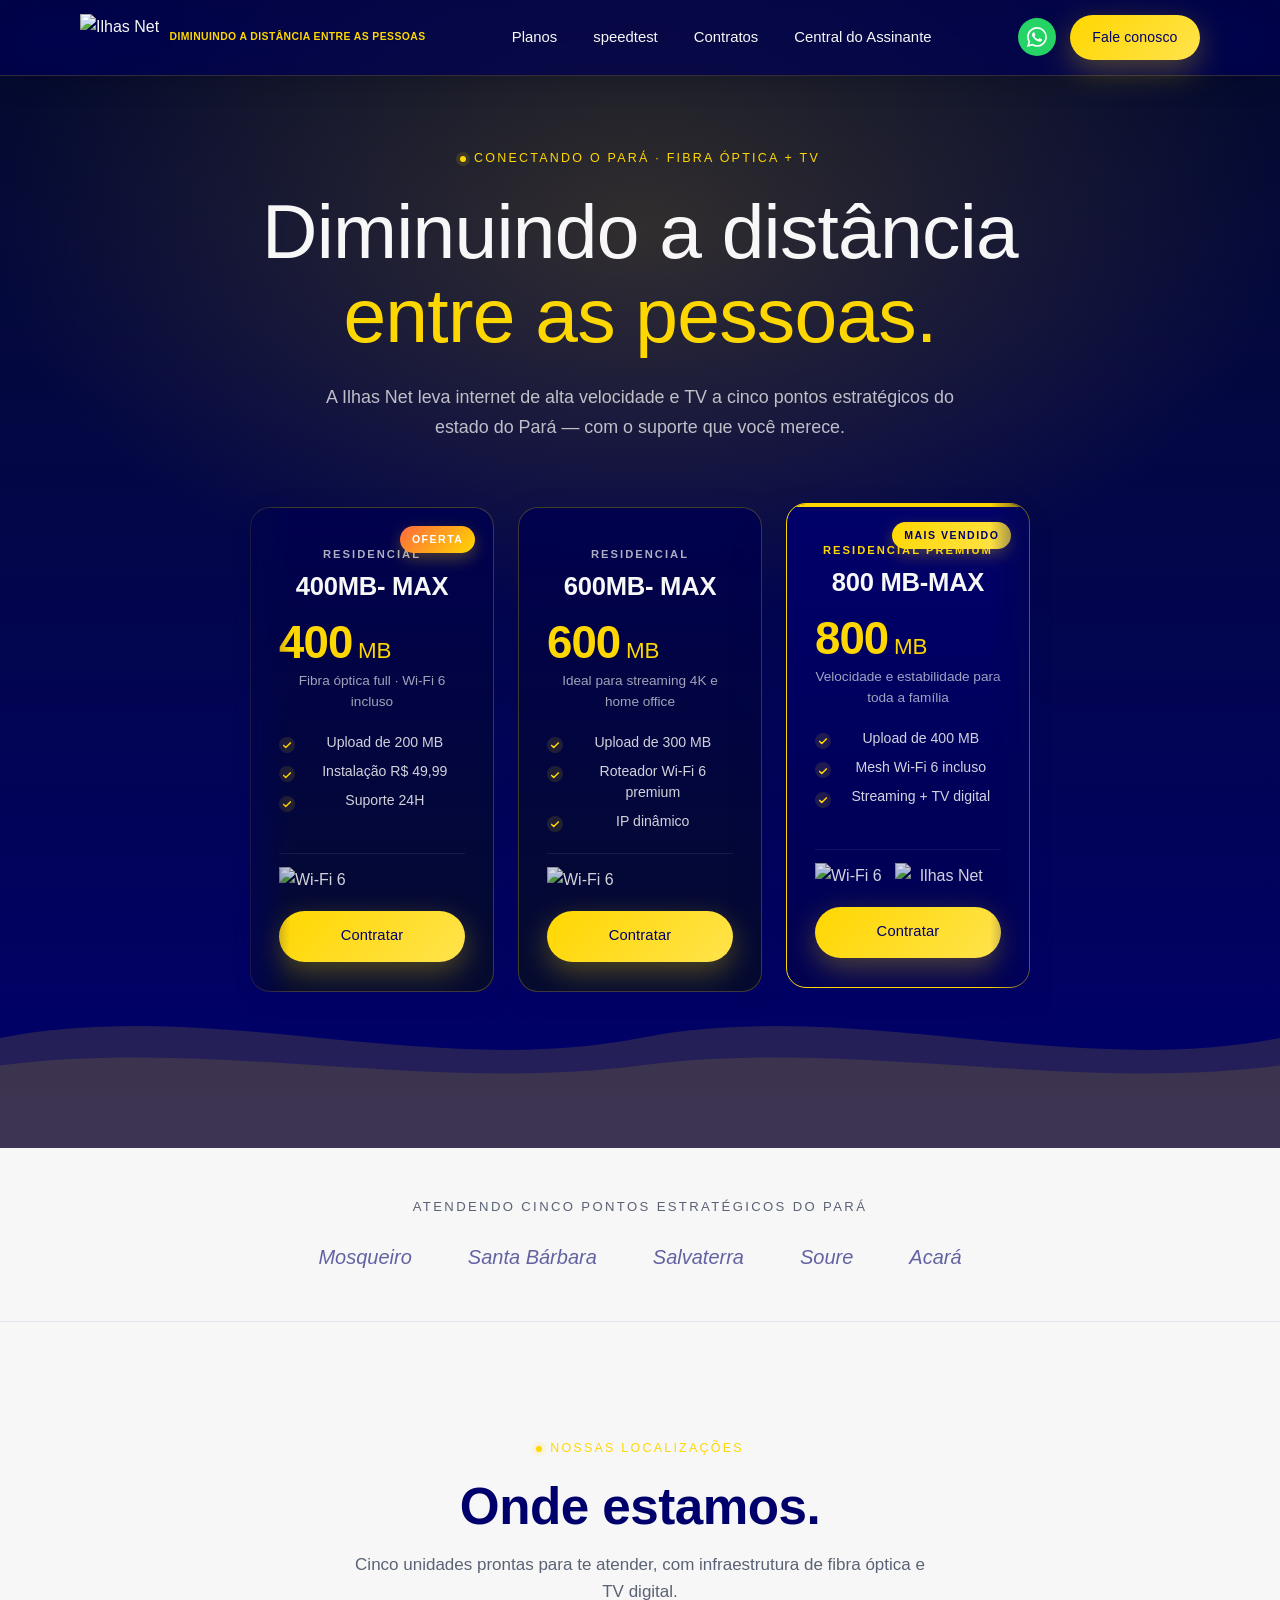
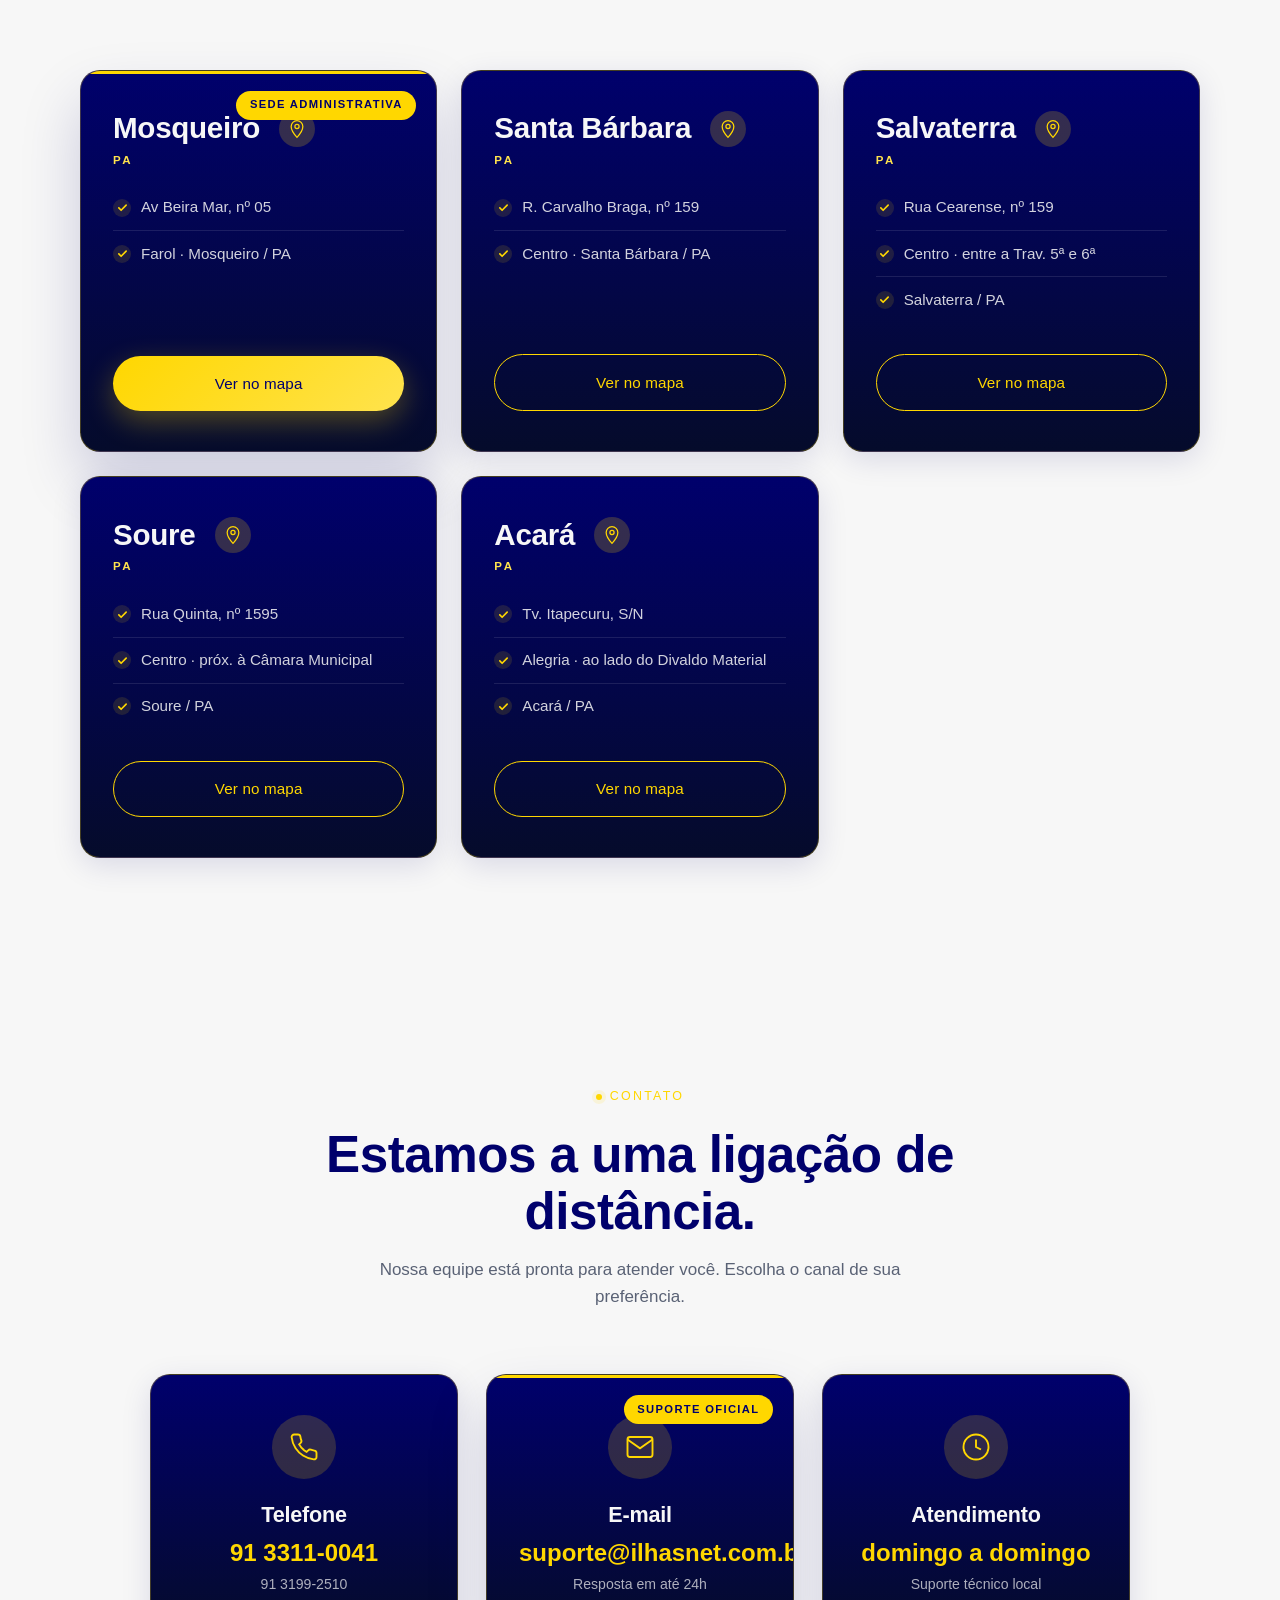
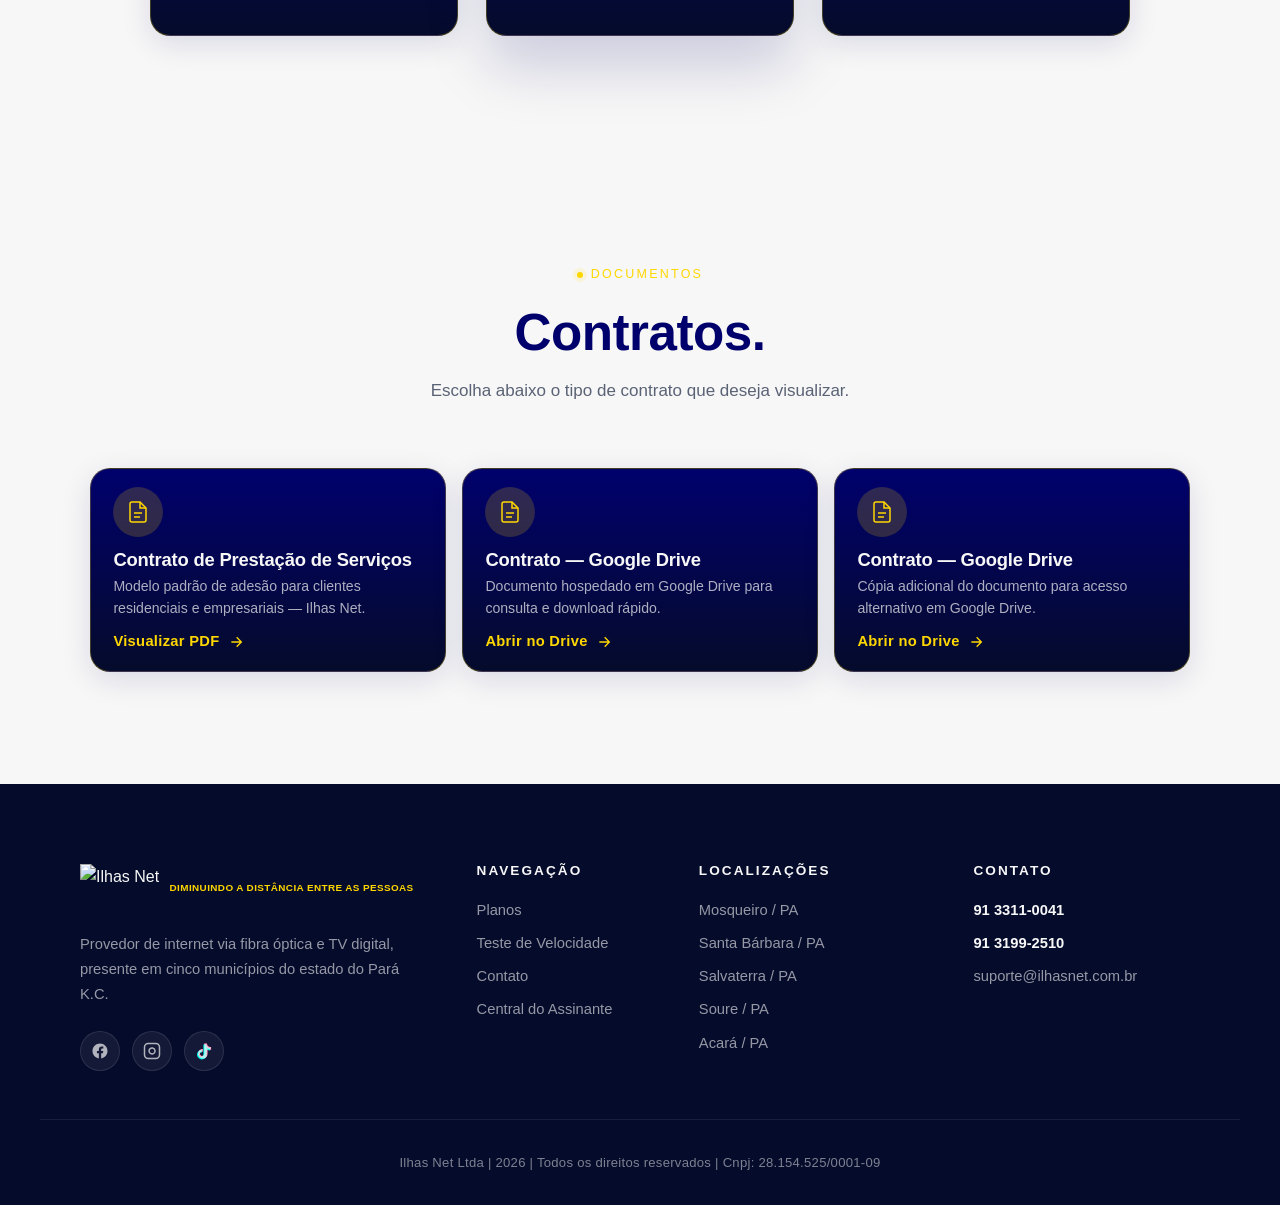
==== commit 27b3f167: "atualização 5.6" ====
--- a/index.html
+++ b/index.html
@@ -143,7 +143,7 @@
                             <ul class="pcard-benefits">
                                 <li>Upload de 300 MB</li>
                                 <li>Roteador Wi-Fi 6 premium</li>
-                                <li>IP fixo opcional</li>
+                                <li>IP dinâmico</li>
                             </ul>
                             <div class="pcard-logos" aria-label="Serviços inclusos">
                                 <img src="assets/images/logos/wifi-6.svg" alt="Wi-Fi 6" class="pcard-logo" />
@@ -169,7 +169,6 @@
                             </ul>
                             <div class="pcard-logos" aria-label="Serviços inclusos">
                                 <img src="assets/images/logos/wifi-6.svg" alt="Wi-Fi 6" class="pcard-logo" />
-                                <img src="assets/images/logos/hbo-max.svg" alt="HBO Max" class="pcard-logo" />
                                 <img src="assets/images/logos/ilhas-net-tv.svg" alt="Ilhas Net TV" class="pcard-logo" />
                             </div>
                             <a href="https://wa.me/559133110041?text=Ol%C3%A1!%20Tenho%20interesse%20em%20contratar%20um%20plano%20da%20Ilhas%20Net.%20Gostaria%20de%20mais%20informa%C3%A7%C3%B5es." target="_blank" rel="noopener noreferrer" class="btn btn-gold pcard-cta">Contratar</a>
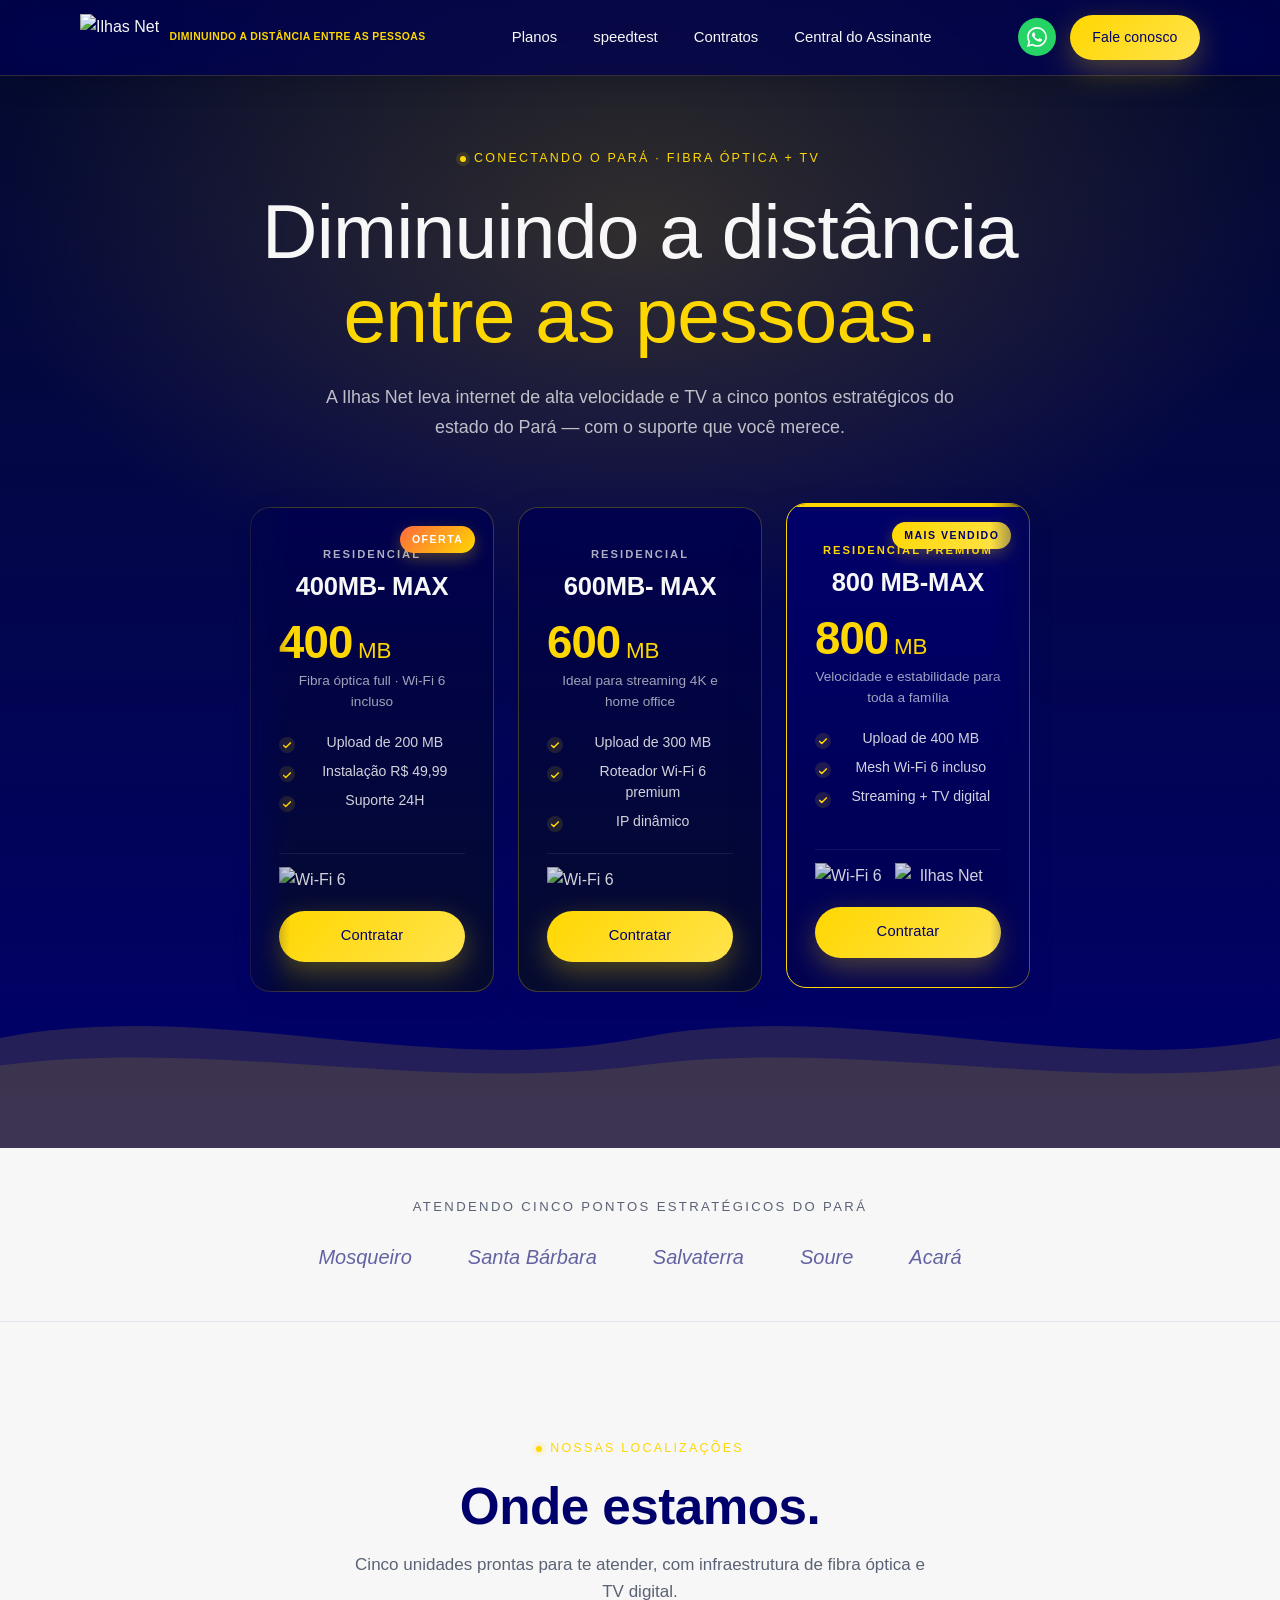
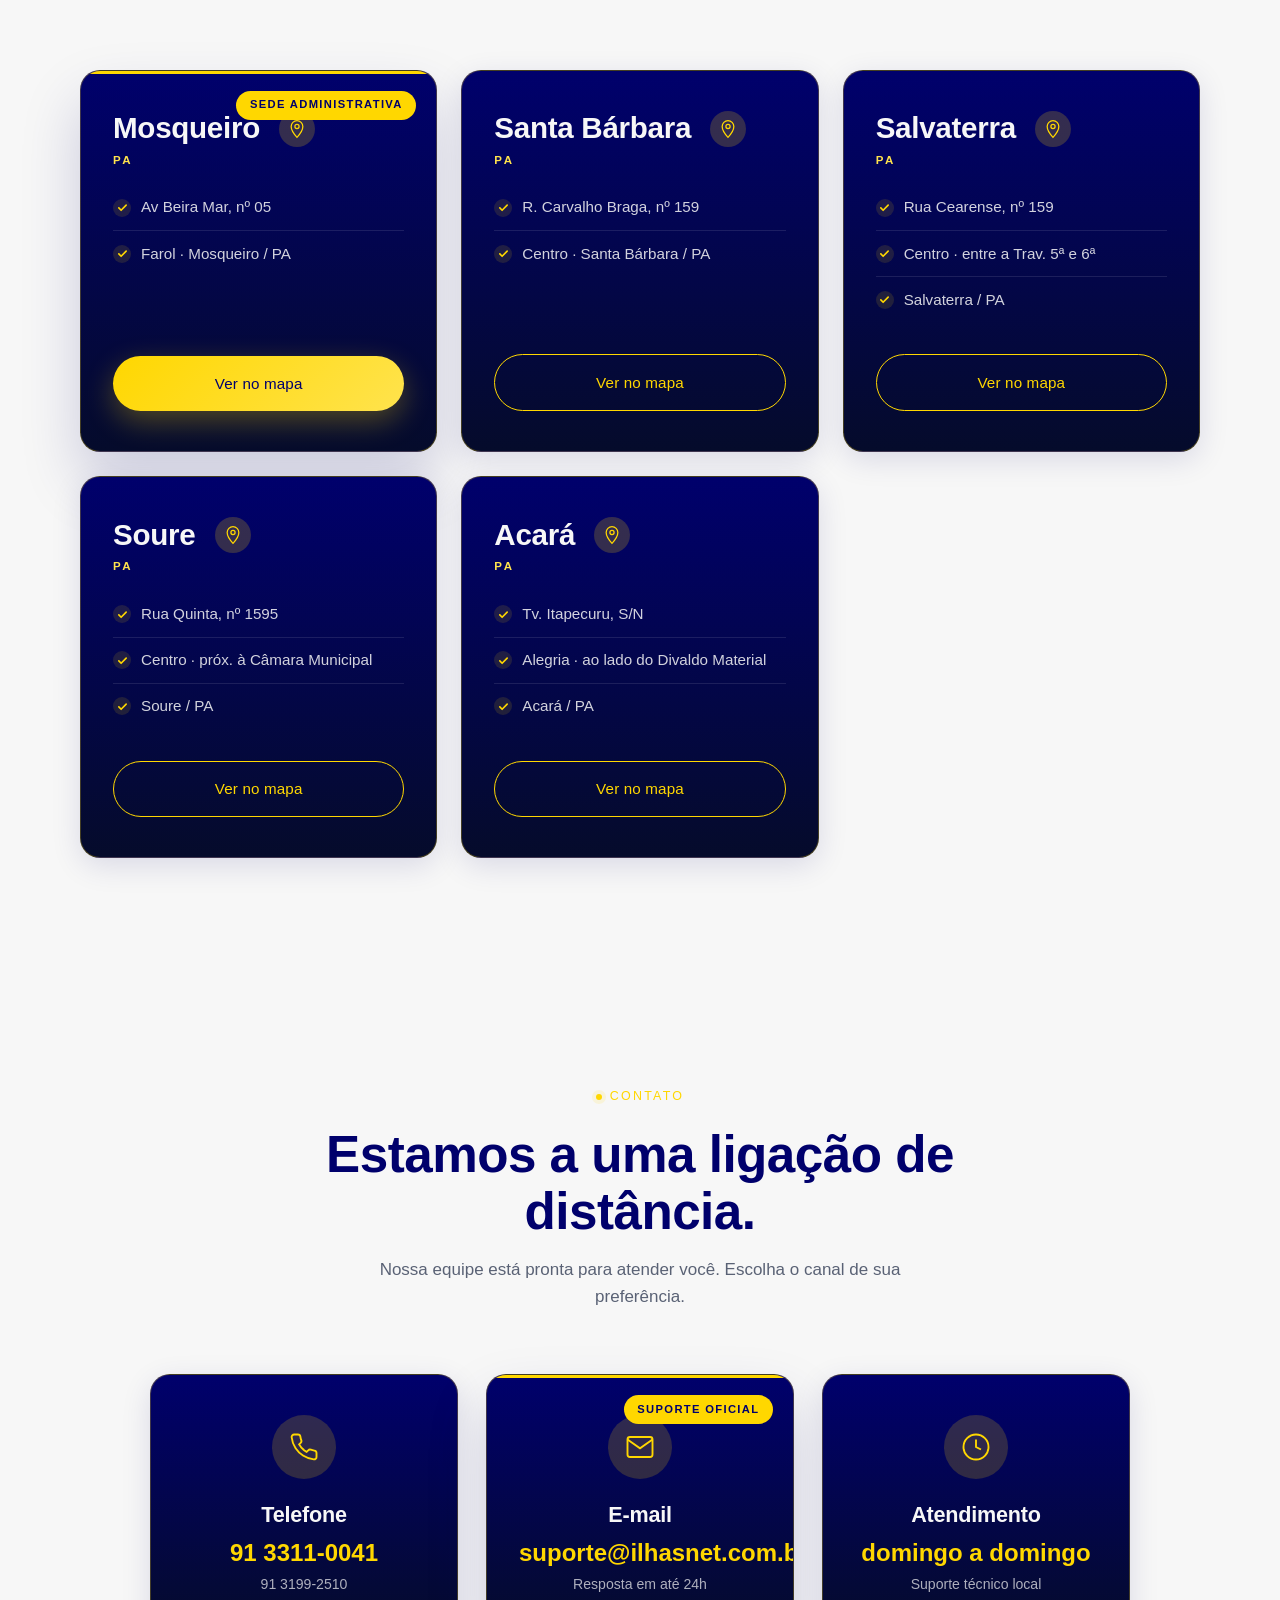
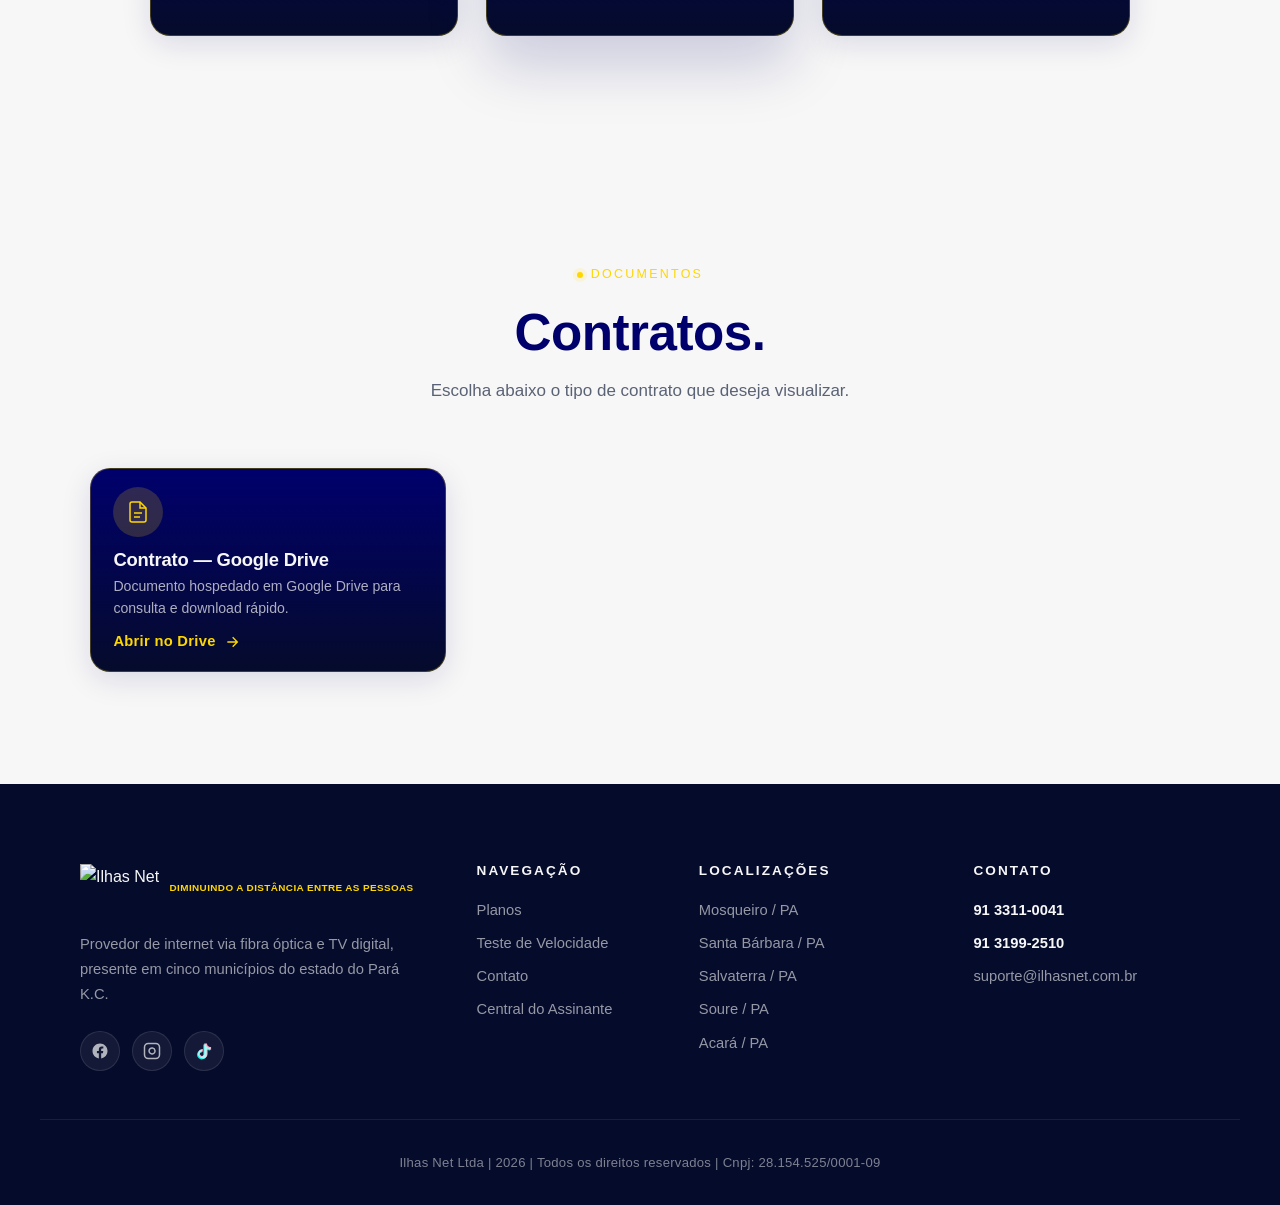
==== commit 17ece51b: "index" ====
--- a/index.html
+++ b/index.html
@@ -444,24 +444,7 @@
             </div>
 
             <div class="contract-grid">
-                <a href="https://ilhasnet.jungleclientes2.com.br/painel_template/assets/global/plugins/ckfinder/userfilesfiles/CONTRATO%20ILHASNET%2023_03.pdf" target="_blank" rel="noopener noreferrer" class="contract-card">
-                    <div class="contract-icon">
-                        <svg viewBox="0 0 24 24" fill="none" stroke="currentColor" stroke-width="1.5" aria-hidden="true">
-                            <path d="M14 2H6a2 2 0 0 0-2 2v16a2 2 0 0 0 2 2h12a2 2 0 0 0 2-2V8z"/>
-                            <polyline points="14 2 14 8 20 8"/>
-                            <line x1="8" y1="13" x2="16" y2="13"/>
-                            <line x1="8" y1="17" x2="14" y2="17"/>
-                        </svg>
-                    </div>
-                    <h3>Contrato de Prestação de Serviços</h3>
-                    <p class="contract-desc">Modelo padrão de adesão para clientes residenciais e empresariais — Ilhas Net.</p>
-                    <span class="contract-cta">
-                        Visualizar PDF
-                        <svg width="16" height="16" viewBox="0 0 24 24" fill="none" stroke="currentColor" stroke-width="2" aria-hidden="true"><path d="M5 12h14M13 5l7 7-7 7"/></svg>
-                    </span>
-                </a>
-
-                <a href="https://drive.google.com/file/d/1bUAj9X9mRTQfttOwJ8hCOXZgnuPQ5VOx/view" target="_blank" rel="noopener noreferrer" class="contract-card">
+                <a href="https://drive.google.com/drive/folders/1W7uyIuNaazVGfaeGhY-KndpUq4fmQ8e6?usp=drive_link" target="_blank" rel="noopener noreferrer" class="contract-card">
                     <div class="contract-icon">
                         <svg viewBox="0 0 24 24" fill="none" stroke="currentColor" stroke-width="1.5" aria-hidden="true">
                             <path d="M14 2H6a2 2 0 0 0-2 2v16a2 2 0 0 0 2 2h12a2 2 0 0 0 2-2V8z"/>
@@ -476,24 +459,8 @@
                         Abrir no Drive
                         <svg width="16" height="16" viewBox="0 0 24 24" fill="none" stroke="currentColor" stroke-width="2" aria-hidden="true"><path d="M5 12h14M13 5l7 7-7 7"/></svg>
                     </span>
-                </a>
-
-                <a href="https://drive.google.com/file/d/1bUAj9X9mRTQfttOwJ8hCOXZgnuPQ5VOx/view" target="_blank" rel="noopener noreferrer" class="contract-card">
-                    <div class="contract-icon">
-                        <svg viewBox="0 0 24 24" fill="none" stroke="currentColor" stroke-width="1.5" aria-hidden="true">
-                            <path d="M14 2H6a2 2 0 0 0-2 2v16a2 2 0 0 0 2 2h12a2 2 0 0 0 2-2V8z"/>
-                            <polyline points="14 2 14 8 20 8"/>
-                            <line x1="8" y1="13" x2="16" y2="13"/>
-                            <line x1="8" y1="17" x2="14" y2="17"/>
-                        </svg>
-                    </div>
-                    <h3>Contrato — Google Drive</h3>
-                    <p class="contract-desc">Cópia adicional do documento para acesso alternativo em Google Drive.</p>
-                    <span class="contract-cta">
-                        Abrir no Drive
-                        <svg width="16" height="16" viewBox="0 0 24 24" fill="none" stroke="currentColor" stroke-width="2" aria-hidden="true"><path d="M5 12h14M13 5l7 7-7 7"/></svg>
-                    </span>
-                </a>
+                </a>                       <!-- NAO MEXER NA ABA DE CONTRATOS POIS ESTÁ FUNCIONANDO DE BOAS -->
+
             </div>
         </div>
     </section>
